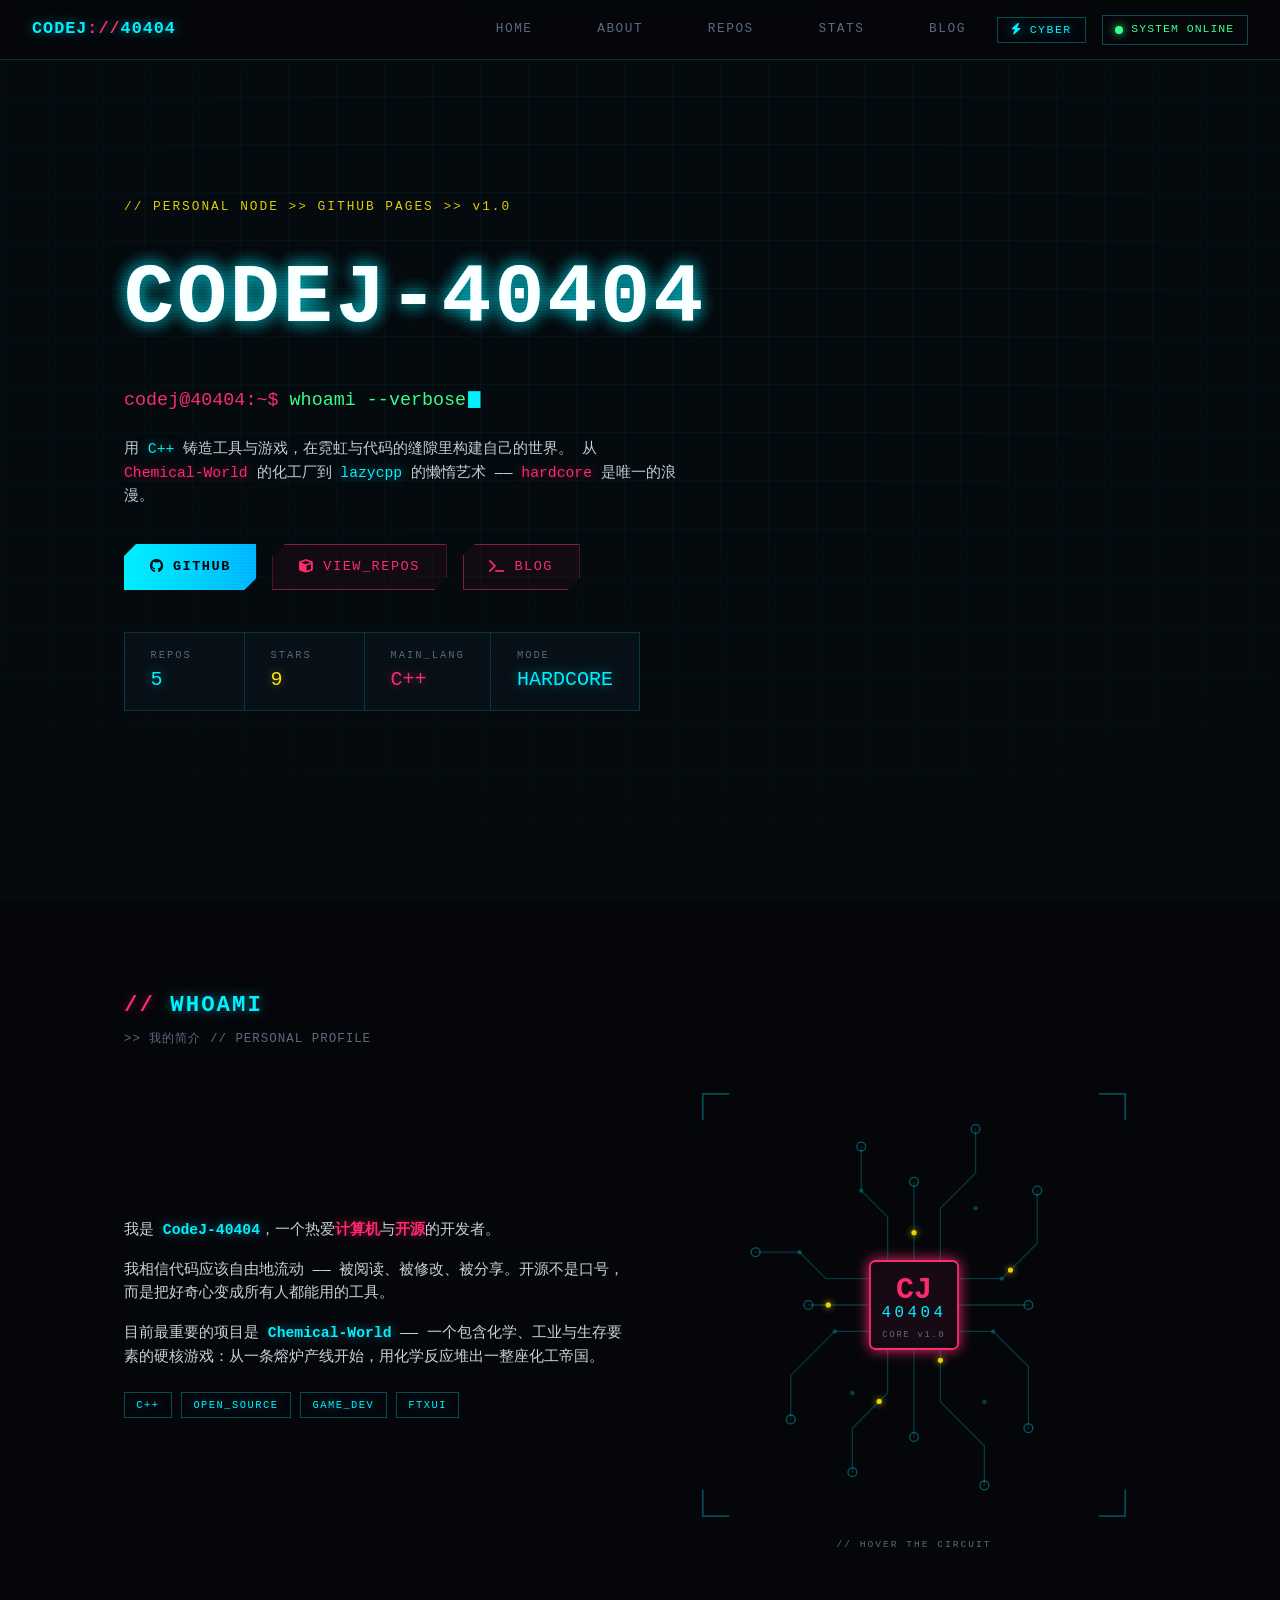
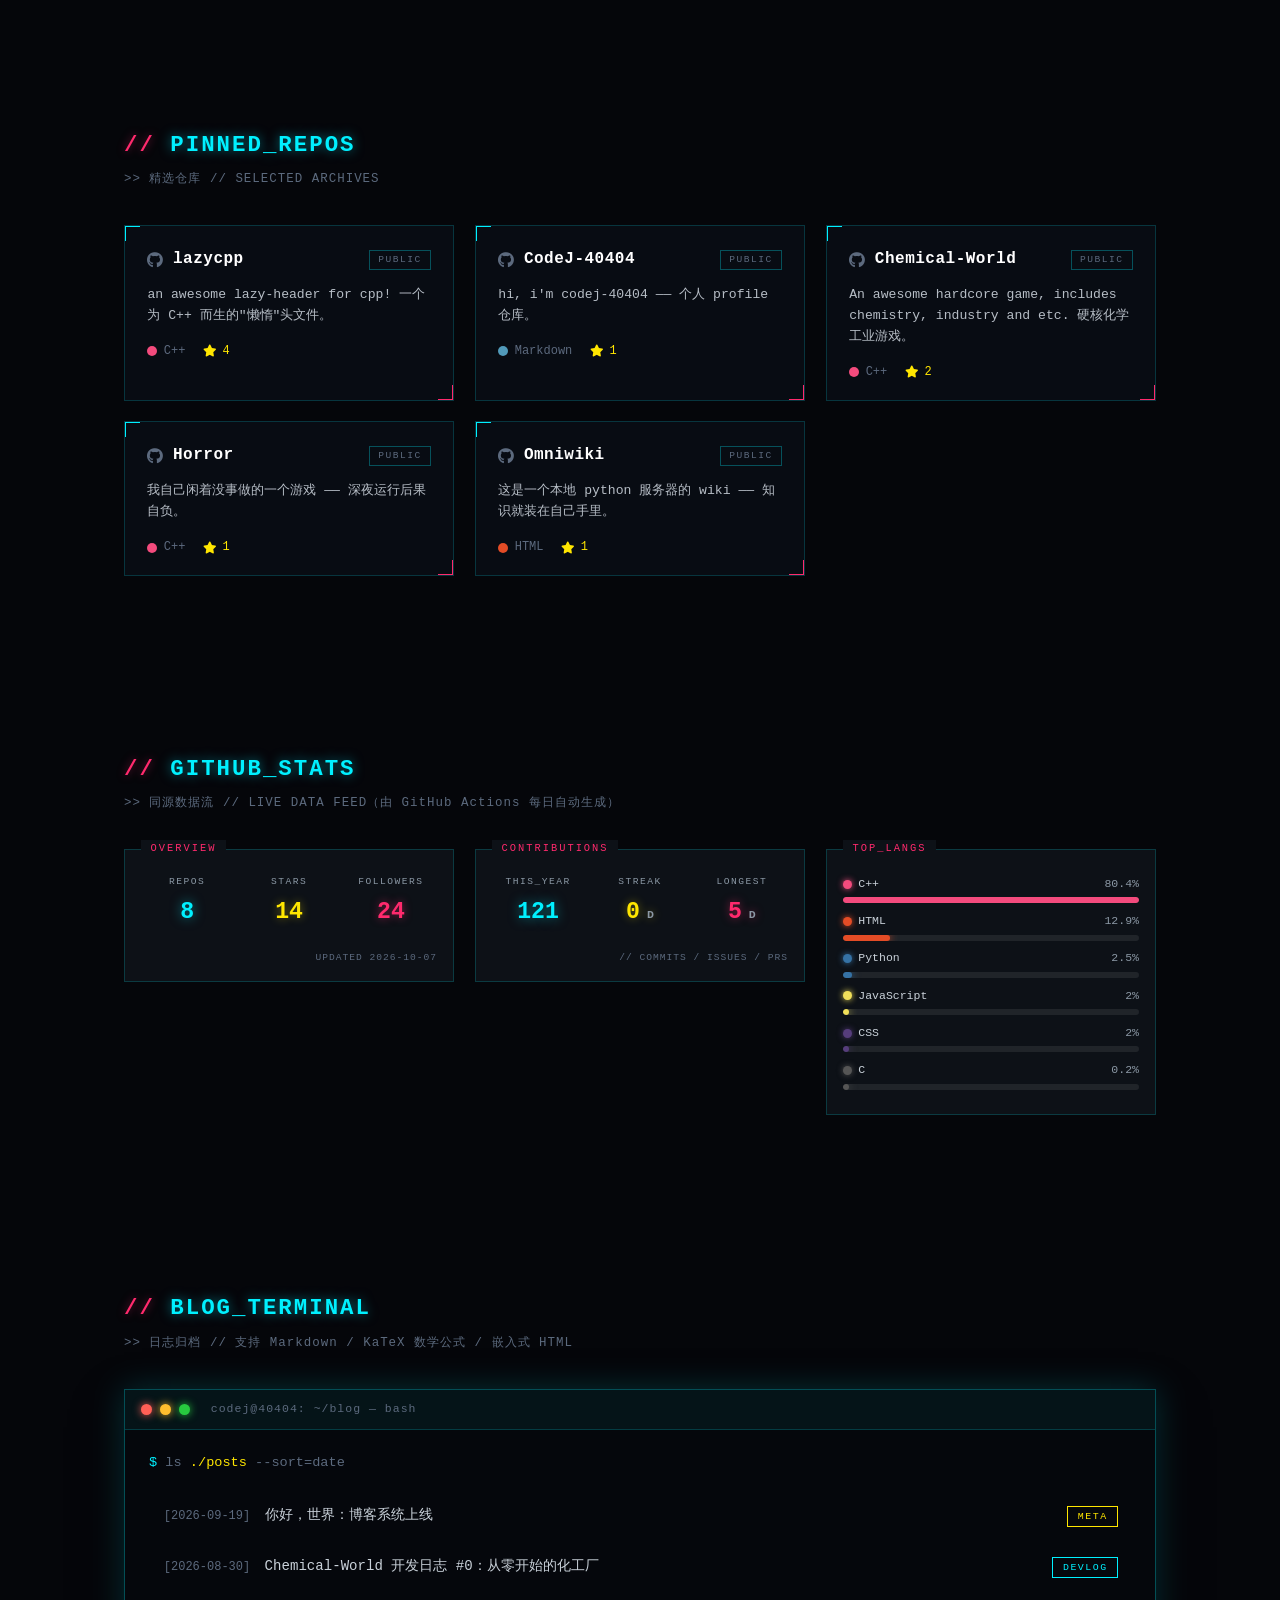
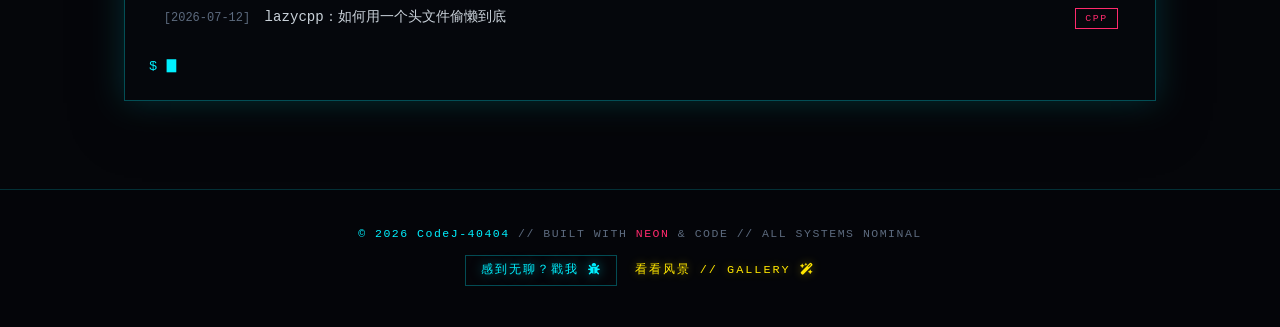
==== index.html @ 14e5829f "Integrate centipede.html: add bored-link entry in footer and home button on centipede page" ====
<!DOCTYPE html>
<html lang="zh-CN">
<head>
  <meta charset="UTF-8">
  <meta name="viewport" content="width=device-width, initial-scale=1.0">
  <meta name="description" content="CodeJ-40404 的个人主页 — C++ / 游戏开发 / 工具 / 博客">
  <title>CodeJ-40404 // HOME</title>
  <script>
    // 尽早应用已保存的主题，避免闪烁
    try { document.documentElement.dataset.theme = localStorage.getItem('codej-theme') || 'cyber'; } catch (e) {}
  </script>
  <!-- Font Awesome 6 -->
  <link rel="stylesheet" href="https://cdnjs.cloudflare.com/ajax/libs/font-awesome/6.5.2/css/all.min.css">
  <link rel="stylesheet" href="style.css">
  <script src="app.js" defer></script>
  <script src="gallery.js" defer></script>
</head>
<body>
  <canvas id="matrix"></canvas>
  <canvas id="stars"></canvas>
  <canvas id="trail"></canvas>
  <div class="grid-bg"></div>
  <div class="scanlines"></div>
  <div class="flicker"></div>

  <!-- 导航 -->
  <header class="nav">
    <a class="logo" href="#home">CODEJ<span class="slash">://</span>40404</a>
    <nav class="nav-links">
      <a href="#home">HOME</a>
      <a href="#about">ABOUT</a>
      <a href="#repos">REPOS</a>
      <a href="#stats">STATS</a>
      <a href="#blog">BLOG</a>
    </nav>
    <button id="theme-toggle" class="theme-btn" type="button" aria-label="切换主题"></button>
    <div class="sys-status"><span class="dot"></span>SYSTEM ONLINE</div>
  </header>

  <main>
    <!-- HERO -->
    <section id="home" class="hero">
      <div class="hero-tag">// PERSONAL NODE &gt;&gt; GITHUB PAGES &gt;&gt; v1.0</div>
      <h1 class="glitch" data-text="CODEJ-40404">CODEJ-40404</h1>
      <div class="type-line"><span class="prompt">codej@40404:~$</span> <span id="typing"></span><span class="cursor">▊</span></div>
      <p class="hero-desc">
        用 <em>C++</em> 铸造工具与游戏，在霓虹与代码的缝隙里构建自己的世界。
        从 <em class="pk">Chemical-World</em> 的化工厂到 <em>lazycpp</em> 的懒惰艺术 —— <em class="pk">hardcore</em> 是唯一的浪漫。
      </p>
      <div class="hero-btns">
        <a href="https://github.com/CodeJ-40404" class="btn btn-primary" target="_blank" rel="noopener noreferrer">
          <i class="fab fa-github"></i> GITHUB
        </a>
        <a href="#repos" class="btn btn-ghost"><i class="fas fa-cube"></i> VIEW_REPOS</a>
        <a href="#blog" class="btn btn-ghost"><i class="fas fa-terminal"></i> BLOG</a>
      </div>
      <div class="hud">
        <div class="hud-item"><span class="k">REPOS</span><span class="v">5</span></div>
        <div class="hud-item"><span class="k">STARS</span><span class="v yl">9</span></div>
        <div class="hud-item"><span class="k">MAIN_LANG</span><span class="v pk">C++</span></div>
        <div class="hud-item"><span class="k">MODE</span><span class="v">HARDCORE</span></div>
      </div>
    </section>

    <!-- ABOUT -->
    <section id="about">
      <h2 class="sec-title"><span class="mark">//</span> WHOAMI</h2>
      <p class="sec-sub">&gt;&gt; 我的简介 // PERSONAL PROFILE</p>
      <div class="about-grid">
        <div class="about-text">
          <p>我是 <em>CodeJ-40404</em>，一个热爱<em class="pk">计算机</em>与<em class="pk">开源</em>的开发者。</p>
          <p>我相信代码应该自由地流动 —— 被阅读、被修改、被分享。开源不是口号，而是把好奇心变成所有人都能用的工具。</p>
          <p>目前最重要的项目是 <a href="https://github.com/CodeJ-40404/Chemical-World" target="_blank" rel="noopener noreferrer"><em>Chemical-World</em></a>
            —— 一个包含化学、工业与生存要素的硬核游戏：从一条熔炉产线开始，用化学反应堆出一整座化工帝国。</p>
          <div class="about-chips">
            <span class="chip">C++</span>
            <span class="chip">OPEN_SOURCE</span>
            <span class="chip">GAME_DEV</span>
            <span class="chip">FTXUI</span>
          </div>
        </div>
        <div class="circuit-wrap">
          <svg id="circuit" viewBox="0 0 500 500" xmlns="http://www.w3.org/2000/svg" role="img" aria-label="interactive circuit board">
            <!-- 四角装饰 -->
            <path class="circuit-corner" d="M10,40 V10 H40"/>
            <path class="circuit-corner" d="M460,10 H490 V40"/>
            <path class="circuit-corner" d="M490,460 V490 H460"/>
            <path class="circuit-corner" d="M40,490 H10 V460"/>

            <!-- 走线 -->
            <path class="circuit-trace" style="--delay:0s" d="M200,220 H150 L120,190 H70"/>
            <path class="circuit-trace" style="--delay:.15s" d="M200,250 H130"/>
            <path class="circuit-trace" style="--delay:.3s" d="M200,280 H160 L110,330 V380"/>
            <path class="circuit-trace" style="--delay:.45s" d="M300,220 H350 L390,180 V120"/>
            <path class="circuit-trace" style="--delay:.6s" d="M300,250 H380"/>
            <path class="circuit-trace" style="--delay:.75s" d="M300,280 H340 L380,320 V390"/>
            <path class="circuit-trace" style="--delay:.9s" d="M220,200 V150 L190,120 V70"/>
            <path class="circuit-trace" style="--delay:1.05s" d="M250,200 V110"/>
            <path class="circuit-trace" style="--delay:1.2s" d="M280,200 V140 L320,100 V50"/>
            <path class="circuit-trace" style="--delay:1.35s" d="M220,300 V350 L180,390 V440"/>
            <path class="circuit-trace" style="--delay:1.5s" d="M250,300 V400"/>
            <path class="circuit-trace" style="--delay:1.65s" d="M280,300 V360 L330,410 V455"/>

            <!-- 焊盘 -->
            <circle class="circuit-pad" cx="70" cy="190" r="5"/>
            <circle class="circuit-pad" cx="130" cy="250" r="5"/>
            <circle class="circuit-pad" cx="110" cy="380" r="5"/>
            <circle class="circuit-pad" cx="390" cy="120" r="5"/>
            <circle class="circuit-pad" cx="380" cy="250" r="5"/>
            <circle class="circuit-pad" cx="380" cy="390" r="5"/>
            <circle class="circuit-pad" cx="190" cy="70" r="5"/>
            <circle class="circuit-pad" cx="250" cy="110" r="5"/>
            <circle class="circuit-pad" cx="320" cy="50" r="5"/>
            <circle class="circuit-pad" cx="180" cy="440" r="5"/>
            <circle class="circuit-pad" cx="250" cy="400" r="5"/>
            <circle class="circuit-pad" cx="330" cy="455" r="5"/>

            <!-- 过孔 -->
            <circle class="circuit-via" cx="120" cy="190" r="2.5"/>
            <circle class="circuit-via" cx="160" cy="280" r="2.5"/>
            <circle class="circuit-via" cx="350" cy="220" r="2.5"/>
            <circle class="circuit-via" cx="340" cy="280" r="2.5"/>
            <circle class="circuit-via" cx="190" cy="120" r="2.5"/>
            <circle class="circuit-via" cx="320" cy="140" r="2.5"/>
            <circle class="circuit-via" cx="180" cy="350" r="2.5"/>
            <circle class="circuit-via" cx="330" cy="360" r="2.5"/>

            <!-- 主芯片 -->
            <g class="circuit-chip">
              <rect x="200" y="200" width="100" height="100" rx="6"/>
              <text x="250" y="242" class="chip-big">CJ</text>
              <text x="250" y="264" class="chip-small">40404</text>
              <text x="250" y="286" class="chip-tiny">CORE v1.0</text>
            </g>

            <!-- 信号脉冲 -->
            <circle class="circuit-pulse" r="3">
              <animateMotion dur="3.2s" repeatCount="indefinite" path="M200,250 H130"/>
            </circle>
            <circle class="circuit-pulse" r="3">
              <animateMotion dur="4.1s" begin="0.6s" repeatCount="indefinite" path="M300,220 H350 L390,180 V120"/>
            </circle>
            <circle class="circuit-pulse" r="3">
              <animateMotion dur="2.7s" begin="1.2s" repeatCount="indefinite" path="M250,200 V110"/>
            </circle>
            <circle class="circuit-pulse" r="3">
              <animateMotion dur="4.6s" begin="0.3s" repeatCount="indefinite" path="M220,300 V350 L180,390 V440"/>
            </circle>
            <circle class="circuit-pulse" r="3">
              <animateMotion dur="5s" begin="1.8s" repeatCount="indefinite" path="M280,300 V360 L330,410 V455"/>
            </circle>
          </svg>
          <div class="circuit-hint">// HOVER THE CIRCUIT</div>
        </div>
      </div>
    </section>

    <!-- REPOS -->
    <section id="repos">
      <h2 class="sec-title"><span class="mark">//</span> PINNED_REPOS</h2>
      <p class="sec-sub">&gt;&gt; 精选仓库 // SELECTED ARCHIVES</p>
      <div class="repo-grid">

        <a class="repo-card" href="https://github.com/CodeJ-40404/lazycpp" target="_blank" rel="noopener noreferrer">
          <div class="repo-top"><i class="fab fa-github"></i><span class="repo-name">lazycpp</span><span class="pub">PUBLIC</span></div>
          <p class="repo-desc">an awesome lazy-header for cpp! 一个为 C++ 而生的"懒惰"头文件。</p>
          <div class="repo-meta">
            <span class="lang"><span class="lang-dot" style="background:#f34b7d"></span>C++</span>
            <span class="stars-count"><i class="fas fa-star"></i> 4</span>
          </div>
        </a>

        <a class="repo-card" href="https://github.com/CodeJ-40404/CodeJ-40404" target="_blank" rel="noopener noreferrer">
          <div class="repo-top"><i class="fab fa-github"></i><span class="repo-name">CodeJ-40404</span><span class="pub">PUBLIC</span></div>
          <p class="repo-desc">hi, i'm codej-40404 —— 个人 profile 仓库。</p>
          <div class="repo-meta">
            <span class="lang"><span class="lang-dot" style="background:#519aba"></span>Markdown</span>
            <span class="stars-count"><i class="fas fa-star"></i> 1</span>
          </div>
        </a>

        <a class="repo-card" href="https://github.com/CodeJ-40404/Chemical-World" target="_blank" rel="noopener noreferrer">
          <div class="repo-top"><i class="fab fa-github"></i><span class="repo-name">Chemical-World</span><span class="pub">PUBLIC</span></div>
          <p class="repo-desc">An awesome hardcore game, includes chemistry, industry and etc. 硬核化学工业游戏。</p>
          <div class="repo-meta">
            <span class="lang"><span class="lang-dot" style="background:#f34b7d"></span>C++</span>
            <span class="stars-count"><i class="fas fa-star"></i> 2</span>
          </div>
        </a>

        <a class="repo-card" href="https://github.com/CodeJ-40404/Horror" target="_blank" rel="noopener noreferrer">
          <div class="repo-top"><i class="fab fa-github"></i><span class="repo-name">Horror</span><span class="pub">PUBLIC</span></div>
          <p class="repo-desc">我自己闲着没事做的一个游戏 —— 深夜运行后果自负。</p>
          <div class="repo-meta">
            <span class="lang"><span class="lang-dot" style="background:#f34b7d"></span>C++</span>
            <span class="stars-count"><i class="fas fa-star"></i> 1</span>
          </div>
        </a>

        <a class="repo-card" href="https://github.com/CodeJ-40404/Omniwiki" target="_blank" rel="noopener noreferrer">
          <div class="repo-top"><i class="fab fa-github"></i><span class="repo-name">Omniwiki</span><span class="pub">PUBLIC</span></div>
          <p class="repo-desc">这是一个本地 python 服务器的 wiki —— 知识就装在自己手里。</p>
          <div class="repo-meta">
            <span class="lang"><span class="lang-dot" style="background:#e34c26"></span>HTML</span>
            <span class="stars-count"><i class="fas fa-star"></i> 1</span>
          </div>
        </a>

      </div>
    </section>

    <!-- STATS -->
    <section id="stats">
      <h2 class="sec-title"><span class="mark">//</span> GITHUB_STATS</h2>
      <p class="sec-sub">&gt;&gt; 同源数据流 // LIVE DATA FEED（由 GitHub Actions 每日自动生成）</p>
      <div class="stats-grid">
        <div class="stat-frame">
          <span class="frame-label">OVERVIEW</span>
          <div class="stat-body" id="stat-overview"><div class="stat-loading">LOADING...</div></div>
        </div>
        <div class="stat-frame">
          <span class="frame-label">CONTRIBUTIONS</span>
          <div class="stat-body" id="stat-contribs"><div class="stat-loading">LOADING...</div></div>
        </div>
        <div class="stat-frame">
          <span class="frame-label">TOP_LANGS</span>
          <div class="stat-body" id="stat-langs"><div class="stat-loading">LOADING...</div></div>
        </div>
      </div>
    </section>

    <!-- BLOG -->
    <section id="blog">
      <h2 class="sec-title"><span class="mark">//</span> BLOG_TERMINAL</h2>
      <p class="sec-sub">&gt;&gt; 日志归档 // 支持 Markdown / KaTeX 数学公式 / 嵌入式 HTML</p>
      <div class="term-window">
        <div class="term-bar">
          <span class="t-dot red"></span>
          <span class="t-dot yellow"></span>
          <span class="t-dot green"></span>
          <span class="term-title">codej@40404: ~/blog — bash</span>
        </div>
        <div class="term-body">
          <div class="term-line"><span class="cmd">$</span> ls <span class="path">./posts</span> --sort=date</div>
          <div id="post-list">
            <div class="term-line">loading posts.json ...</div>
          </div>
          <div class="term-line term-end"><span class="cmd">$</span> <span class="cursor">▊</span></div>
        </div>
      </div>
    </section>
  </main>

  <footer>
    <span class="hl">© 2026 CodeJ-40404</span> // BUILT WITH <span class="flicker-word">NEON</span> &amp; CODE // ALL SYSTEMS NOMINAL
    <span class="footer-fun">
      <a class="bored-link" href="centipede.html">感到无聊？戳我 <i class="fas fa-bug"></i></a>
      <button class="boring-btn" type="button">看看风景 // GALLERY <i class="fas fa-wand-magic-sparkles"></i></button>
    </span>
  </footer>
</body>
</html>
---- style.css ----
/* ============================================================
   CodeJ-40404.github.io — 共享样式
   三套主题：cyber(赛博朋克) / star(星空) / modern(简约现代)
   ============================================================ */

/* ---------- 主题变量 ---------- */
html[data-theme="cyber"] {
  --bg: #05060a;
  --bg-image: none;
  --nav-bg: rgba(5, 6, 10, 0.85);
  --panel: rgba(10, 14, 22, 0.82);
  --panel2: rgba(6, 8, 14, 0.92);
  --panel3: rgba(0, 240, 255, 0.05);
  --text: #c9d1d9;
  --dim: #5c6a7e;
  --a1: #00f0ff;
  --a2: #ff2a6d;
  --a3: #ffe600;
  --green: #39ff8e;
  --line: rgba(0, 240, 255, 0.18);
  --line2: rgba(0, 240, 255, 0.3);
  --title: #ffffff;
  --title-glow: 0 0 18px rgba(0, 240, 255, 0.45);
  --glow-a1: 0 0 12px rgba(0, 240, 255, 0.5);
  --glow-a2: 0 0 8px rgba(255, 42, 109, 0.5);
  --glow-a3: 0 0 10px rgba(255, 230, 0, 0.4);
  --font: 'Cascadia Code', 'JetBrains Mono', Consolas, 'Courier New', monospace;
  --radius: 0px;
  --btn-radius: 0px;
  --btn-clip: polygon(12px 0, 100% 0, 100% calc(100% - 12px), calc(100% - 12px) 100%, 0 100%, 0 12px);
  --btn1-bg: linear-gradient(90deg, #00f0ff, #00b8ff);
  --btn1-color: #000;
  --btn1-shadow: 0 0 20px rgba(0, 240, 255, 0.45);
  --btn1-shadow-h: 0 0 34px rgba(0, 240, 255, 0.85);
  --btn2-color: #ff2a6d;
  --btn2-bg: rgba(255, 42, 109, 0.06);
  --btn2-border: rgba(255, 42, 109, 0.5);
  --btn2-bg-h: rgba(255, 42, 109, 0.18);
  --btn2-shadow-h: 0 0 22px rgba(255, 42, 109, 0.4);
  --card-shadow: 0 8px 30px rgba(0, 0, 0, 0.6);
  --scroll-bg: #07090f;
  --scroll-thumb: linear-gradient(#00f0ff, #ff2a6d);
  --sel-bg: #ff2a6d;
  --sel-color: #000;
}

html[data-theme="star"] {
  --bg: #06040f;
  --bg-image:
    radial-gradient(ellipse 80% 50% at 70% -10%, rgba(124, 77, 255, 0.22), transparent 60%),
    radial-gradient(ellipse 60% 40% at 15% 110%, rgba(33, 150, 243, 0.16), transparent 60%);
  --nav-bg: rgba(8, 5, 20, 0.8);
  --panel: rgba(18, 13, 38, 0.72);
  --panel2: rgba(12, 8, 28, 0.9);
  --panel3: rgba(179, 136, 255, 0.07);
  --text: #d8d4ec;
  --dim: #8a83a8;
  --a1: #b388ff;
  --a2: #82b1ff;
  --a3: #ffd166;
  --green: #8ff0c4;
  --line: rgba(179, 136, 255, 0.22);
  --line2: rgba(179, 136, 255, 0.42);
  --title: #f3efff;
  --title-glow: 0 0 24px rgba(179, 136, 255, 0.5);
  --glow-a1: 0 0 12px rgba(179, 136, 255, 0.45);
  --glow-a2: 0 0 8px rgba(130, 177, 255, 0.45);
  --glow-a3: 0 0 10px rgba(255, 209, 102, 0.4);
  --font: 'Cascadia Code', 'JetBrains Mono', Consolas, 'Courier New', monospace;
  --radius: 8px;
  --btn-radius: 8px;
  --btn-clip: none;
  --btn1-bg: linear-gradient(90deg, #b388ff, #7c9eff);
  --btn1-color: #0b0616;
  --btn1-shadow: 0 0 20px rgba(179, 136, 255, 0.4);
  --btn1-shadow-h: 0 0 30px rgba(179, 136, 255, 0.7);
  --btn2-color: #d8c7ff;
  --btn2-bg: rgba(179, 136, 255, 0.08);
  --btn2-border: rgba(179, 136, 255, 0.45);
  --btn2-bg-h: rgba(179, 136, 255, 0.2);
  --btn2-shadow-h: 0 0 20px rgba(179, 136, 255, 0.4);
  --card-shadow: 0 8px 30px rgba(0, 0, 0, 0.5);
  --scroll-bg: #0a0616;
  --scroll-thumb: linear-gradient(#b388ff, #82b1ff);
  --sel-bg: #b388ff;
  --sel-color: #0b0616;
}

html[data-theme="modern"] {
  --bg: #f5f6f8;
  --bg-image: none;
  --nav-bg: rgba(255, 255, 255, 0.88);
  --panel: #ffffff;
  --panel2: #ffffff;
  --panel3: #f3f4f6;
  --text: #1f2430;
  --dim: #6b7280;
  --a1: #4f6ef7;
  --a2: #f43f5e;
  --a3: #f59e0b;
  --green: #0ea5e9;
  --line: rgba(15, 23, 42, 0.1);
  --line2: rgba(15, 23, 42, 0.2);
  --title: #111827;
  --title-glow: none;
  --glow-a1: none;
  --glow-a2: none;
  --glow-a3: none;
  --font: 'Segoe UI', system-ui, -apple-system, 'PingFang SC', 'Microsoft YaHei', sans-serif;
  --radius: 12px;
  --btn-radius: 10px;
  --btn-clip: none;
  --btn1-bg: linear-gradient(90deg, #4f6ef7, #6d8dff);
  --btn1-color: #fff;
  --btn1-shadow: 0 4px 14px rgba(79, 110, 247, 0.35);
  --btn1-shadow-h: 0 6px 20px rgba(79, 110, 247, 0.5);
  --btn2-color: #4f6ef7;
  --btn2-bg: #ffffff;
  --btn2-border: rgba(15, 23, 42, 0.15);
  --btn2-bg-h: #eef1ff;
  --btn2-shadow-h: 0 4px 14px rgba(79, 110, 247, 0.25);
  --card-shadow: 0 4px 16px rgba(15, 23, 42, 0.08);
  --scroll-bg: #eceef1;
  --scroll-thumb: #c3c9d4;
  --sel-bg: #4f6ef7;
  --sel-color: #fff;
}

/* ---------- 基础 ---------- */
* { margin: 0; padding: 0; box-sizing: border-box; }

html { scroll-behavior: smooth; }

body {
  background-color: var(--bg);
  background-image: var(--bg-image);
  background-attachment: fixed;
  color: var(--text);
  font-family: var(--font);
  overflow-x: hidden;
  line-height: 1.6;
  transition: background-color 0.4s ease, color 0.4s ease;
}

::selection { background: var(--sel-bg); color: var(--sel-color); }

::-webkit-scrollbar { width: 8px; background: var(--scroll-bg); }
::-webkit-scrollbar-thumb { background: var(--scroll-thumb); border-radius: 4px; }

a { color: var(--a1); }

/* ---------- 背景特效层（按主题显隐） ---------- */
#matrix, #stars, .grid-bg, .scanlines, .flicker { display: none; }

html[data-theme="cyber"] #matrix { display: block; }
html[data-theme="cyber"] .grid-bg { display: block; }
html[data-theme="cyber"] .scanlines,
html[data-theme="cyber"] .flicker { display: block; }
html[data-theme="star"] #stars { display: block; }

#matrix, #stars {
  position: fixed;
  inset: 0;
  z-index: 0;
  pointer-events: none;
}
#matrix { opacity: 0.14; }

.grid-bg {
  position: fixed;
  inset: 0;
  z-index: 0;
  pointer-events: none;
  background-image:
    linear-gradient(rgba(0, 240, 255, 0.045) 1px, transparent 1px),
    linear-gradient(90deg, rgba(0, 240, 255, 0.045) 1px, transparent 1px);
  background-size: 48px 48px;
  -webkit-mask-image: radial-gradient(ellipse 90% 70% at 50% 30%, #000 30%, transparent 100%);
  mask-image: radial-gradient(ellipse 90% 70% at 50% 30%, #000 30%, transparent 100%);
}

.scanlines {
  position: fixed;
  inset: 0;
  z-index: 50;
  pointer-events: none;
  background: repeating-linear-gradient(0deg,
    rgba(0, 0, 0, 0.12) 0px, rgba(0, 0, 0, 0.12) 1px,
    transparent 1px, transparent 3px);
  mix-blend-mode: overlay;
}

.flicker {
  position: fixed;
  inset: 0;
  z-index: 51;
  pointer-events: none;
  background: rgba(0, 240, 255, 0.02);
  animation: crt-flicker 4s infinite;
}

@keyframes crt-flicker {
  0%, 100% { opacity: 0.3; }
  92% { opacity: 0.3; }
  93% { opacity: 0.8; }
  94% { opacity: 0.2; }
  96% { opacity: 0.7; }
  97% { opacity: 0.3; }
}

#trail {
  position: fixed;
  inset: 0;
  z-index: 120;
  pointer-events: none;
}

/* ---------- 导航 ---------- */
.nav {
  position: fixed;
  top: 0; left: 0; right: 0;
  z-index: 100;
  display: flex;
  align-items: center;
  gap: 1rem;
  padding: 0.8rem 2rem;
  background: var(--nav-bg);
  backdrop-filter: blur(10px);
  -webkit-backdrop-filter: blur(10px);
  border-bottom: 1px solid var(--line);
  transition: background 0.4s ease;
}

.logo {
  font-weight: 700;
  font-size: 1.05rem;
  letter-spacing: 1px;
  color: var(--a1);
  text-decoration: none;
  text-shadow: var(--glow-a1);
  white-space: nowrap;
}

.logo .slash { color: var(--a2); }

.nav-links { display: flex; gap: 0.4rem; flex-wrap: wrap; margin-left: auto; }

.nav-links a {
  color: var(--dim);
  text-decoration: none;
  font-size: 0.8rem;
  letter-spacing: 1.5px;
  padding: 0.35rem 0.9rem;
  border: 1px solid transparent;
  border-radius: var(--btn-radius);
  transition: all 0.2s;
}

.nav-links a::before { content: './ '; color: var(--a2); opacity: 0; transition: opacity 0.2s; }

.nav-links a:hover {
  color: var(--a1);
  border-color: var(--line);
  text-shadow: var(--glow-a1);
}

.nav-links a:hover::before { opacity: 1; }

.theme-btn {
  font-family: var(--font);
  display: inline-flex;
  align-items: center;
  gap: 0.45rem;
  background: transparent;
  color: var(--a1);
  border: 1px solid var(--line2);
  border-radius: var(--btn-radius);
  padding: 0.35rem 0.8rem;
  font-size: 0.72rem;
  letter-spacing: 1.5px;
  cursor: pointer;
  text-shadow: var(--glow-a1);
  transition: all 0.2s;
  white-space: nowrap;
}

.theme-btn:hover { border-color: var(--a1); box-shadow: 0 0 14px var(--line2); }

.sys-status {
  display: flex;
  align-items: center;
  gap: 0.5rem;
  font-size: 0.72rem;
  letter-spacing: 1px;
  color: var(--green);
  border: 1px solid var(--line2);
  border-radius: var(--btn-radius);
  padding: 0.3rem 0.8rem;
  white-space: nowrap;
}

.sys-status .dot {
  width: 8px; height: 8px;
  border-radius: 50%;
  background: var(--green);
  box-shadow: 0 0 10px var(--green);
  animation: pulse 2s infinite;
}

@keyframes pulse {
  0%, 100% { opacity: 1; transform: scale(1); }
  50% { opacity: 0.4; transform: scale(0.8); }
}

/* ---------- 布局 ---------- */
main { position: relative; z-index: 1; }

section {
  max-width: 1080px;
  margin: 0 auto;
  padding: 5.5rem 1.5rem;
}

.sec-title {
  font-size: 1.4rem;
  letter-spacing: 2px;
  color: var(--a1);
  text-shadow: var(--glow-a1);
  margin-bottom: 0.4rem;
}

.sec-title .mark { color: var(--a2); text-shadow: var(--glow-a2); }

.sec-sub { color: var(--dim); font-size: 0.78rem; letter-spacing: 1px; margin-bottom: 2.2rem; }

/* ---------- HERO ---------- */
.hero {
  min-height: 100vh;
  display: flex;
  flex-direction: column;
  justify-content: center;
  padding-top: 6rem;
}

.hero-tag {
  color: var(--a3);
  font-size: 0.8rem;
  letter-spacing: 2px;
  margin-bottom: 1rem;
  opacity: 0.9;
}

.hero h1.glitch {
  position: relative;
  font-size: clamp(2.4rem, 8vw, 5.2rem);
  font-weight: 800;
  letter-spacing: 3px;
  color: var(--title);
  text-shadow: var(--title-glow);
  width: fit-content;
  margin-bottom: 1.2rem;
}

/* glitch 伪元素仅在 cyber 主题显示 */
.glitch::before, .glitch::after { display: none; content: attr(data-text); }

html[data-theme="cyber"] .glitch::before,
html[data-theme="cyber"] .glitch::after {
  display: block;
  position: absolute;
  inset: 0;
  opacity: 0.85;
  pointer-events: none;
}

html[data-theme="cyber"] .glitch::before {
  color: var(--a1);
  z-index: -1;
  animation: glitch-a 3.2s infinite linear alternate-reverse;
}

html[data-theme="cyber"] .glitch::after {
  color: var(--a2);
  z-index: -2;
  animation: glitch-b 2.7s infinite linear alternate-reverse;
}

@keyframes glitch-a {
  0%   { clip-path: inset(0 0 85% 0); transform: translate(-3px, -2px); }
  20%  { clip-path: inset(30% 0 50% 0); transform: translate(3px, 1px); }
  40%  { clip-path: inset(60% 0 20% 0); transform: translate(-2px, 2px); }
  60%  { clip-path: inset(10% 0 70% 0); transform: translate(2px, -1px); }
  80%  { clip-path: inset(75% 0 5% 0); transform: translate(-3px, 1px); }
  100% { clip-path: inset(45% 0 40% 0); transform: translate(3px, 2px); }
}

@keyframes glitch-b {
  0%   { clip-path: inset(70% 0 10% 0); transform: translate(3px, 2px); }
  25%  { clip-path: inset(15% 0 65% 0); transform: translate(-3px, -1px); }
  50%  { clip-path: inset(50% 0 35% 0); transform: translate(2px, 1px); }
  75%  { clip-path: inset(5% 0 85% 0); transform: translate(-2px, -2px); }
  100% { clip-path: inset(40% 0 45% 0); transform: translate(3px, -1px); }
}

.type-line {
  font-size: clamp(0.95rem, 2.5vw, 1.15rem);
  color: var(--green);
  margin-bottom: 1.2rem;
  min-height: 1.8em;
}

.type-line .prompt { color: var(--a2); }

.cursor {
  display: inline-block;
  animation: blink 1s step-end infinite;
  color: var(--a1);
}

@keyframes blink { 0%, 100% { opacity: 1; } 50% { opacity: 0; } }

.hero-desc { max-width: 560px; font-size: 0.92rem; margin-bottom: 2.2rem; }

.hero-desc em { font-style: normal; color: var(--a1); text-shadow: var(--glow-a1); }
.hero-desc em.pk { color: var(--a2); text-shadow: var(--glow-a2); }

.hero-btns { display: flex; gap: 1rem; flex-wrap: wrap; margin-bottom: 2.6rem; }

.btn {
  display: inline-flex;
  align-items: center;
  gap: 0.55rem;
  padding: 0.7rem 1.6rem;
  font-family: var(--font);
  font-size: 0.85rem;
  letter-spacing: 1.5px;
  text-decoration: none;
  transition: all 0.2s;
  clip-path: var(--btn-clip);
  border-radius: var(--btn-radius);
}

.btn-primary {
  color: var(--btn1-color);
  background: var(--btn1-bg);
  box-shadow: var(--btn1-shadow);
  font-weight: 700;
}

.btn-primary:hover { box-shadow: var(--btn1-shadow-h); transform: translateY(-2px); }

.btn-ghost {
  color: var(--btn2-color);
  background: var(--btn2-bg);
  border: 1px solid var(--btn2-border);
}

.btn-ghost:hover {
  background: var(--btn2-bg-h);
  box-shadow: var(--btn2-shadow-h);
  transform: translateY(-2px);
}

/* HUD 数据条 */
.hud {
  display: flex;
  flex-wrap: wrap;
  border: 1px solid var(--line);
  border-radius: var(--radius);
  background: var(--panel);
  width: fit-content;
  transition: background 0.4s ease;
}

.hud-item { padding: 0.9rem 1.6rem; border-right: 1px solid var(--line); min-width: 120px; }
.hud-item:last-child { border-right: none; }
.hud-item .k { font-size: 0.65rem; color: var(--dim); letter-spacing: 2px; display: block; }
.hud-item .v { font-size: 1.25rem; color: var(--a1); text-shadow: var(--glow-a1); }
.hud-item .v.pk { color: var(--a2); text-shadow: var(--glow-a2); }
.hud-item .v.yl { color: var(--a3); text-shadow: var(--glow-a3); }

/* ---------- 仓库卡片 ---------- */
.repo-grid {
  display: grid;
  grid-template-columns: repeat(auto-fill, minmax(300px, 1fr));
  gap: 1.3rem;
}

.repo-card {
  position: relative;
  display: block;
  text-decoration: none;
  background: var(--panel);
  border: 1px solid var(--line);
  border-radius: var(--radius);
  padding: 1.3rem 1.4rem 1.1rem;
  transition: all 0.25s;
  overflow: hidden;
}

.repo-card::before, .repo-card::after {
  content: '';
  position: absolute;
  width: 14px;
  height: 14px;
  transition: all 0.25s;
}

.repo-card::before {
  top: -1px; left: -1px;
  border-top: 2px solid var(--a1);
  border-left: 2px solid var(--a1);
}

.repo-card::after {
  bottom: -1px; right: -1px;
  border-bottom: 2px solid var(--a2);
  border-right: 2px solid var(--a2);
}

html[data-theme="modern"] .repo-card::before,
html[data-theme="modern"] .repo-card::after { display: none; }

.repo-card:hover {
  transform: translateY(-5px);
  border-color: var(--line2);
  box-shadow: var(--card-shadow), 0 0 24px var(--line);
}

.repo-card:hover::before, .repo-card:hover::after { width: 100%; height: 100%; }

.repo-top { display: flex; align-items: center; gap: 0.6rem; margin-bottom: 0.7rem; }
.repo-top i.fa-github { color: var(--dim); font-size: 1rem; }

.repo-name { color: var(--title); font-weight: 700; font-size: 1rem; letter-spacing: 0.5px; }
.repo-card:hover .repo-name { color: var(--a1); text-shadow: var(--glow-a1); }

.pub {
  margin-left: auto;
  font-size: 0.6rem;
  letter-spacing: 1.5px;
  color: var(--dim);
  border: 1px solid var(--line2);
  border-radius: var(--btn-radius);
  padding: 0.1rem 0.5rem;
}

.repo-desc { font-size: 0.82rem; color: var(--text); min-height: 2.6em; margin-bottom: 1rem; opacity: 0.9; }

.repo-meta { display: flex; align-items: center; gap: 1.1rem; font-size: 0.75rem; color: var(--dim); }

.lang { display: inline-flex; align-items: center; gap: 0.4rem; }

.lang-dot { width: 10px; height: 10px; border-radius: 50%; }

.stars-count { display: inline-flex; align-items: center; gap: 0.35rem; color: var(--a3); }

/* ---------- STATS（外链统计图，固定深底保证可读） ---------- */
.stats-grid {
  display: grid;
  grid-template-columns: repeat(auto-fit, minmax(320px, 1fr));
  gap: 1.3rem;
  align-items: start;
}

.stat-frame {
  position: relative;
  background: #0d1117;
  border: 1px solid var(--line);
  border-radius: var(--radius);
  padding: 1rem;
  display: flex;
  justify-content: center;
  transition: all 0.25s;
}

.stat-frame:hover { border-color: var(--line2); box-shadow: 0 0 24px var(--line); }

.stat-frame .frame-label {
  position: absolute;
  top: -0.65rem;
  left: 1rem;
  background: #0d1117;
  padding: 0 0.6rem;
  font-size: 0.65rem;
  letter-spacing: 2px;
  color: var(--a2);
}

.stat-frame img { max-width: 100%; height: auto; }

/* ---- 自建统计卡片（stats.json 渲染） ---- */
.stat-frame { min-height: 130px; }

.stat-body { width: 100%; }

.stat-loading {
  color: #5c6a7e;
  font-size: 0.72rem;
  letter-spacing: 2px;
  text-align: center;
  padding: 2.2rem 0;
  animation: blink 1.2s step-end infinite;
}

.stat-nums {
  display: grid;
  grid-template-columns: repeat(3, 1fr);
  gap: 0.6rem;
  text-align: center;
  padding: 0.5rem 0;
}

.stat-nums .k { font-size: 0.6rem; color: #8b98a5; letter-spacing: 1.5px; display: block; margin-bottom: 0.25rem; }

.stat-nums .n {
  font-size: 1.45rem;
  font-weight: 700;
  color: var(--a1);
  text-shadow: var(--glow-a1);
  font-family: 'Cascadia Code', Consolas, monospace;
}

.stat-nums .n.warm { color: var(--a3); text-shadow: var(--glow-a3); }
.stat-nums .n.hot { color: var(--a2); text-shadow: var(--glow-a2); }

.stat-rows { padding: 0.4rem 0; }

.stat-rows .row {
  display: flex;
  justify-content: space-between;
  align-items: baseline;
  padding: 0.42rem 0.2rem;
  border-bottom: 1px dashed rgba(139, 152, 165, 0.15);
  font-size: 0.78rem;
}

.stat-rows .row:last-child { border-bottom: none; }

.stat-rows .k { color: #8b98a5; font-size: 0.65rem; letter-spacing: 1.5px; }

.stat-rows .n {
  color: var(--a1);
  text-shadow: var(--glow-a1);
  font-weight: 700;
  font-family: 'Cascadia Code', Consolas, monospace;
}

.stat-rows .n small { color: #8b98a5; font-weight: 400; font-size: 0.68em; text-shadow: none; }

.lang-row { margin: 0.55rem 0; }

.lang-row .top {
  display: flex;
  justify-content: space-between;
  font-size: 0.72rem;
  margin-bottom: 0.25rem;
}

.lang-row .name { color: #c9d1d9; display: inline-flex; align-items: center; gap: 0.4rem; }
.lang-row .name::before {
  content: '';
  width: 9px; height: 9px;
  border-radius: 50%;
  background: var(--dot, #8b98a5);
  box-shadow: 0 0 6px var(--dot, #8b98a5);
}

.lang-row .pct { color: #8b98a5; font-family: 'Cascadia Code', Consolas, monospace; }

.lang-bar {
  height: 6px;
  background: rgba(255, 255, 255, 0.08);
  border-radius: 3px;
  overflow: hidden;
}

.lang-bar i {
  display: block;
  height: 100%;
  border-radius: 3px;
  background: var(--dot, #8b98a5);
  box-shadow: 0 0 8px var(--dot, #8b98a5);
  transition: width 0.8s ease;
}

.stat-updated {
  font-size: 0.6rem;
  color: #5c6a7e;
  margin-top: 0.7rem;
  text-align: right;
  letter-spacing: 1px;
}

.stat-error {
  color: #ff6b6b;
  font-size: 0.72rem;
  line-height: 1.7;
  text-align: center;
  padding: 1.6rem 0.5rem;
}

/* ---------- 博客终端窗口 ---------- */
.term-window {
  background: var(--panel2);
  border: 1px solid var(--line2);
  border-radius: var(--radius);
  box-shadow: 0 0 30px var(--line), 0 20px 50px rgba(0, 0, 0, 0.35);
  transition: background 0.4s ease;
}

.term-bar {
  display: flex;
  align-items: center;
  gap: 0.5rem;
  padding: 0.65rem 1rem;
  background: var(--panel3);
  border-bottom: 1px solid var(--line);
  border-radius: var(--radius) var(--radius) 0 0;
}

.t-dot { width: 11px; height: 11px; border-radius: 50%; }
.t-dot.red { background: #ff5f56; box-shadow: 0 0 8px #ff5f56; }
.t-dot.yellow { background: #ffbd2e; box-shadow: 0 0 8px #ffbd2e; }
.t-dot.green { background: #27c93f; box-shadow: 0 0 8px #27c93f; }

.term-title { margin-left: 0.8rem; font-size: 0.72rem; color: var(--dim); letter-spacing: 1px; }

.term-body { padding: 1.4rem 1.5rem; font-size: 0.85rem; }

.term-line { color: var(--dim); margin-bottom: 1.1rem; }
.term-line .cmd { color: var(--a1); }
.term-line .path { color: var(--a3); }
.term-line a { color: var(--a1); }

.post {
  display: flex;
  align-items: baseline;
  gap: 0.9rem;
  padding: 0.75rem 0.8rem;
  border-left: 2px solid transparent;
  border-radius: 0 var(--btn-radius) var(--btn-radius) 0;
  margin-bottom: 0.2rem;
  transition: all 0.2s;
  flex-wrap: wrap;
}

a.post { text-decoration: none; }

.post:hover {
  border-left-color: var(--a2);
  background: var(--panel3);
  transform: translateX(4px);
}

.post-date { color: var(--dim); font-size: 0.75rem; flex-shrink: 0; }

.post-title { color: var(--text); font-size: 0.88rem; }

.post:hover .post-title { color: var(--a1); text-shadow: var(--glow-a1); }

.post-tag {
  font-size: 0.62rem;
  letter-spacing: 1.5px;
  padding: 0.12rem 0.6rem;
  border: 1px solid currentColor;
  border-radius: var(--btn-radius);
  flex-shrink: 0;
  margin-left: auto;
}

.tag-cpp { color: var(--a2); }
.tag-devlog { color: var(--a1); }
.tag-python { color: var(--green); }
.tag-meta { color: var(--a3); }
.post-tag.tag-cpp, .post-tag.tag-devlog, .post-tag.tag-python, .post-tag.tag-meta { margin-left: auto; }
.post-tag:not(.tag-cpp):not(.tag-devlog):not(.tag-python):not(.tag-meta) { color: var(--a1); }

.soon {
  font-size: 0.6rem;
  color: #000;
  background: var(--a3);
  padding: 0.12rem 0.5rem;
  letter-spacing: 1px;
  border-radius: var(--btn-radius);
  flex-shrink: 0;
}

.term-end { margin-top: 0.9rem; margin-bottom: 0; }

/* ---------- FOOTER ---------- */
footer {
  position: relative;
  z-index: 1;
  text-align: center;
  padding: 2.2rem 1rem 2.6rem;
  border-top: 1px solid var(--line);
  font-size: 0.72rem;
  color: var(--dim);
  letter-spacing: 1.5px;
  background: var(--nav-bg);
  transition: background 0.4s ease;
}

footer .hl { color: var(--a1); }
footer .flicker-word { color: var(--a2); animation: word-flicker 5s infinite; }

@keyframes word-flicker {
  0%, 100% { opacity: 1; }
  91% { opacity: 1; }
  92% { opacity: 0.2; }
  93% { opacity: 1; }
  95% { opacity: 0.4; }
  96% { opacity: 1; }
}

/* ---------- 文章页 ---------- */
.article-wrap {
  max-width: 780px;
  margin: 0 auto;
  padding: 6.5rem 1.2rem 4rem;
  position: relative;
  z-index: 1;
}

.article-meta {
  display: flex;
  align-items: center;
  gap: 0.9rem;
  flex-wrap: wrap;
  color: var(--dim);
  font-size: 0.78rem;
  letter-spacing: 1px;
  margin-bottom: 0.6rem;
}

.article-title {
  font-size: clamp(1.5rem, 4.5vw, 2.2rem);
  color: var(--title);
  text-shadow: var(--title-glow);
  line-height: 1.3;
  margin-bottom: 2rem;
  padding-bottom: 1.2rem;
  border-bottom: 1px solid var(--line);
}

.article-back {
  display: inline-block;
  margin-top: 2.5rem;
  color: var(--a1);
  text-decoration: none;
  font-size: 0.8rem;
  letter-spacing: 1.5px;
}

.article-back:hover { text-shadow: var(--glow-a1); }

.prose { font-size: 0.95rem; line-height: 1.85; }

.prose > :first-child { margin-top: 0; }

.prose h1, .prose h2, .prose h3, .prose h4 {
  color: var(--title);
  line-height: 1.35;
  margin: 1.8em 0 0.6em;
}

.prose h1 { font-size: 1.5rem; }
.prose h2 { font-size: 1.25rem; border-left: 3px solid var(--a1); padding-left: 0.6em; }
.prose h3 { font-size: 1.05rem; color: var(--a1); }
.prose h4 { font-size: 0.95rem; }

.prose p { margin: 0.9em 0; }

.prose a { color: var(--a1); text-decoration: underline; text-underline-offset: 3px; }
.prose a:hover { text-shadow: var(--glow-a1); }

.prose code {
  font-family: 'Cascadia Code', Consolas, 'Courier New', monospace;
  font-size: 0.88em;
  background: var(--panel3);
  border: 1px solid var(--line);
  border-radius: 4px;
  padding: 0.12em 0.45em;
}

.prose pre {
  background: #0d1117;
  border: 1px solid var(--line);
  border-radius: var(--radius);
  padding: 1rem 1.2rem;
  overflow-x: auto;
  margin: 1.2em 0;
  font-size: 0.85rem;
  line-height: 1.6;
}

.prose pre code {
  background: none;
  border: none;
  padding: 0;
  font-size: inherit;
  color: #c9d1d9;
}

.prose blockquote {
  border-left: 3px solid var(--a2);
  background: var(--panel3);
  padding: 0.6em 1.2em;
  margin: 1.2em 0;
  color: var(--dim);
  border-radius: 0 var(--btn-radius) var(--btn-radius) 0;
}

.prose blockquote p { margin: 0.3em 0; }

.prose img { max-width: 100%; border-radius: var(--radius); }

.prose hr { border: none; border-top: 1px solid var(--line); margin: 2em 0; }

.prose ul, .prose ol { padding-left: 1.6em; margin: 0.8em 0; }
.prose li { margin: 0.3em 0; }

.prose table { border-collapse: collapse; width: 100%; margin: 1.2em 0; font-size: 0.88rem; }
.prose th, .prose td { border: 1px solid var(--line); padding: 0.5em 0.9em; text-align: left; }
.prose th { background: var(--panel3); color: var(--title); }

.prose .katex-display { overflow-x: auto; overflow-y: hidden; padding: 0.3em 0; }

/* ---------- ABOUT / 互动电路 ---------- */
.about-grid {
  display: grid;
  grid-template-columns: 1.05fr 1fr;
  gap: 2.5rem;
  align-items: center;
}

.about-text p { margin-bottom: 1.1em; font-size: 0.92rem; }

.about-text em {
  font-style: normal;
  color: var(--a1);
  text-shadow: var(--glow-a1);
  font-weight: 700;
}

.about-text em.pk { color: var(--a2); text-shadow: var(--glow-a2); }

.about-text a { text-decoration: none; }
.about-text a:hover em { text-shadow: 0 0 14px var(--a1); }

.about-chips { display: flex; gap: 0.6rem; flex-wrap: wrap; margin-top: 1.4rem; }

.chip {
  font-size: 0.65rem;
  letter-spacing: 1.5px;
  color: var(--a1);
  border: 1px solid var(--line2);
  border-radius: var(--btn-radius);
  padding: 0.25rem 0.7rem;
  text-shadow: var(--glow-a1);
}

.circuit-wrap {
  display: flex;
  flex-direction: column;
  align-items: center;
  gap: 0.7rem;
}

#circuit {
  width: 100%;
  max-width: 440px;
  aspect-ratio: 1;
  display: block;
}

.circuit-corner { fill: none; stroke: var(--line2); stroke-width: 2; }

.circuit-trace {
  fill: none;
  stroke: var(--a1);
  stroke-width: 1.5;
  stroke-linecap: round;
  opacity: 0.22;
  stroke-dasharray: var(--len, none);
  transition:
    opacity 0.3s ease,
    stroke-width 0.3s ease,
    stroke-dashoffset 1.1s ease var(--delay, 0s);
}

#circuit:not(.powered) .circuit-trace { stroke-dashoffset: var(--len, 0); }
#circuit.powered .circuit-trace { stroke-dashoffset: 0; }

.circuit-pad {
  fill: var(--panel2);
  stroke: var(--a1);
  stroke-width: 1.5;
  opacity: 0.35;
  transition: opacity 0.3s ease;
}

.circuit-via {
  fill: var(--a1);
  opacity: 0.25;
  transition: opacity 0.3s ease;
}

.circuit-pulse {
  fill: var(--a3);
  opacity: 0;
  filter: drop-shadow(0 0 4px var(--a3));
  transition: opacity 0.9s ease 1.2s;
}

#circuit.powered .circuit-pulse { opacity: 0.9; }

.circuit-chip rect {
  fill: var(--panel2);
  stroke: var(--a2);
  stroke-width: 2;
  filter: drop-shadow(0 0 8px var(--a2));
}

.chip-big {
  font-family: 'Cascadia Code', Consolas, monospace;
  font-size: 34px;
  font-weight: 700;
  fill: var(--a2);
  text-anchor: middle;
}

.chip-small {
  font-family: 'Cascadia Code', Consolas, monospace;
  font-size: 18px;
  letter-spacing: 4px;
  fill: var(--a1);
  text-anchor: middle;
}

.chip-tiny {
  font-family: 'Cascadia Code', Consolas, monospace;
  font-size: 10px;
  letter-spacing: 2px;
  fill: var(--dim);
  text-anchor: middle;
}

.circuit-hint { font-size: 0.6rem; color: var(--dim); letter-spacing: 2px; }

/* ---------- 无聊彩蛋画廊 ---------- */
.footer-fun {
  display: flex;
  justify-content: center;
  align-items: center;
  flex-wrap: wrap;
  gap: 0.4rem 1.1rem;
  margin-top: 0.7rem;
}

.bored-link {
  font-family: var(--font);
  font-size: 0.74rem;
  letter-spacing: 2px;
  color: var(--a1);
  text-shadow: var(--glow-a1);
  text-decoration: none;
  border: 1px solid var(--line2);
  border-radius: var(--btn-radius);
  padding: 0.32rem 0.9rem;
  animation: blink 2.6s ease-in-out infinite;
  transition: color 0.2s, text-shadow 0.2s, box-shadow 0.2s, transform 0.2s;
}

.bored-link:hover {
  color: var(--a2);
  text-shadow: var(--glow-a2);
  box-shadow: 0 0 14px var(--line);
  transform: translateY(-2px);
  animation: none;
}

.boring-btn {
  display: block;
  background: none;
  border: none;
  cursor: pointer;
  font-family: var(--font);
  font-size: 0.74rem;
  letter-spacing: 2px;
  color: var(--a3);
  text-shadow: var(--glow-a3);
  transition: color 0.2s, text-shadow 0.2s, transform 0.2s;
}

.boring-btn:hover {
  color: var(--a1);
  text-shadow: var(--glow-a1);
  transform: translateY(-2px);
}

#gallery-modal {
  position: fixed;
  inset: 0;
  z-index: 220;
  display: flex;
  align-items: center;
  justify-content: center;
  padding: 2vh 2vw;
  background: rgba(2, 3, 8, 0.85);
  backdrop-filter: blur(8px);
  -webkit-backdrop-filter: blur(8px);
}

#gallery-modal.hidden { display: none; }

.gallery-panel {
  width: min(1100px, 96vw);
  display: flex;
  flex-direction: column;
  overflow: hidden;
  border: 1px solid var(--line2);
  border-radius: var(--radius);
  background: var(--panel2);
  box-shadow: 0 0 40px var(--line), 0 30px 80px rgba(0, 0, 0, 0.6);
  animation: galleryIn 0.35s ease;
}

@keyframes galleryIn {
  from { opacity: 0; transform: translateY(24px) scale(0.97); }
  to { opacity: 1; transform: none; }
}

.gallery-bar {
  display: flex;
  align-items: center;
  gap: 0.35rem;
  padding: 0.55rem 0.9rem;
  background: var(--panel3);
  border-bottom: 1px solid var(--line);
}

.gallery-tabs {
  display: flex;
  gap: 0.3rem;
  flex-wrap: wrap;
  margin-left: 0.8rem;
  flex: 1;
}

.gallery-tab {
  font-family: var(--font);
  font-size: 0.7rem;
  letter-spacing: 1.5px;
  color: var(--dim);
  background: none;
  border: 1px solid transparent;
  border-radius: var(--btn-radius);
  padding: 0.25rem 0.7rem;
  cursor: pointer;
  transition: color 0.2s, border-color 0.2s;
}

.gallery-tab:hover { color: var(--a1); }

.gallery-tab.active {
  color: var(--a1);
  border-color: var(--line2);
  text-shadow: var(--glow-a1);
}

.gallery-close {
  background: none;
  border: 1px solid transparent;
  border-radius: var(--btn-radius);
  color: var(--dim);
  font-size: 0.85rem;
  padding: 0.25rem 0.55rem;
  cursor: pointer;
  transition: color 0.2s, border-color 0.2s;
}

.gallery-close:hover {
  color: var(--a3);
  border-color: var(--line2);
  text-shadow: var(--glow-a3);
}

#gallery-canvas {
  display: block;
  width: 100%;
  height: min(62vh, 620px);
}

.gallery-caption {
  display: flex;
  justify-content: space-between;
  gap: 1rem;
  padding: 0.55rem 0.9rem;
  border-top: 1px solid var(--line);
  font-size: 0.68rem;
  letter-spacing: 1.5px;
  color: var(--dim);
}

/* ---------- 响应式 ---------- */
@media (max-width: 900px) {
  .about-grid { grid-template-columns: 1fr; gap: 2rem; }
  #circuit { max-width: 360px; }
}

@media (max-width: 640px) {
  .nav { padding: 0.6rem 1rem; }
  .sys-status { display: none; }
  .logo { font-size: 0.9rem; }
  .theme-btn { padding: 0.3rem 0.6rem; }
  section { padding: 4rem 1rem; }
  .hud { width: 100%; }
  .hud-item { flex: 1; padding: 0.7rem 0.9rem; min-width: 0; }
  .post-tag { margin-left: 0; }
}

@media (prefers-reduced-motion: reduce) {
  .flicker, .cursor, .sys-status .dot, footer .flicker-word { animation: none !important; }
  html[data-theme="cyber"] .glitch::before,
  html[data-theme="cyber"] .glitch::after { animation: none; }
  html { scroll-behavior: auto; }
}
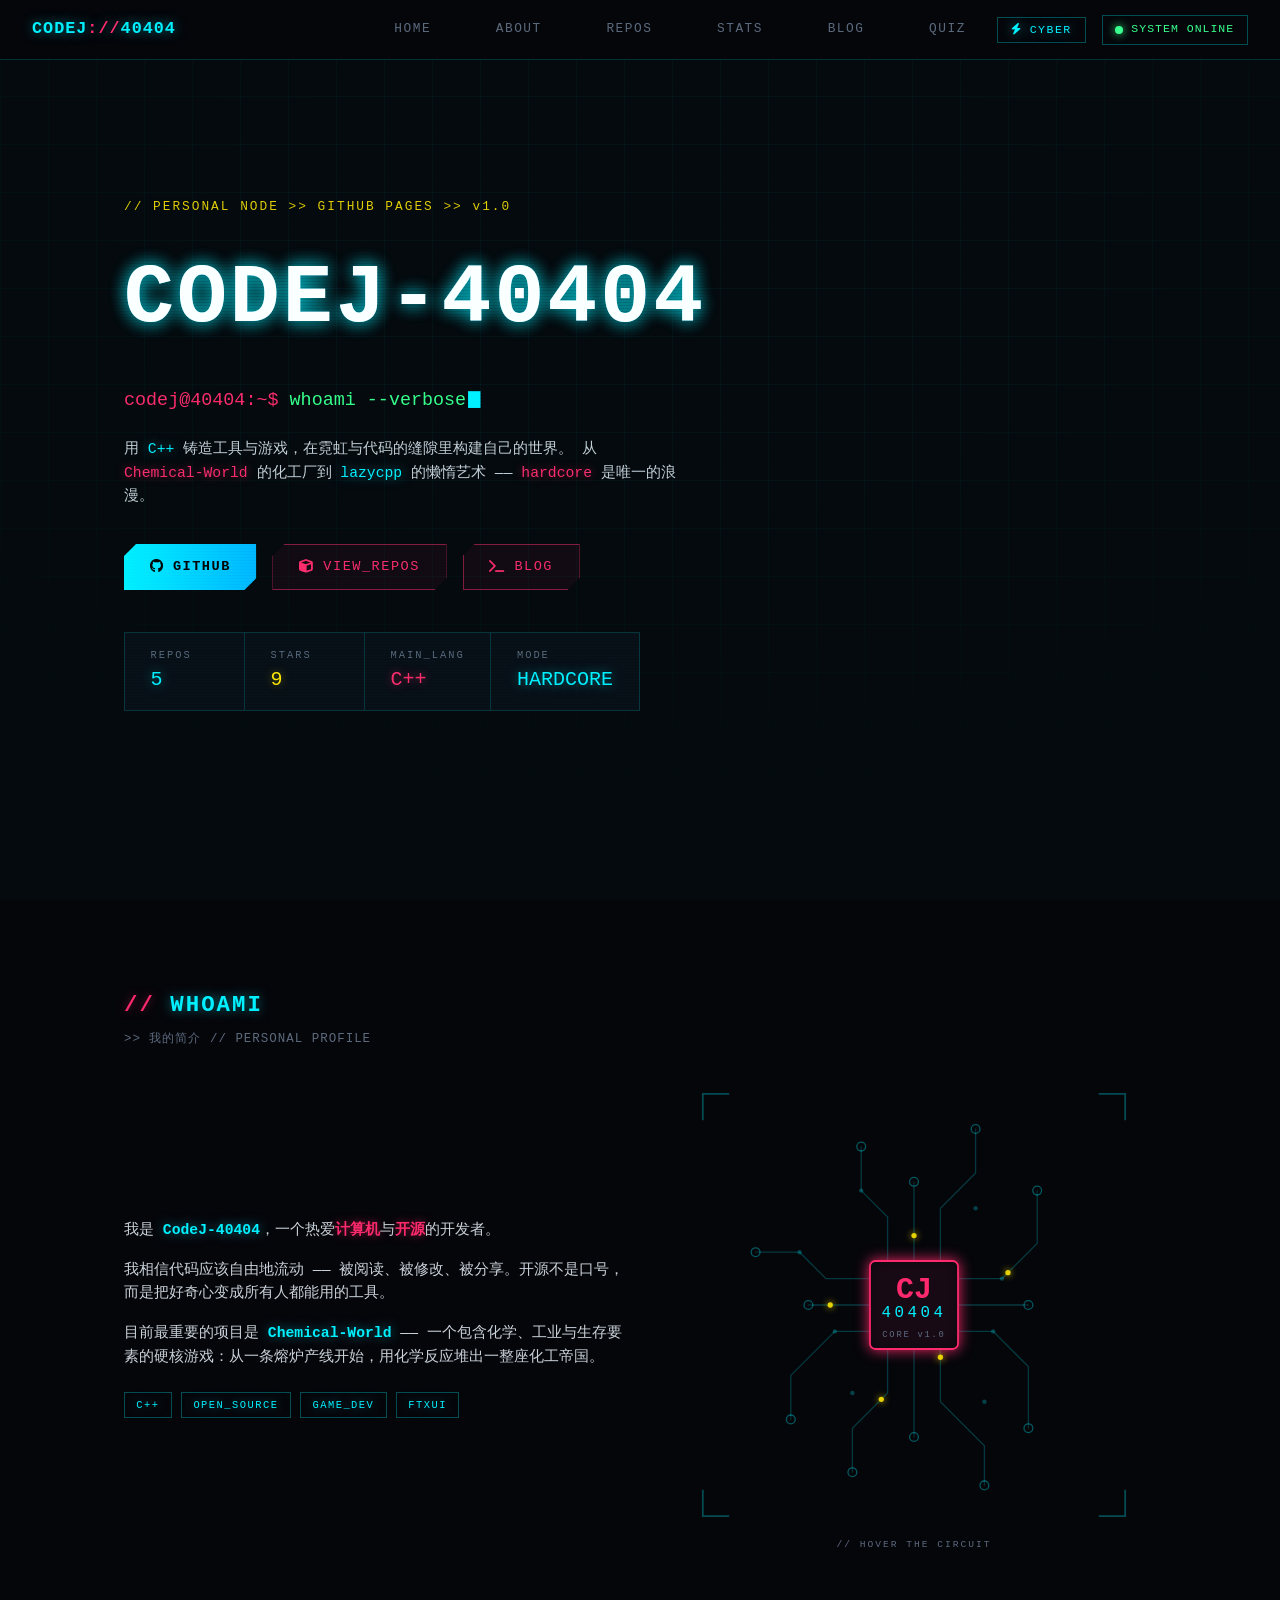
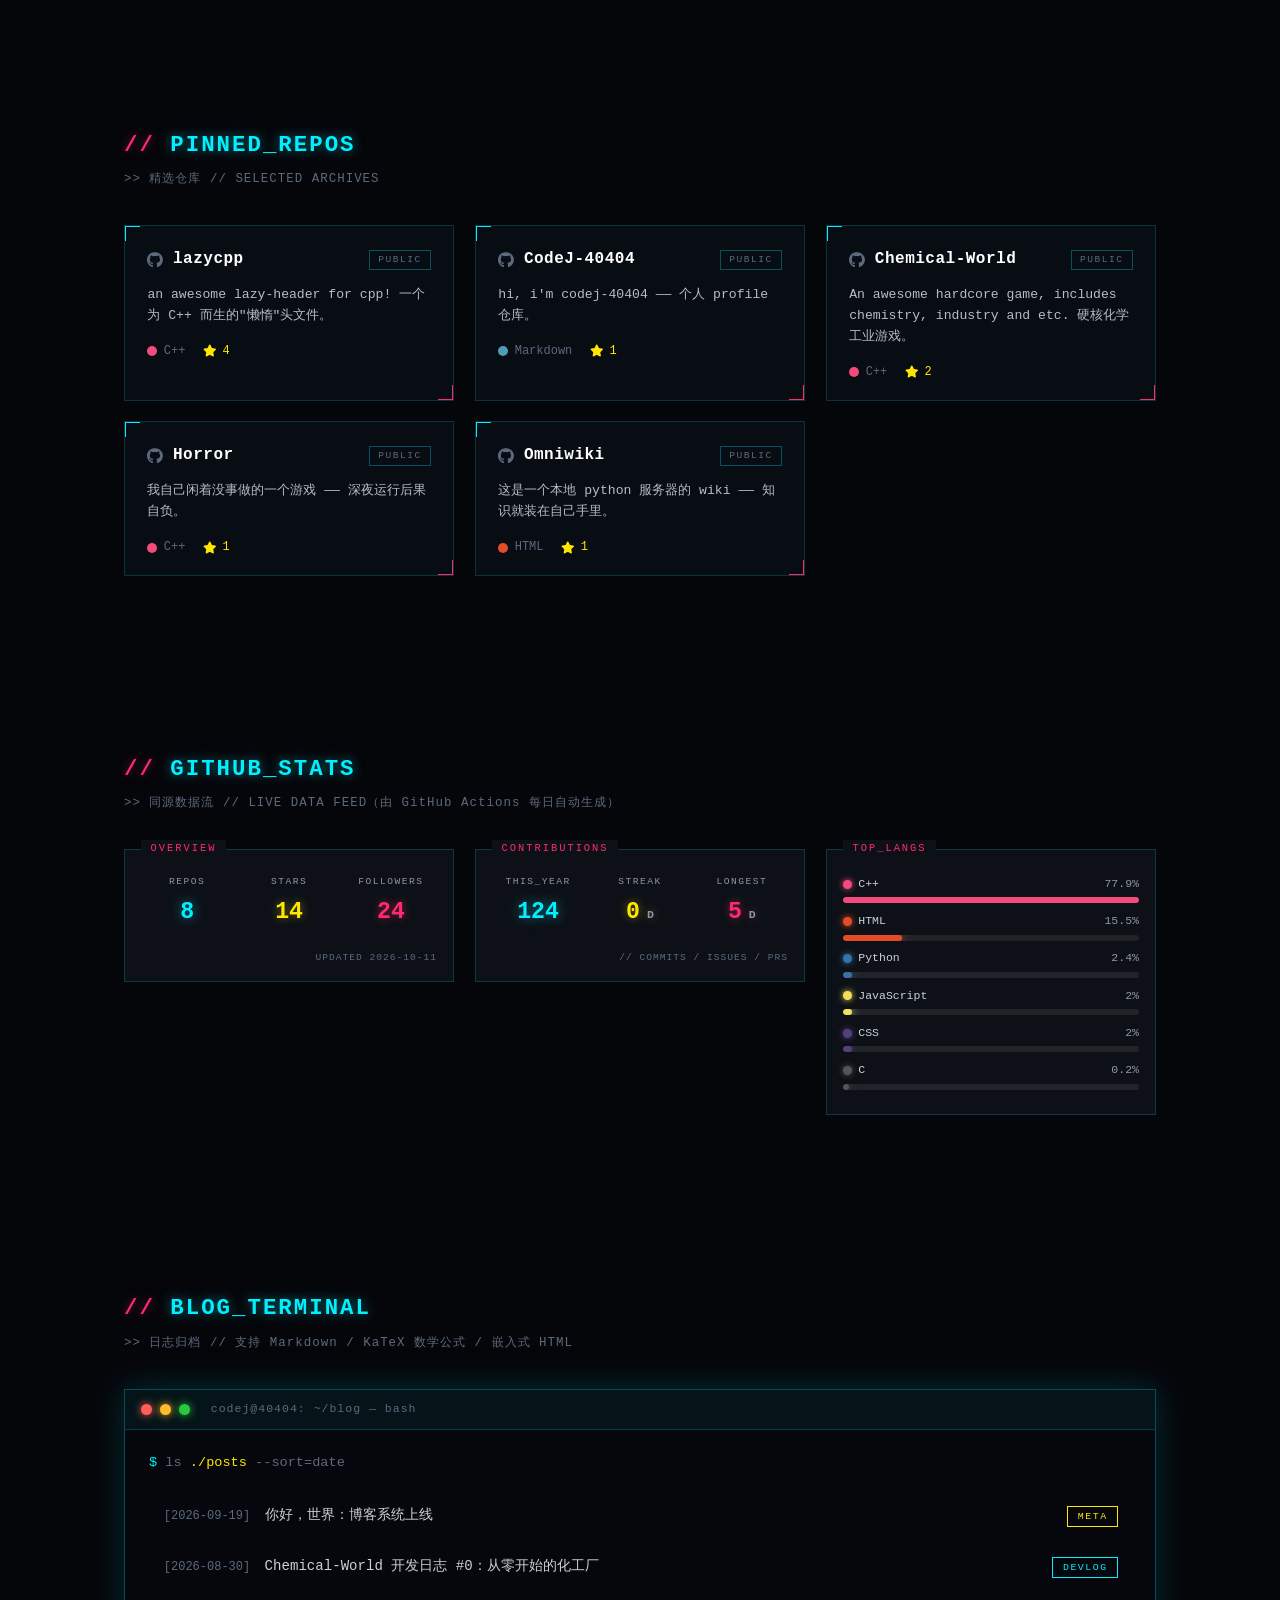
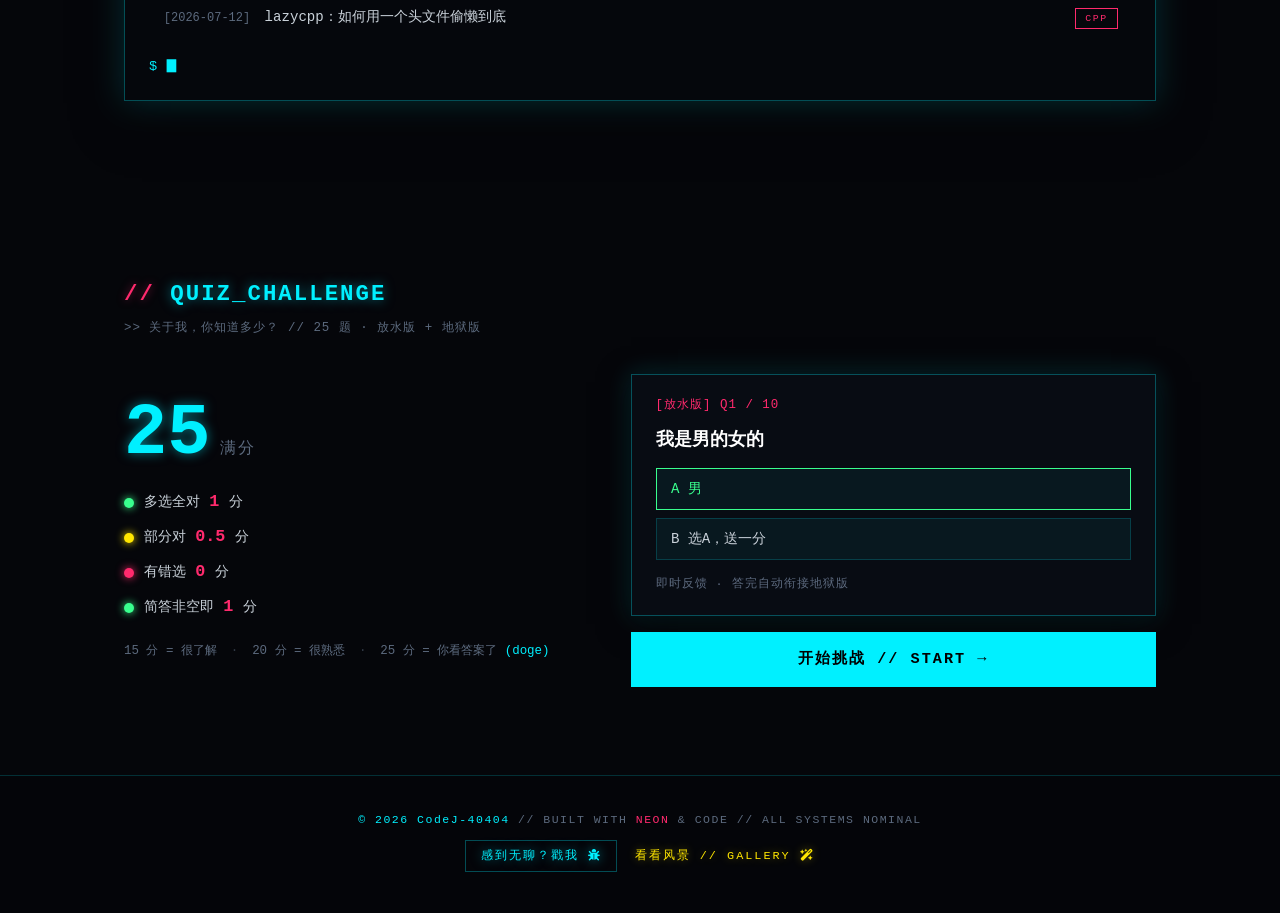
==== commit aa8a3c43: "Add quiz page with #quiz anchor section and 3-theme support" ====
--- a/index.html
+++ b/index.html
@@ -32,6 +32,7 @@
       <a href="#repos">REPOS</a>
       <a href="#stats">STATS</a>
       <a href="#blog">BLOG</a>
+      <a href="#quiz">QUIZ</a>
     </nav>
     <button id="theme-toggle" class="theme-btn" type="button" aria-label="切换主题"></button>
     <div class="sys-status"><span class="dot"></span>SYSTEM ONLINE</div>
@@ -249,6 +250,44 @@
         </div>
       </div>
     </section>
+
+    <section id="quiz">
+      <h2 class="sec-title"><span class="mark">//</span> QUIZ_CHALLENGE</h2>
+      <p class="sec-sub">&gt;&gt; 关于我，你知道多少？ // 25 题 · 放水版 + 地狱版</p>
+      <div class="quiz-preview">
+        <div class="qp-left">
+          <div class="qp-score">
+            <div class="qp-big">25</div>
+            <div class="qp-unit">满分</div>
+          </div>
+          <div class="qp-rules">
+            <div class="qp-rule"><span class="qp-dot ok"></span> 多选全对 <b>1</b> 分</div>
+            <div class="qp-rule"><span class="qp-dot half"></span> 部分对 <b>0.5</b> 分</div>
+            <div class="qp-rule"><span class="qp-dot ng"></span> 有错选 <b>0</b> 分</div>
+            <div class="qp-rule"><span class="qp-dot ok"></span> 简答非空即 <b>1</b> 分</div>
+          </div>
+          <div class="qp-thresholds">
+            <span>15 分 = 很了解</span>
+            <span class="qp-sep">·</span>
+            <span>20 分 = 很熟悉</span>
+            <span class="qp-sep">·</span>
+            <span>25 分 = 你看答案了 <i>(doge)</i></span>
+          </div>
+        </div>
+        <div class="qp-right">
+          <div class="qp-card">
+            <div class="qp-card-title">[放水版] Q1 / 10</div>
+            <div class="qp-card-q">我是男的女的</div>
+            <div class="qp-card-opts">
+              <span class="qp-opt">A 男</span>
+              <span class="qp-opt">B 选A，送一分</span>
+            </div>
+            <div class="qp-card-hint">即时反馈 · 答完自动衔接地狱版</div>
+          </div>
+          <a class="qp-start" href="quiz.html">开始挑战 // START →</a>
+        </div>
+      </div>
+    </section>
   </main>
 
   <footer>
--- a/style.css
+++ b/style.css
@@ -1100,6 +1100,63 @@
   transform: translateY(-2px);
 }
 
+/* ---------- QUIZ 预览板块 ---------- */
+.quiz-preview {
+  display: grid;
+  grid-template-columns: 1fr 1.1fr;
+  gap: 1.8rem;
+  align-items: center;
+  margin-top: 1.4rem;
+}
+.qp-left { display: flex; flex-direction: column; gap: 1.2rem; }
+.qp-score { display: flex; align-items: baseline; gap: 0.6rem; }
+.qp-big {
+  font-size: 4.5rem; font-weight: 900; line-height: 1;
+  color: var(--a1); text-shadow: var(--glow-a1);
+}
+.qp-unit { color: var(--dim); font-size: 1rem; letter-spacing: 2px; }
+.qp-rules { display: flex; flex-direction: column; gap: 0.5rem; font-size: 0.9rem; color: var(--text); }
+.qp-rule { display: flex; align-items: center; gap: 0.6rem; }
+.qp-rule b { color: var(--a2); font-size: 1.05rem; }
+.qp-dot { width: 10px; height: 10px; border-radius: 50%; flex-shrink: 0; }
+.qp-dot.ok { background: var(--green); box-shadow: 0 0 8px var(--green); }
+.qp-dot.half { background: var(--a3); box-shadow: 0 0 8px var(--a3); }
+.qp-dot.ng { background: var(--a2); box-shadow: 0 0 8px var(--a2); }
+.qp-thresholds { font-size: 0.78rem; color: var(--dim); line-height: 1.8; }
+.qp-thresholds i { color: var(--a1); font-style: normal; }
+.qp-sep { margin: 0 0.4rem; opacity: 0.5; }
+
+.qp-right { display: flex; flex-direction: column; gap: 1rem; align-items: stretch; }
+.qp-card {
+  border: 1px solid var(--line2); border-radius: var(--radius);
+  background: var(--panel); padding: 1.3rem 1.5rem;
+  box-shadow: var(--card-shadow), 0 0 24px var(--line);
+  transition: border-color 0.2s, box-shadow 0.2s;
+}
+.qp-card:hover { border-color: var(--a1); box-shadow: var(--card-shadow), 0 0 30px var(--line2); }
+.qp-card-title { font-size: 0.78rem; color: var(--a2); letter-spacing: 1px; margin-bottom: 0.6rem; }
+.qp-card-q { font-size: 1.1rem; font-weight: 700; color: var(--title); margin-bottom: 0.9rem; }
+.qp-card-opts { display: flex; flex-direction: column; gap: 0.5rem; }
+.qp-opt {
+  padding: 0.55rem 0.9rem; border: 1px solid var(--line); border-radius: var(--btn-radius);
+  font-size: 0.88rem; color: var(--text); background: var(--panel3);
+}
+.qp-opt:first-child { border-color: var(--green); color: var(--green); }
+.qp-card-hint { margin-top: 0.9rem; font-size: 0.74rem; color: var(--dim); letter-spacing: 1px; }
+.qp-start {
+  display: inline-flex; align-items: center; justify-content: center;
+  padding: 0.9rem 1.5rem; border: 1px solid var(--a1); border-radius: var(--btn-radius);
+  background: var(--a1); color: #000; font-weight: 700; letter-spacing: 2px;
+  text-decoration: none; font-size: 0.95rem; text-align: center;
+  transition: transform 0.2s, box-shadow 0.2s;
+}
+.qp-start:hover { transform: translateY(-2px); box-shadow: 0 0 22px var(--glow-a1); }
+
+@media (max-width: 760px) {
+  .quiz-preview { grid-template-columns: 1fr; }
+  .qp-big { font-size: 3.5rem; }
+}
+
 #gallery-modal {
   position: fixed;
   inset: 0;
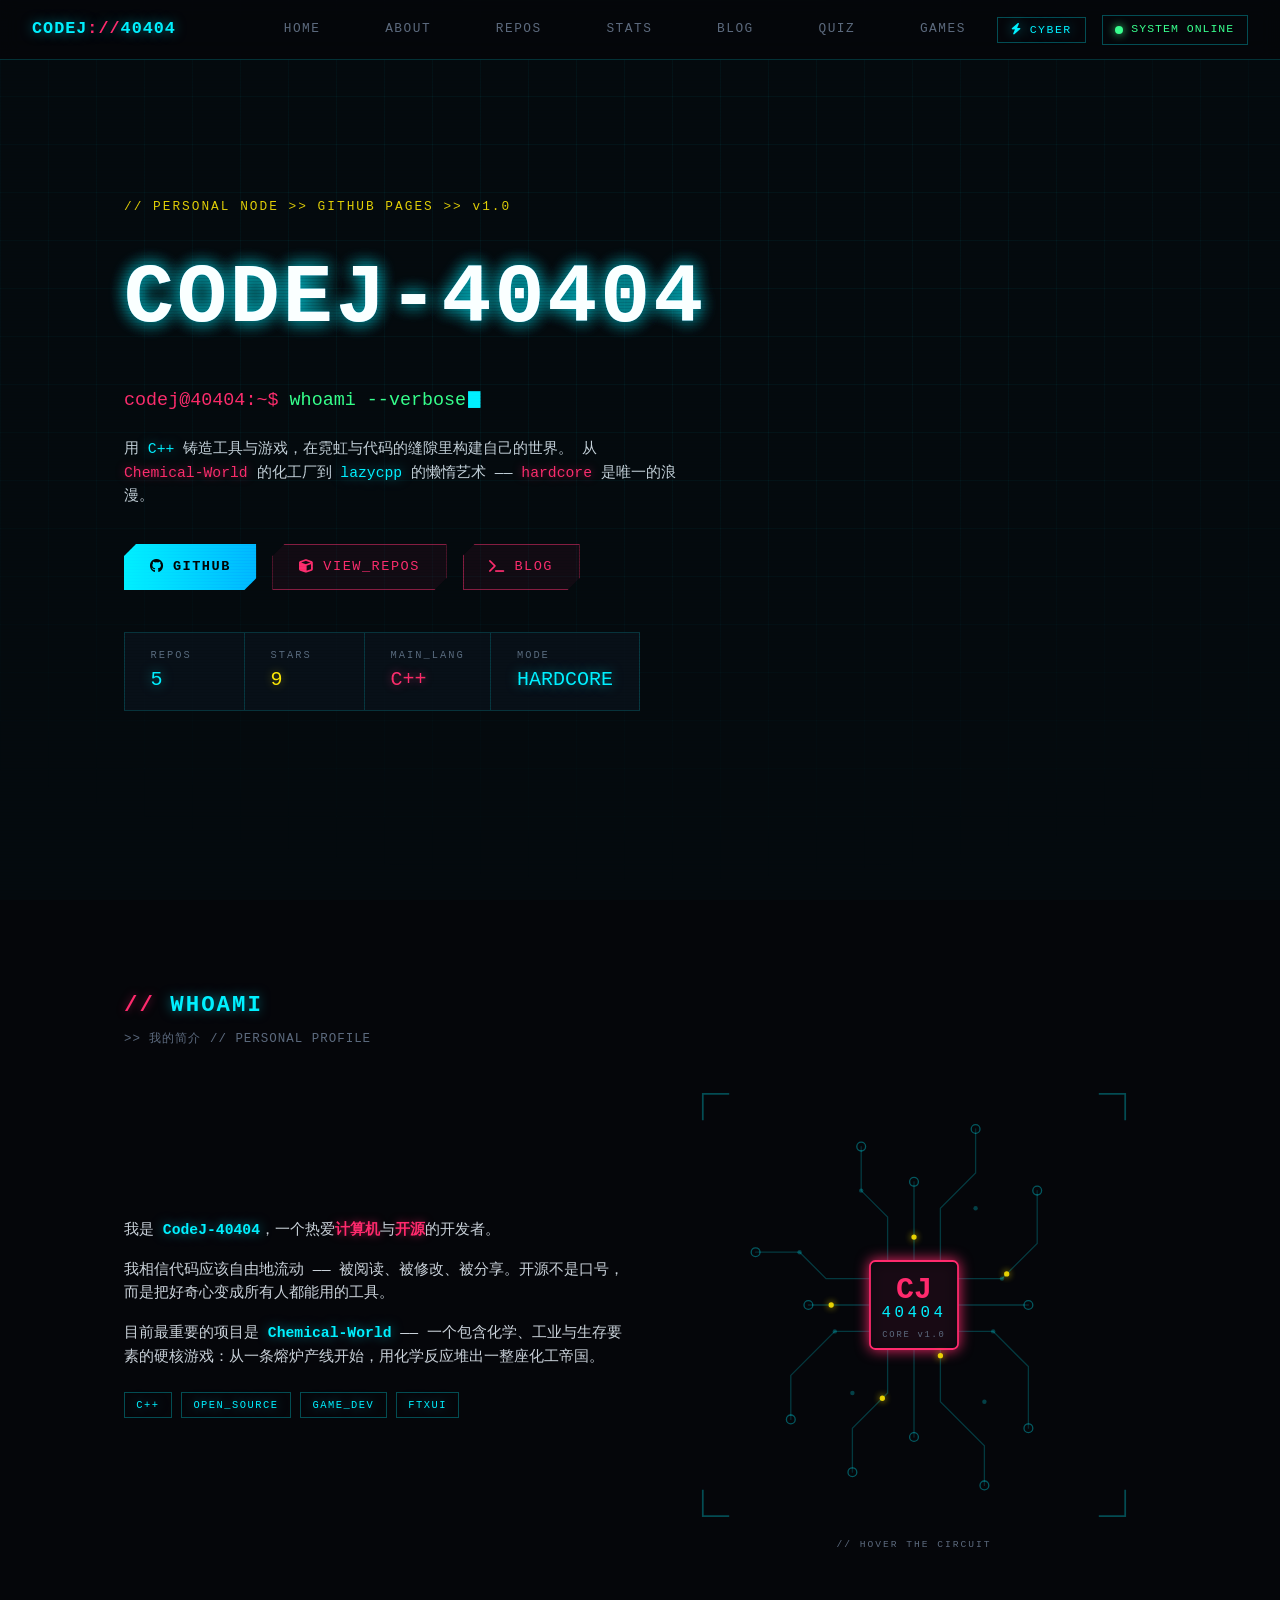
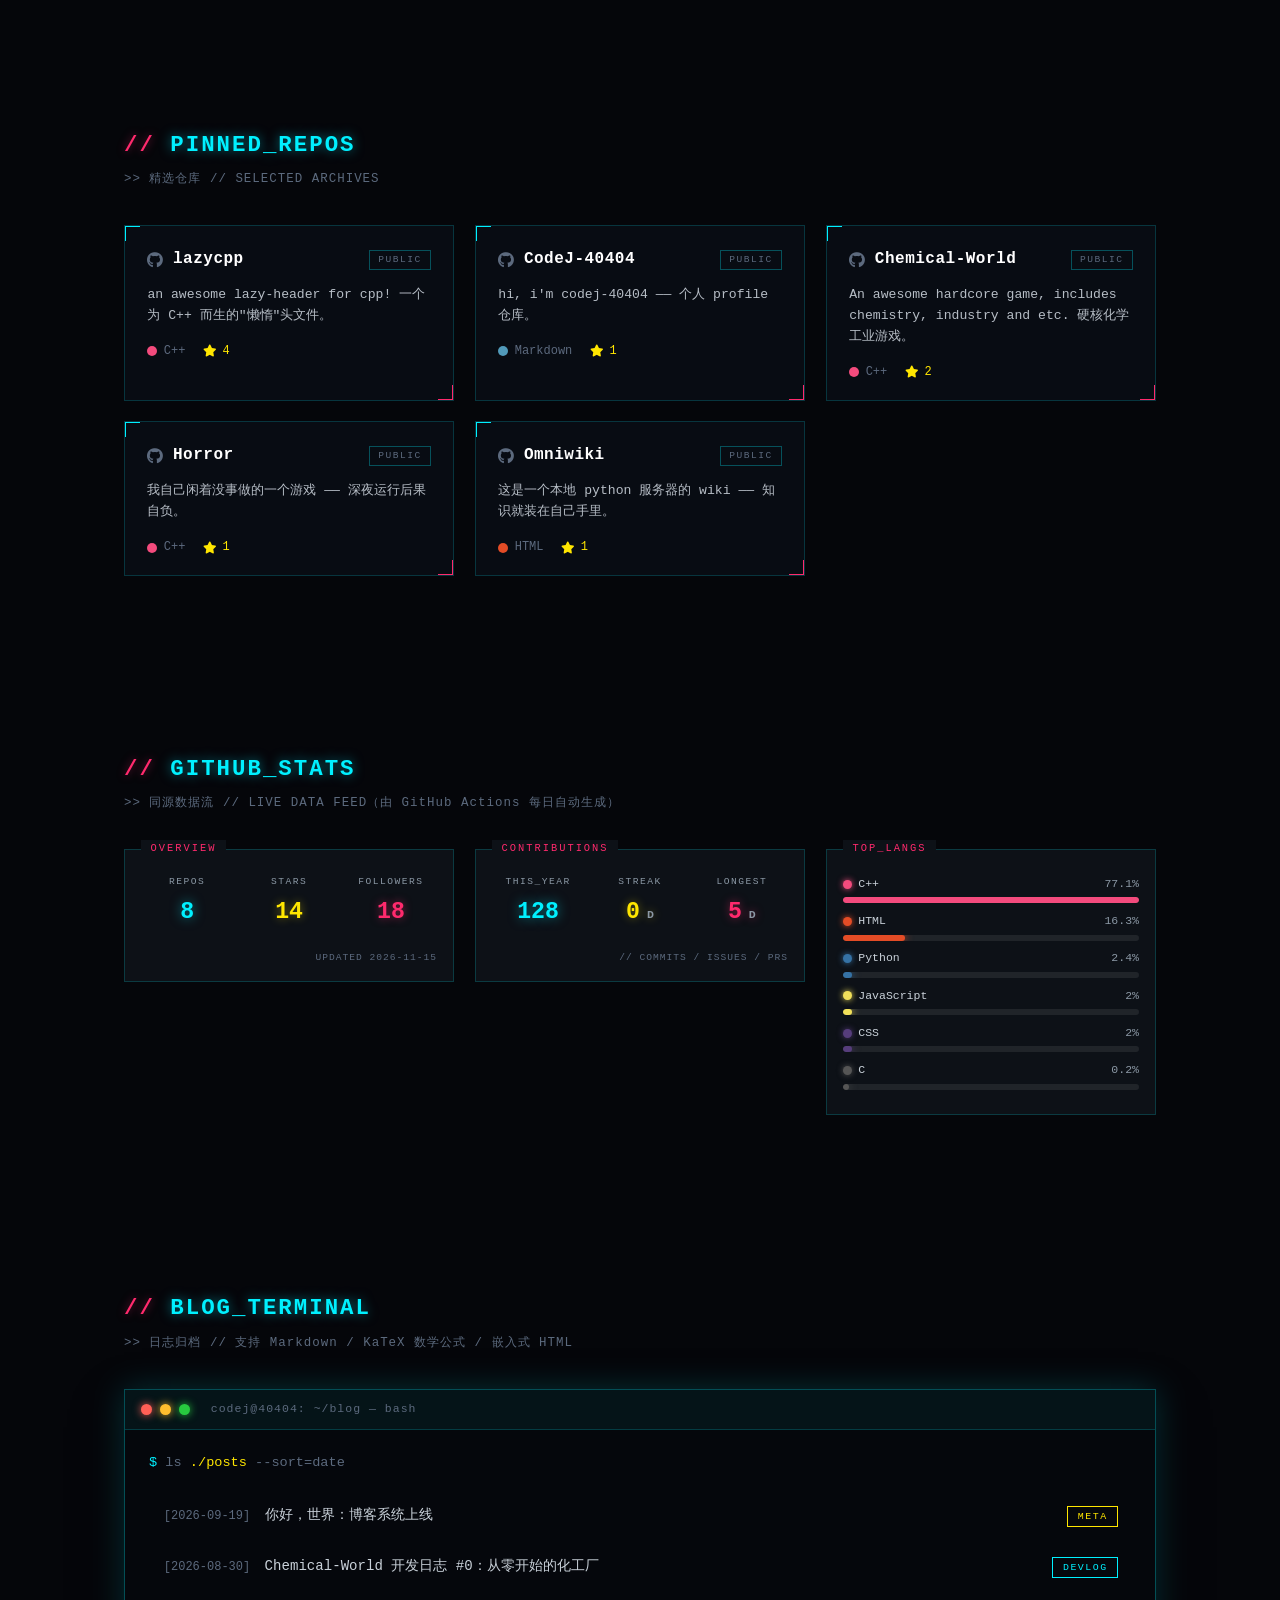
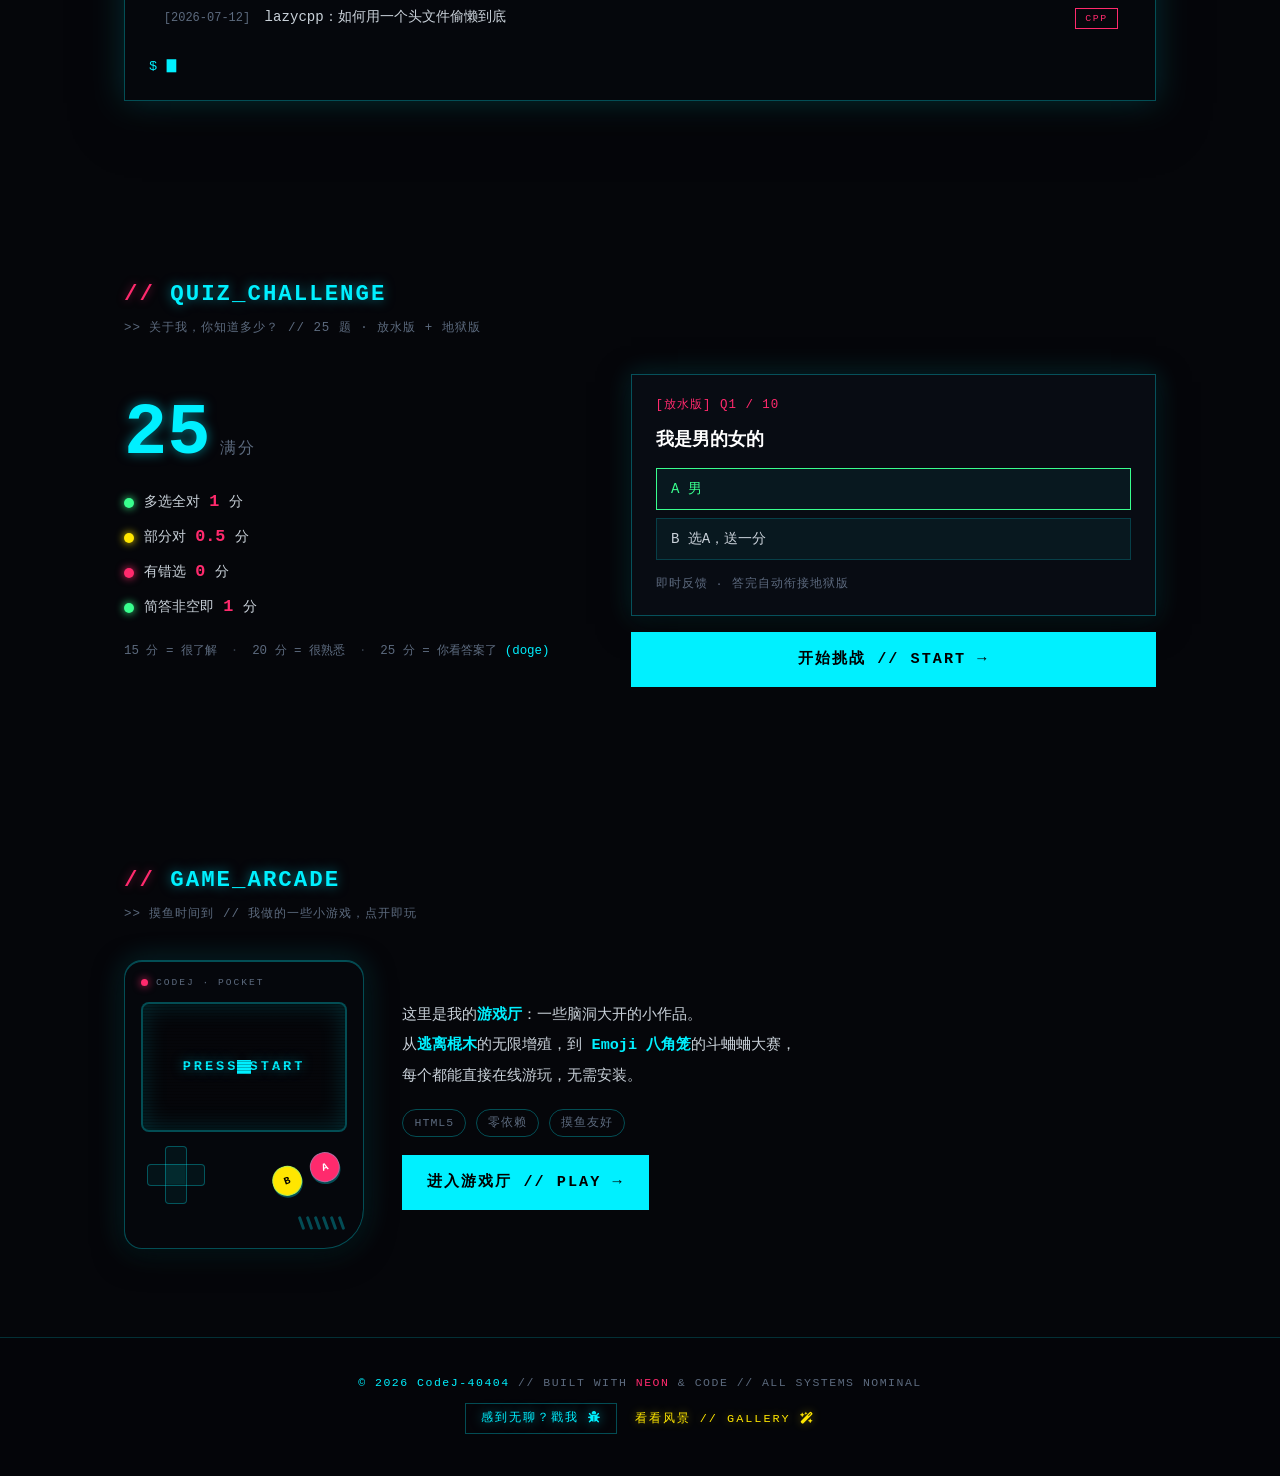
==== commit 1f783bad: "Add game arcade: #games console section, games.html gallery, gunmu & emojis games" ====
--- a/index.html
+++ b/index.html
@@ -33,6 +33,7 @@
       <a href="#stats">STATS</a>
       <a href="#blog">BLOG</a>
       <a href="#quiz">QUIZ</a>
+      <a href="#games">GAMES</a>
     </nav>
     <button id="theme-toggle" class="theme-btn" type="button" aria-label="切换主题"></button>
     <div class="sys-status"><span class="dot"></span>SYSTEM ONLINE</div>
@@ -288,6 +289,45 @@
         </div>
       </div>
     </section>
+
+    <section id="games">
+      <h2 class="sec-title"><span class="mark">//</span> GAME_ARCADE</h2>
+      <p class="sec-sub">&gt;&gt; 摸鱼时间到 // 我做的一些小游戏，点开即玩</p>
+      <div class="games-preview">
+        <div class="console">
+          <div class="console-top">
+            <span class="console-led"></span>
+            <span class="console-brand">CODEJ · POCKET</span>
+          </div>
+          <div class="console-screen">
+            <div class="cs-scan"></div>
+            <div class="cs-pixel"></div>
+            <div class="cs-text">PRESS START</div>
+          </div>
+          <div class="console-controls">
+            <div class="dpad"><span></span></div>
+            <div class="ab-buttons">
+              <span class="ab ab-b">B</span>
+              <span class="ab ab-a">A</span>
+            </div>
+          </div>
+          <div class="console-speaker"><i></i><i></i><i></i><i></i><i></i><i></i></div>
+        </div>
+        <div class="games-intro">
+          <p class="gi-desc">
+            这里是我的<b>游戏厅</b>：一些脑洞大开的小作品。<br>
+            从<b>逃离棍木</b>的无限增殖，到 <b>Emoji 八角笼</b>的斗蛐蛐大赛，<br>
+            每个都能直接在线游玩，无需安装。
+          </p>
+          <div class="gi-tags">
+            <span class="gi-tag">HTML5</span>
+            <span class="gi-tag">零依赖</span>
+            <span class="gi-tag">摸鱼友好</span>
+          </div>
+          <a class="qp-start gi-start" href="games.html">进入游戏厅 // PLAY →</a>
+        </div>
+      </div>
+    </section>
   </main>
 
   <footer>
--- a/style.css
+++ b/style.css
@@ -1157,6 +1157,113 @@
   .qp-big { font-size: 3.5rem; }
 }
 
+/* ---------- GAMES 掌机板块 ---------- */
+.games-preview {
+  display: grid;
+  grid-template-columns: auto 1fr;
+  gap: 2.4rem;
+  align-items: center;
+  margin-top: 1.6rem;
+}
+.console {
+  width: 240px;
+  padding: 14px 16px 18px;
+  border: 1px solid var(--line2);
+  border-radius: 18px 18px 40px 18px;
+  background: var(--panel2);
+  box-shadow: var(--card-shadow), 0 0 30px var(--line), inset 0 1px 0 var(--line2);
+  display: flex; flex-direction: column; gap: 12px;
+  transition: transform 0.3s, box-shadow 0.3s;
+}
+.console:hover {
+  transform: translateY(-4px) rotate(-1deg);
+  box-shadow: var(--card-shadow), 0 0 40px var(--line2), inset 0 1px 0 var(--line2);
+}
+.console-top { display: flex; align-items: center; gap: 8px; }
+.console-led {
+  width: 7px; height: 7px; border-radius: 50%;
+  background: var(--a2); box-shadow: 0 0 8px var(--a2);
+  animation: ledBlink 2.4s infinite;
+}
+@keyframes ledBlink { 0%,100%{opacity:1} 50%{opacity:.35} }
+.console-brand { font-size: 0.6rem; letter-spacing: 2px; color: var(--dim); }
+.console-screen {
+  position: relative; height: 130px; overflow: hidden;
+  border: 2px solid var(--line2); border-radius: 8px;
+  background: var(--bg);
+  box-shadow: inset 0 0 24px var(--line), inset 0 0 4px #000;
+  display: flex; align-items: center; justify-content: center;
+}
+.cs-scan {
+  position: absolute; inset: 0; pointer-events: none;
+  background: repeating-linear-gradient(0deg, transparent 0 2px, rgba(0,0,0,0.25) 2px 3px);
+  z-index: 2;
+}
+.cs-pixel {
+  position: absolute; width: 14px; height: 14px;
+  background: var(--a1); box-shadow: 0 0 12px var(--glow-a1);
+  animation: pixelHop 2.8s infinite steps(1);
+}
+@keyframes pixelHop {
+  0%   { transform: translate(-70px, 30px); }
+  20%  { transform: translate(-35px, -20px); background: var(--a1); }
+  40%  { transform: translate(0, 30px); background: var(--a2); box-shadow: 0 0 12px var(--glow-a2); }
+  60%  { transform: translate(35px, -30px); background: var(--a3); }
+  80%  { transform: translate(70px, 10px); background: var(--a2); }
+  100% { transform: translate(-70px, 30px); }
+}
+.cs-text {
+  position: relative; z-index: 1;
+  font-size: 0.85rem; font-weight: 700; letter-spacing: 3px;
+  color: var(--a1); text-shadow: var(--glow-a1);
+  animation: csBlink 1.2s infinite steps(1);
+}
+@keyframes csBlink { 0%,60%{opacity:1} 61%,100%{opacity:0} }
+.console-controls { display: flex; justify-content: space-between; align-items: center; padding: 2px 6px; }
+.dpad {
+  position: relative; width: 56px; height: 56px;
+}
+.dpad::before, .dpad::after {
+  content: ''; position: absolute; background: var(--panel3);
+  border: 1px solid var(--line2); border-radius: 4px;
+}
+.dpad::before { left: 18px; top: 0; width: 20px; height: 56px; }
+.dpad::after { left: 0; top: 18px; width: 56px; height: 20px; }
+.dpad span {
+  position: absolute; left: 18px; top: 18px; width: 20px; height: 20px;
+  background: var(--panel3); z-index: 1;
+}
+.ab-buttons { display: flex; gap: 10px; transform: rotate(-20deg); }
+.ab {
+  width: 30px; height: 30px; border-radius: 50%;
+  display: flex; align-items: center; justify-content: center;
+  font-size: 0.65rem; font-weight: 700; color: #000;
+  border: 1px solid var(--line2);
+  box-shadow: 0 2px 0 var(--line2);
+}
+.ab-a { background: var(--a2); color: #fff; }
+.ab-b { background: var(--a3); }
+.console-speaker { display: flex; gap: 5px; justify-content: flex-end; padding-right: 4px; }
+.console-speaker i {
+  width: 3px; height: 14px; border-radius: 2px;
+  background: var(--line2); transform: rotate(-20deg);
+}
+.games-intro { display: flex; flex-direction: column; gap: 1.1rem; }
+.gi-desc { color: var(--text); line-height: 2; font-size: 0.95rem; margin: 0; }
+.gi-desc b { color: var(--a1); font-weight: 600; }
+.gi-tags { display: flex; gap: 0.6rem; flex-wrap: wrap; }
+.gi-tag {
+  font-size: 0.72rem; letter-spacing: 1px; padding: 0.25rem 0.7rem;
+  border: 1px solid var(--line2); border-radius: 20px; color: var(--dim);
+}
+.gi-start { align-self: flex-start; }
+
+@media (max-width: 760px) {
+  .games-preview { grid-template-columns: 1fr; justify-items: center; }
+  .games-intro { align-items: center; text-align: center; }
+  .gi-start { align-self: center; }
+}
+
 #gallery-modal {
   position: fixed;
   inset: 0;
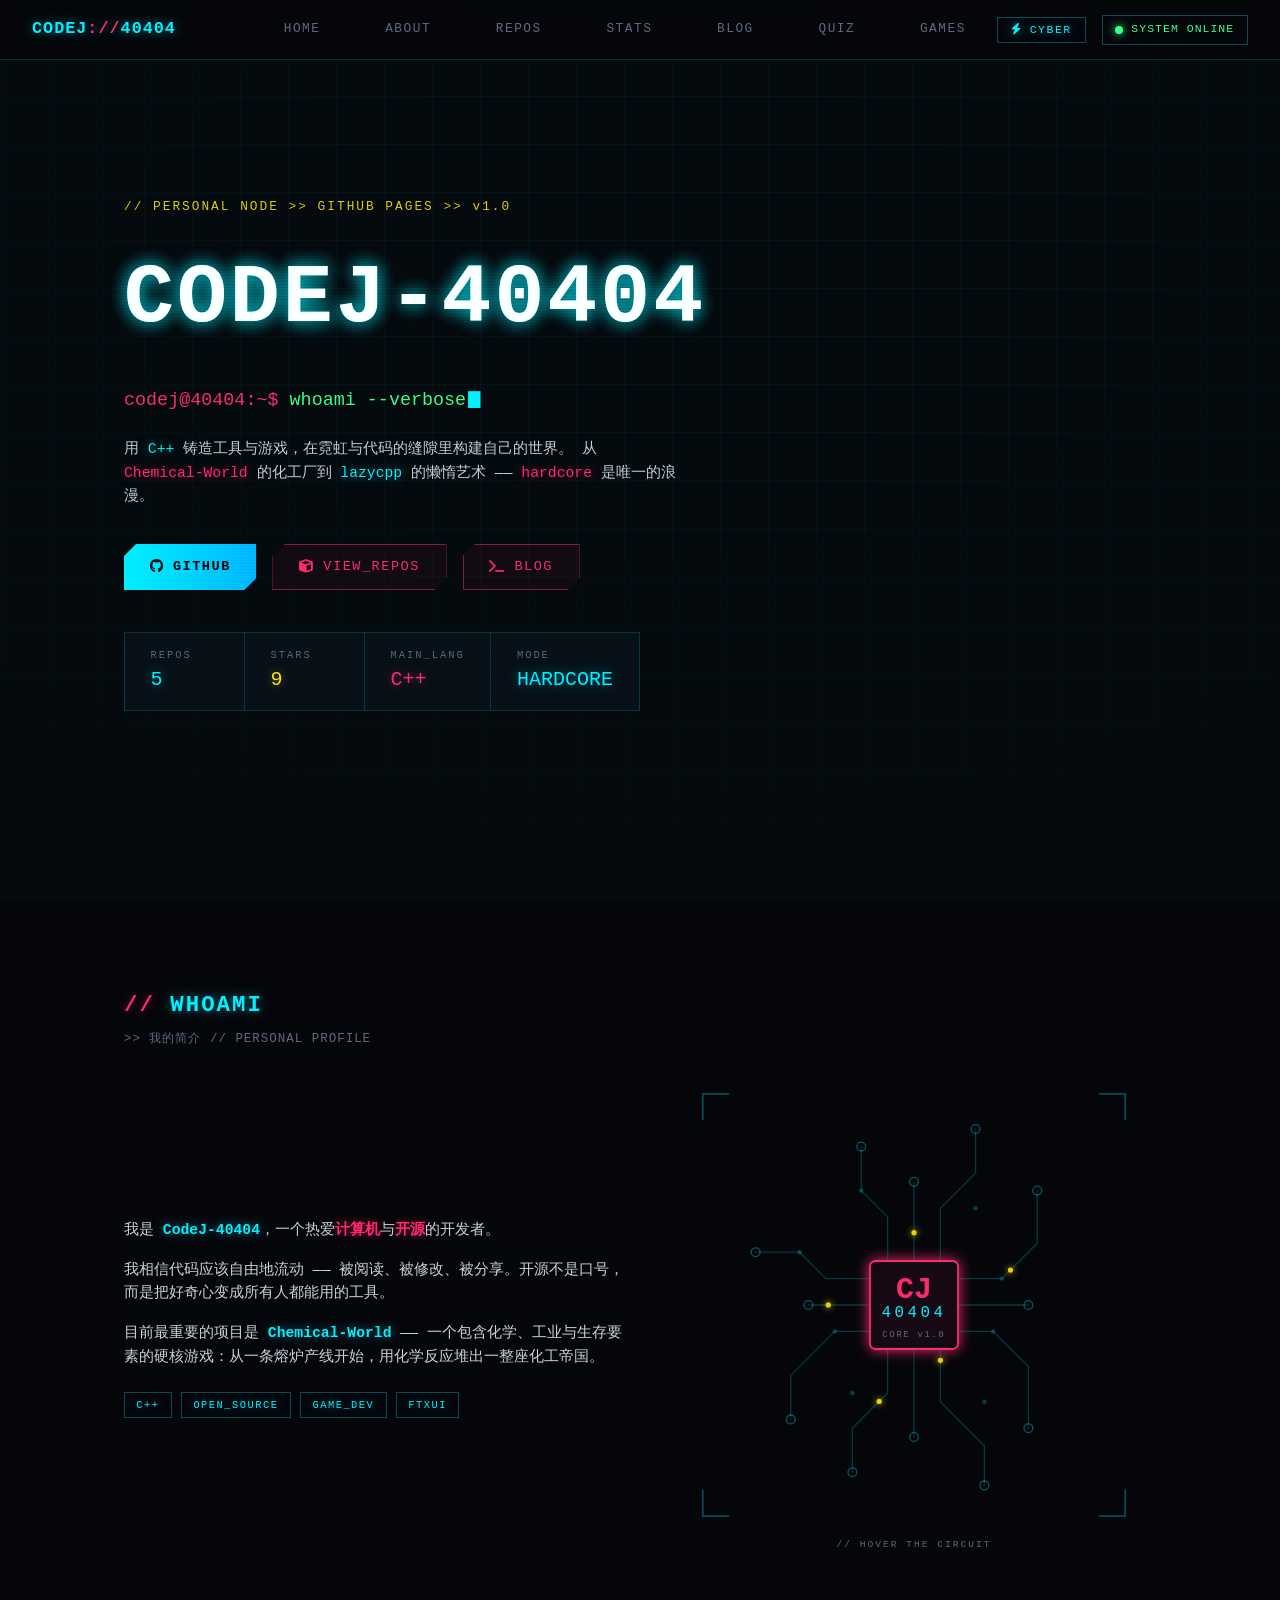
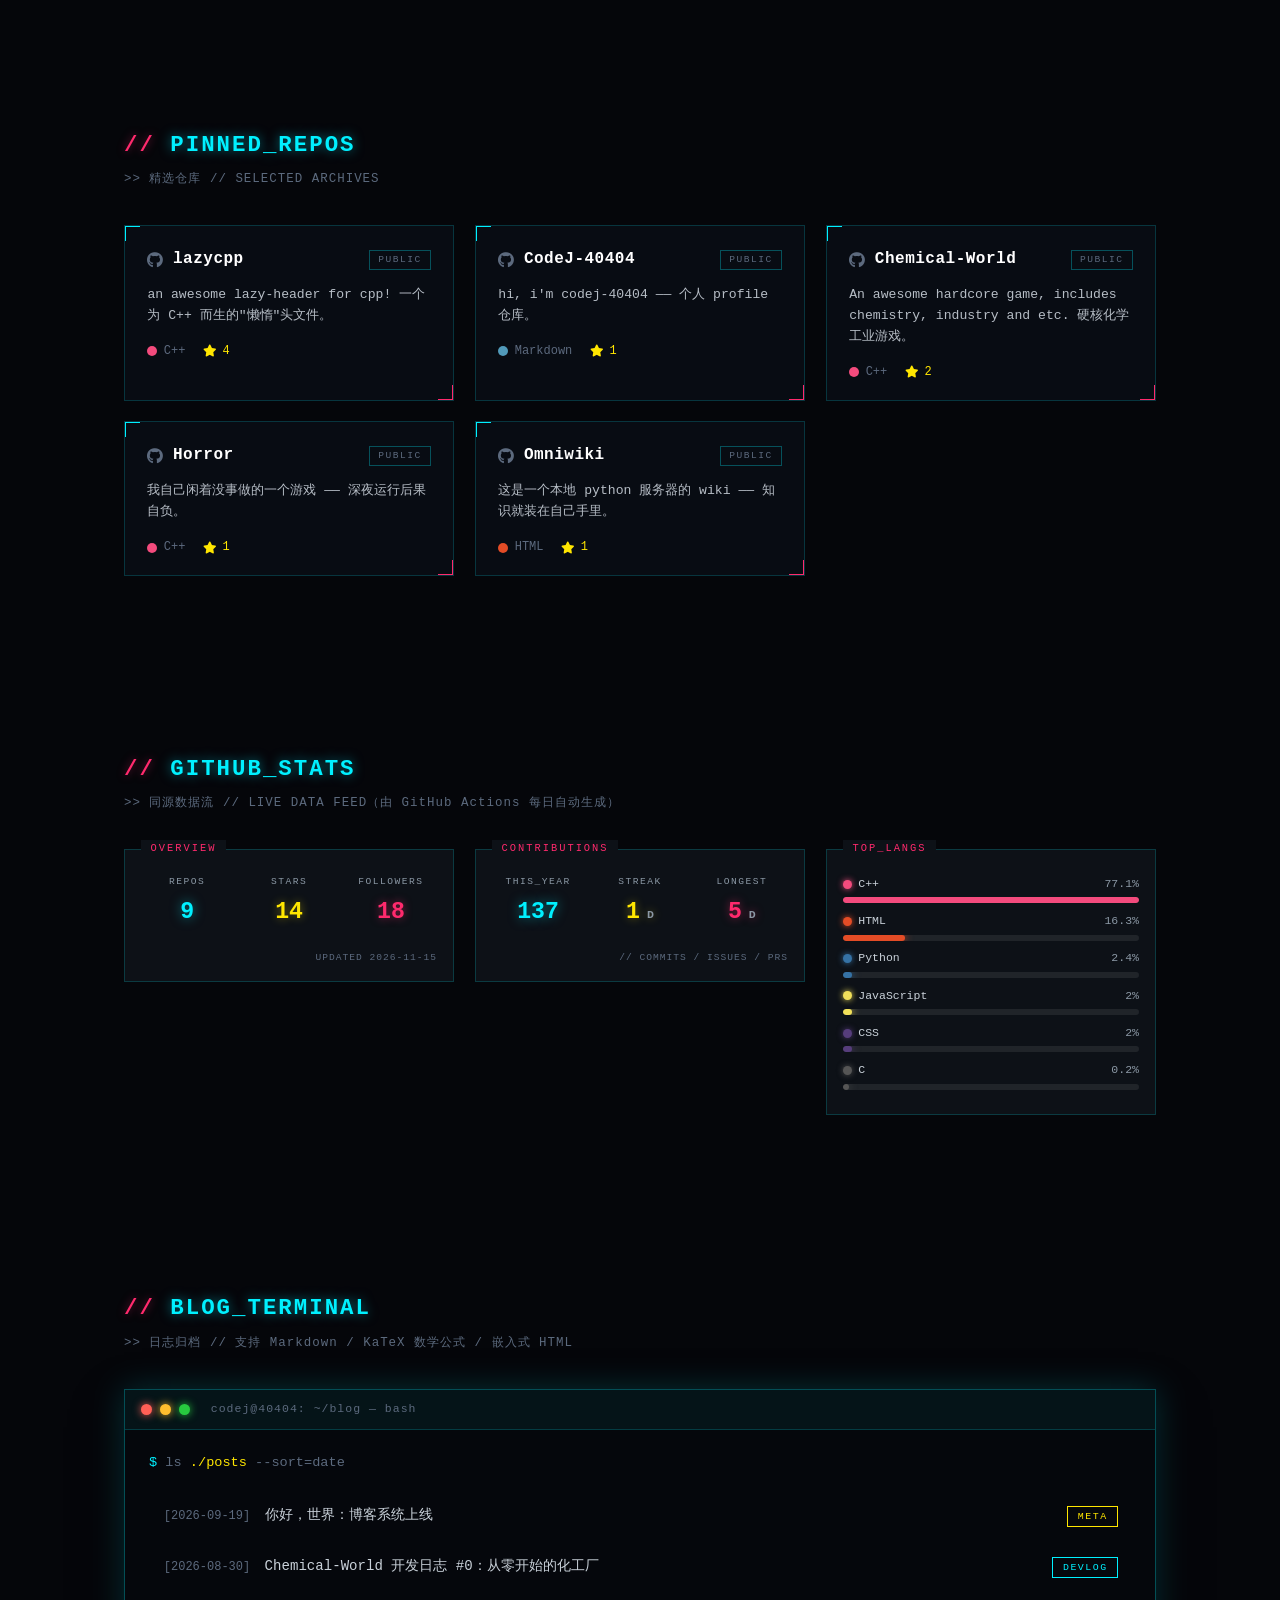
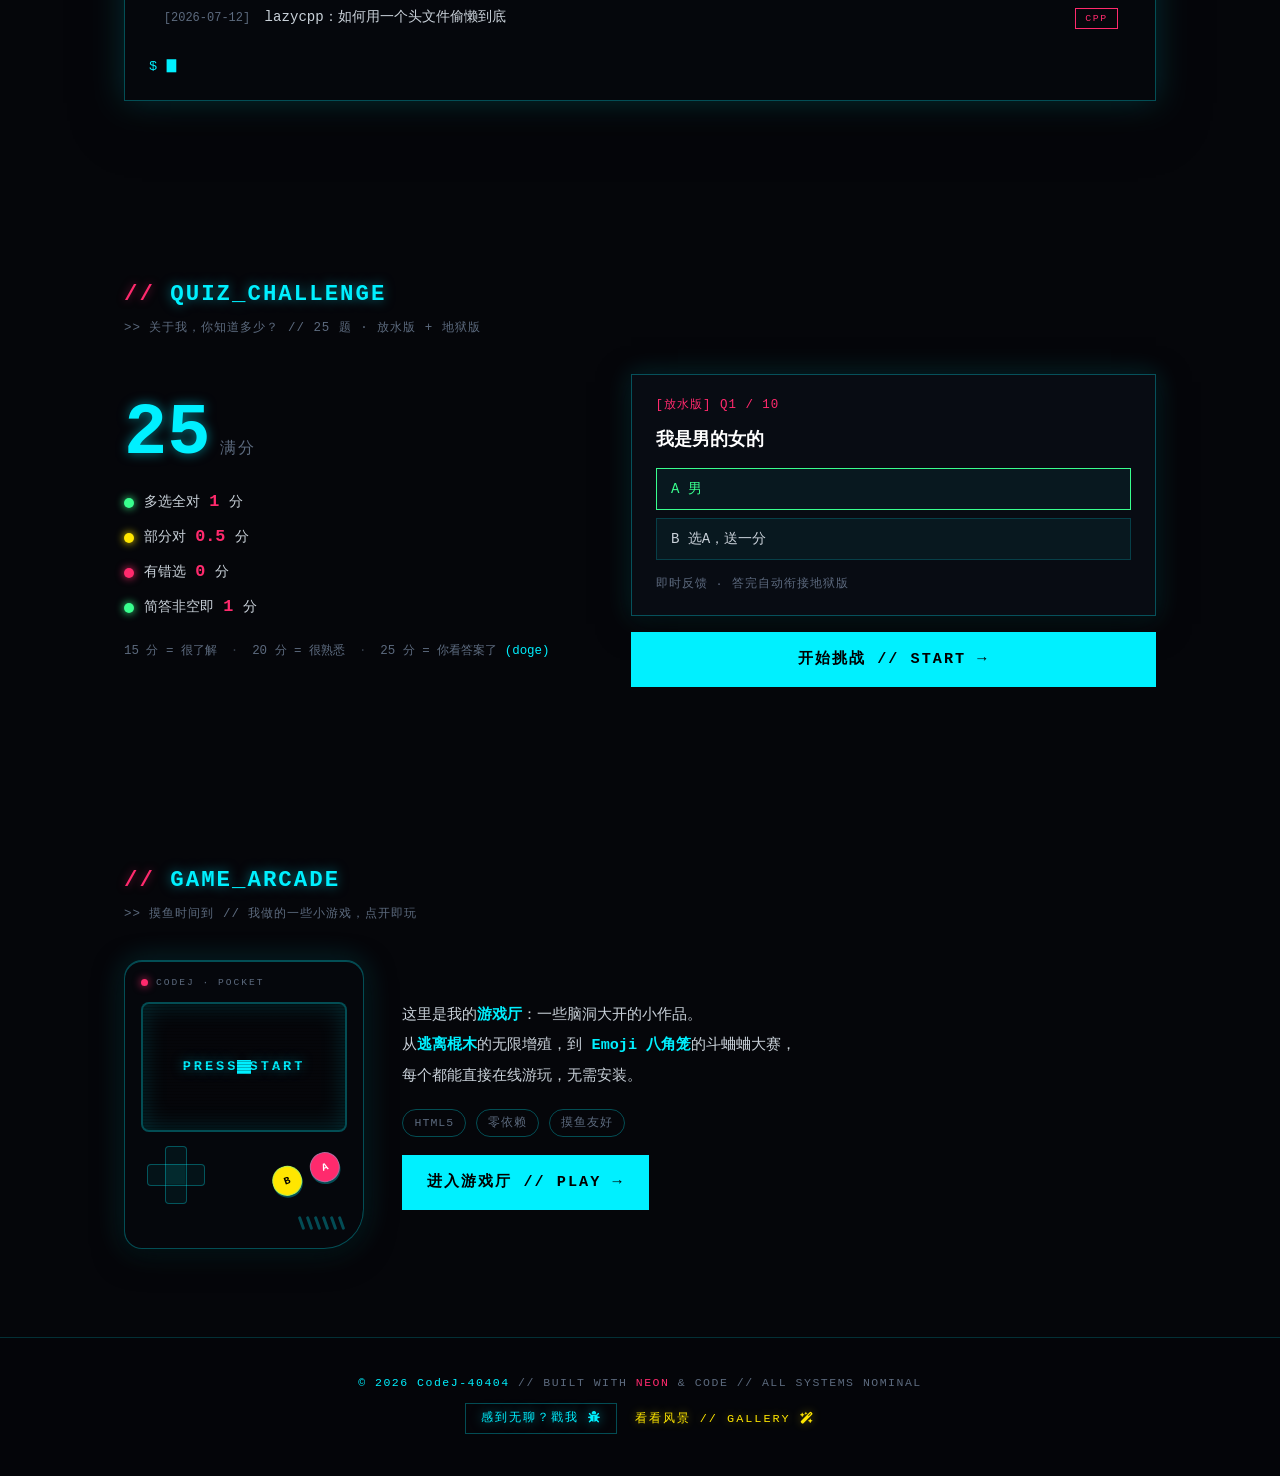
==== commit 9a270ff5: "Add collapsible mobile nav with hamburger toggle" ====
--- a/index.html
+++ b/index.html
@@ -12,7 +12,7 @@
   <!-- Font Awesome 6 -->
   <link rel="stylesheet" href="https://cdnjs.cloudflare.com/ajax/libs/font-awesome/6.5.2/css/all.min.css">
   <link rel="stylesheet" href="style.css">
-  <script src="app.js" defer></script>
+  <script src="app.js?v=2" defer></script>
   <script src="gallery.js" defer></script>
 </head>
 <body>
@@ -35,6 +35,7 @@
       <a href="#quiz">QUIZ</a>
       <a href="#games">GAMES</a>
     </nav>
+    <button id="nav-toggle" class="nav-toggle" type="button" aria-label="展开菜单" aria-expanded="false"><i class="fas fa-bars"></i></button>
     <button id="theme-toggle" class="theme-btn" type="button" aria-label="切换主题"></button>
     <div class="sys-status"><span class="dot"></span>SYSTEM ONLINE</div>
   </header>
--- a/style.css
+++ b/style.css
@@ -1374,6 +1374,46 @@
   #circuit { max-width: 360px; }
 }
 
+/* ---------- 移动端折叠导航 ---------- */
+.nav-toggle {
+  display: none;
+  background: var(--panel2);
+  border: 1px solid var(--line2);
+  color: var(--a1);
+  padding: 0.35rem 0.7rem;
+  border-radius: var(--btn-radius);
+  cursor: pointer;
+  font-size: 1rem;
+  line-height: 1;
+  transition: border-color 0.2s, box-shadow 0.2s;
+}
+.nav-toggle:hover { border-color: var(--a1); box-shadow: 0 0 12px var(--line2); }
+
+@media (max-width: 760px) {
+  .nav { flex-wrap: wrap; gap: 0.6rem; padding: 0.6rem 1rem; }
+  .nav-toggle { display: block; margin-left: auto; }
+  .nav-links {
+    display: none;
+    order: 5;
+    width: 100%;
+    margin-left: 0;
+    flex-direction: column;
+    gap: 0.2rem;
+    padding-top: 0.6rem;
+    border-top: 1px solid var(--line);
+  }
+  .nav.nav-open .nav-links { display: flex; }
+  .nav-links a {
+    display: block;
+    padding: 0.7rem 0.9rem;
+    font-size: 0.9rem;
+    border-color: var(--line);
+    border-radius: var(--btn-radius);
+    background: var(--panel);
+  }
+  .sys-status { display: none; }
+}
+
 @media (max-width: 640px) {
   .nav { padding: 0.6rem 1rem; }
   .sys-status { display: none; }
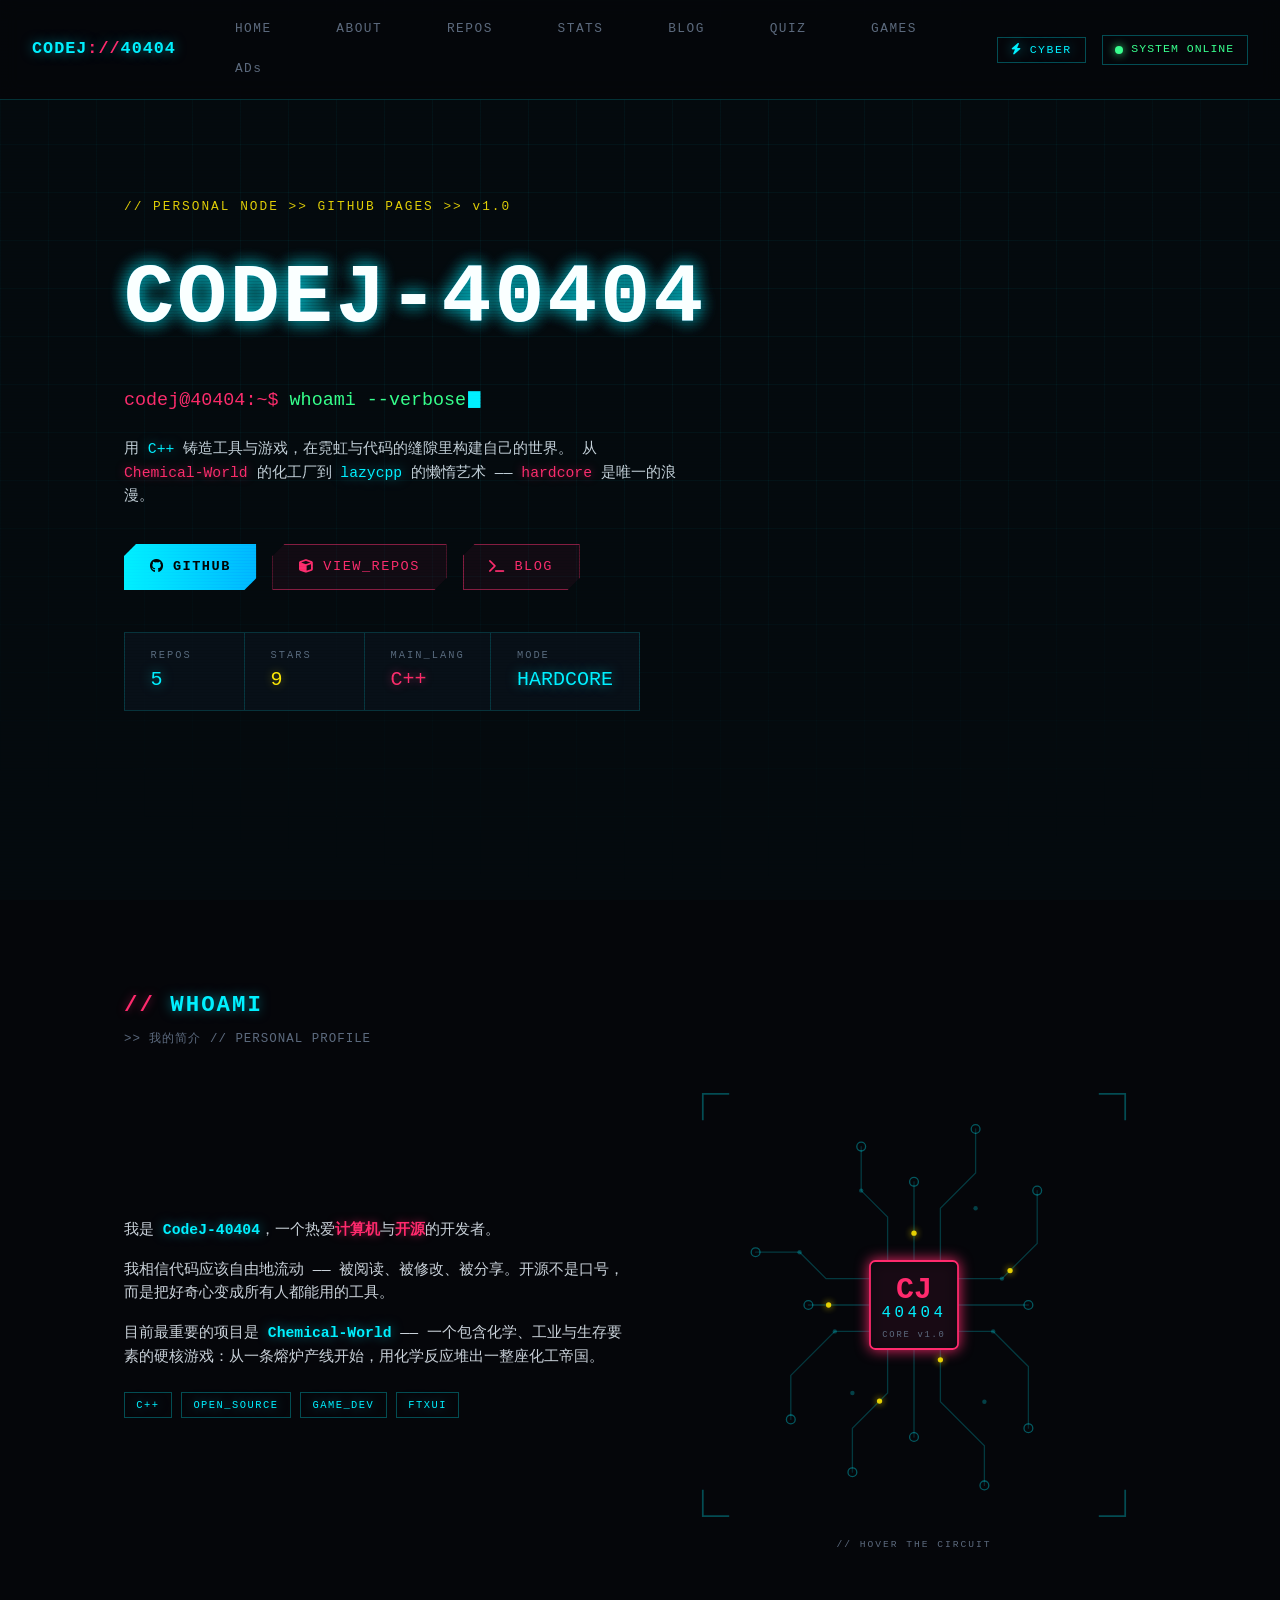
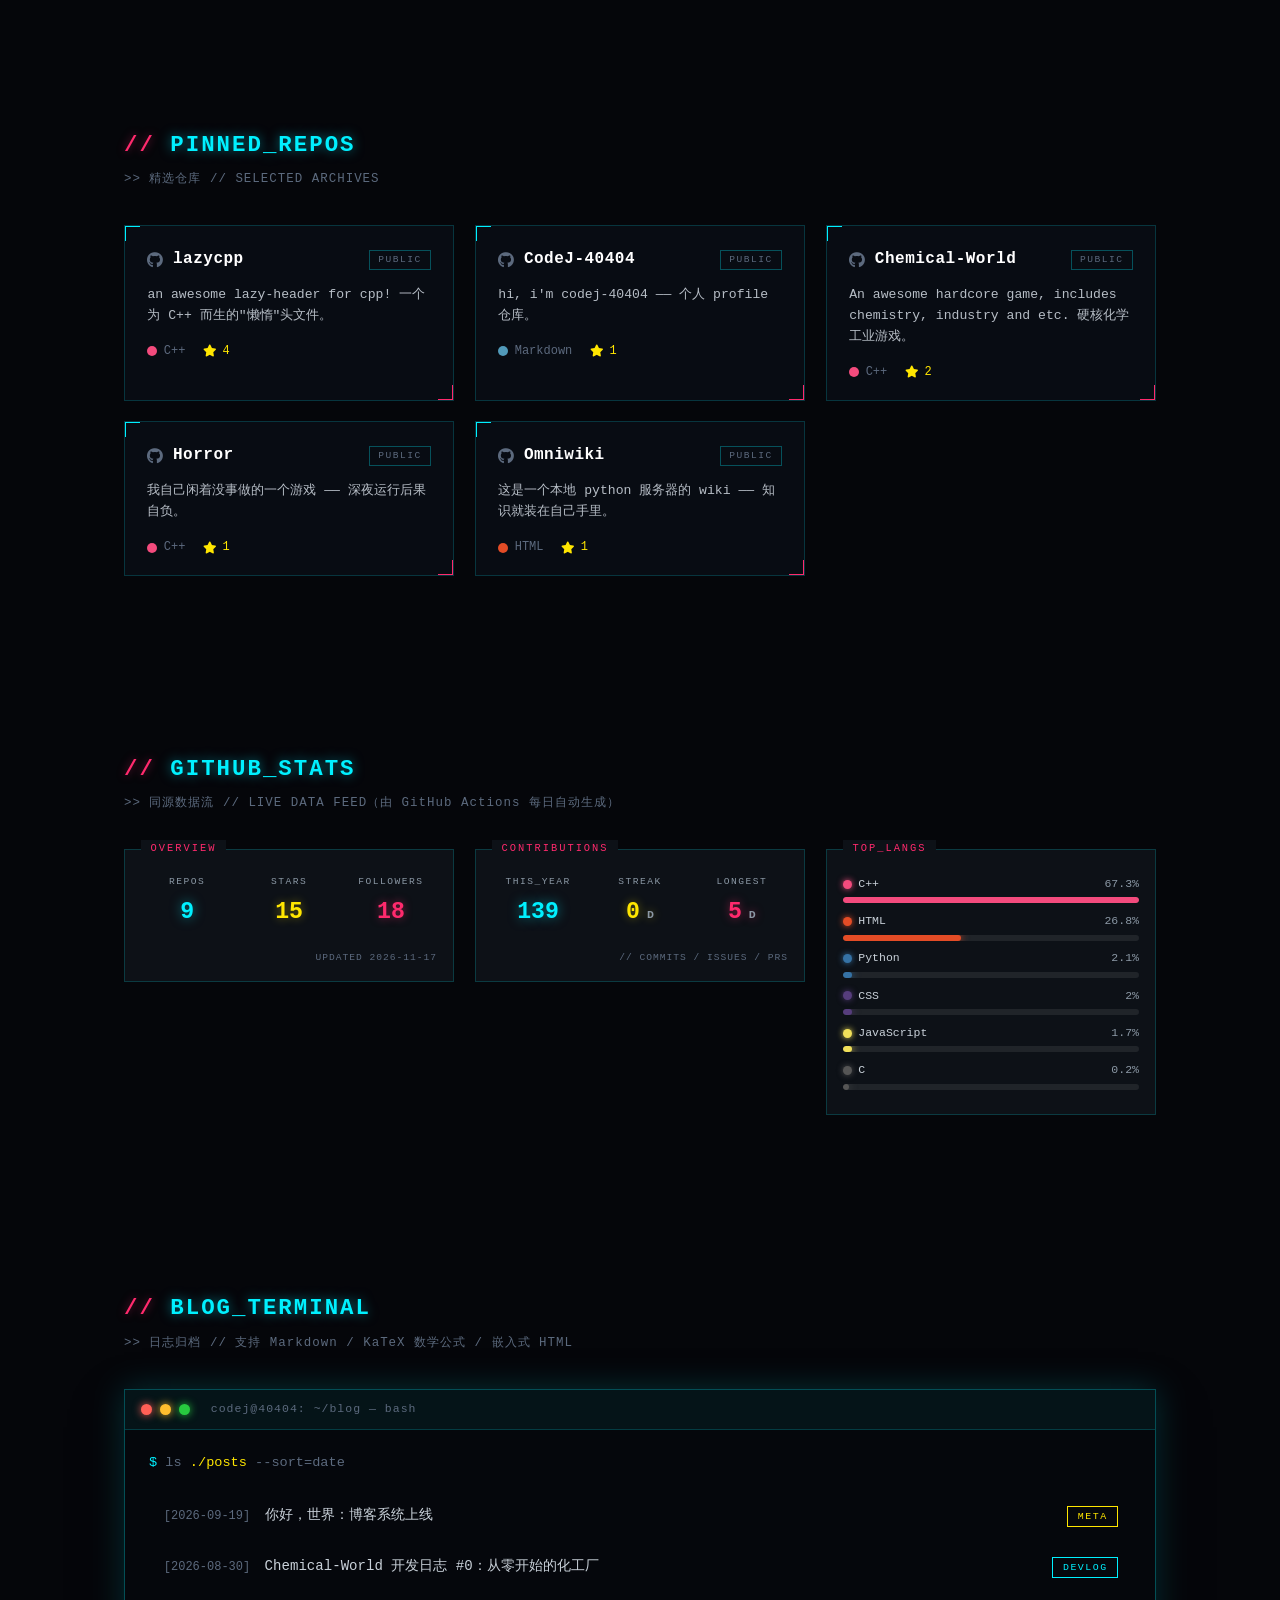
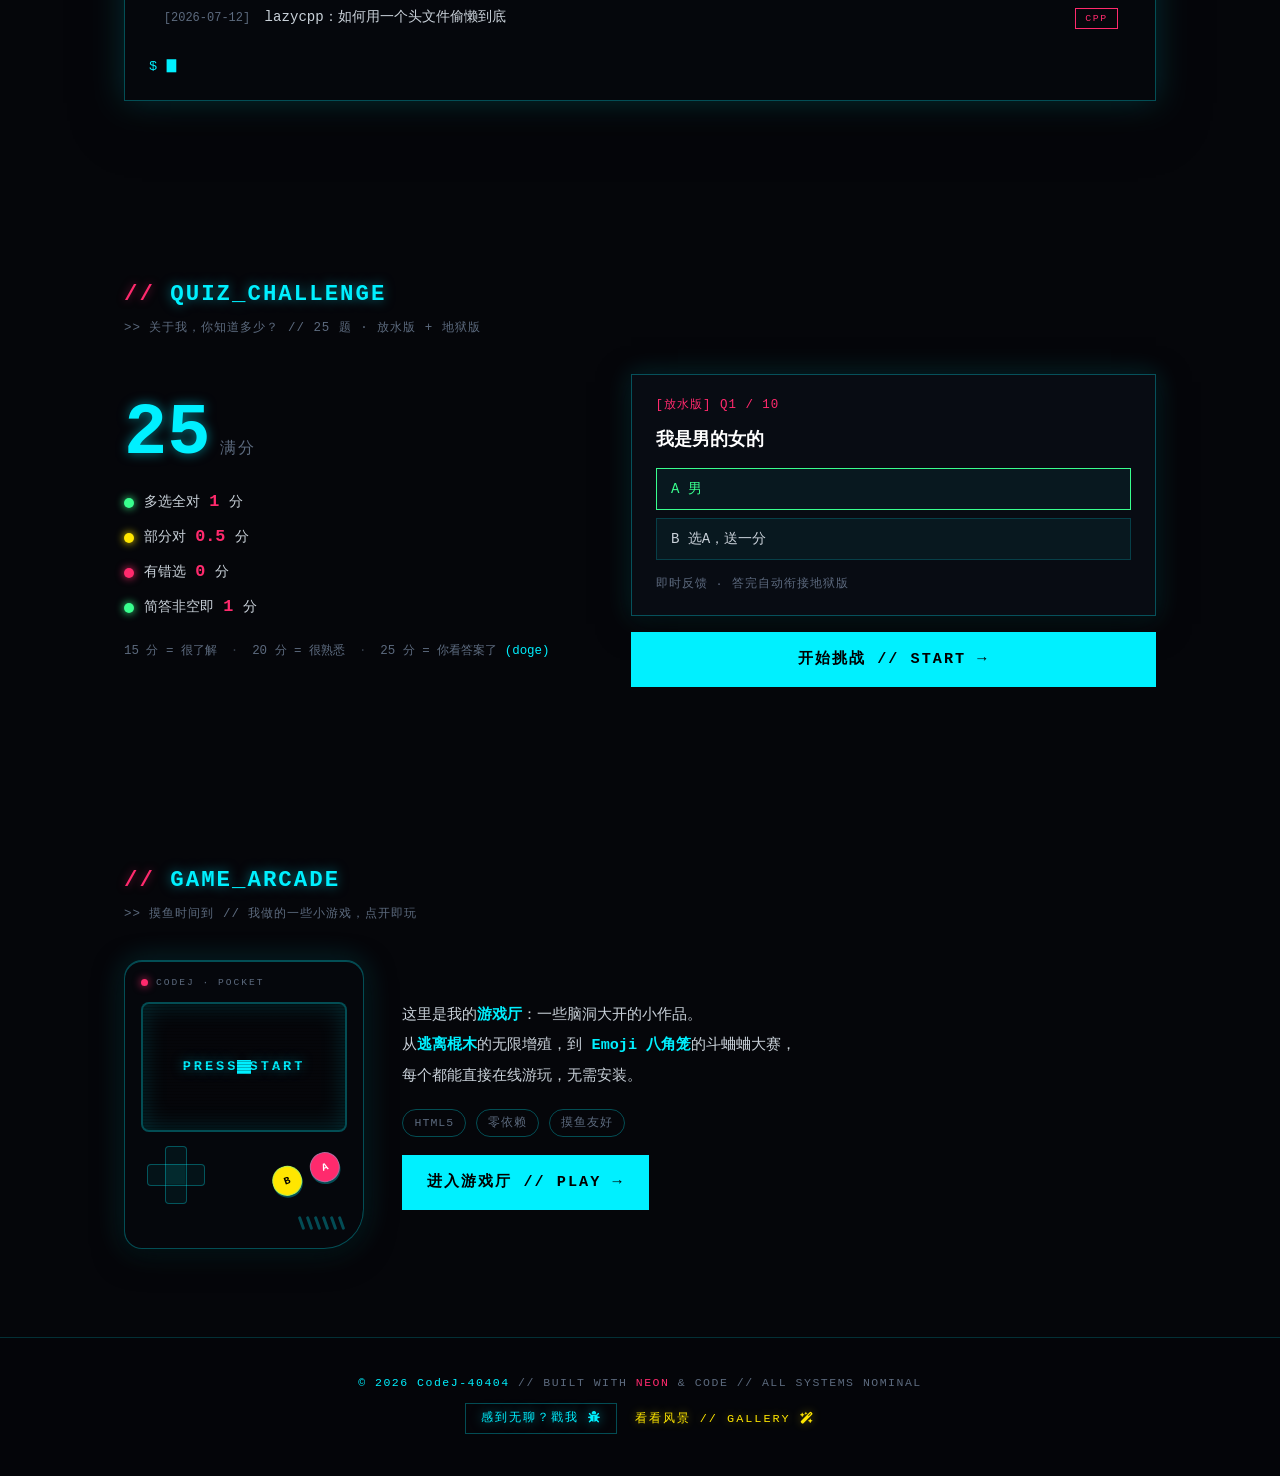
==== commit a6699bb8: "Add ADs section: recruitment, custom service and ideas hub" ====
--- a/index.html
+++ b/index.html
@@ -34,6 +34,7 @@
       <a href="#blog">BLOG</a>
       <a href="#quiz">QUIZ</a>
       <a href="#games">GAMES</a>
+      <a href="ads.html">ADs</a>
     </nav>
     <button id="nav-toggle" class="nav-toggle" type="button" aria-label="展开菜单" aria-expanded="false"><i class="fas fa-bars"></i></button>
     <button id="theme-toggle" class="theme-btn" type="button" aria-label="切换主题"></button>
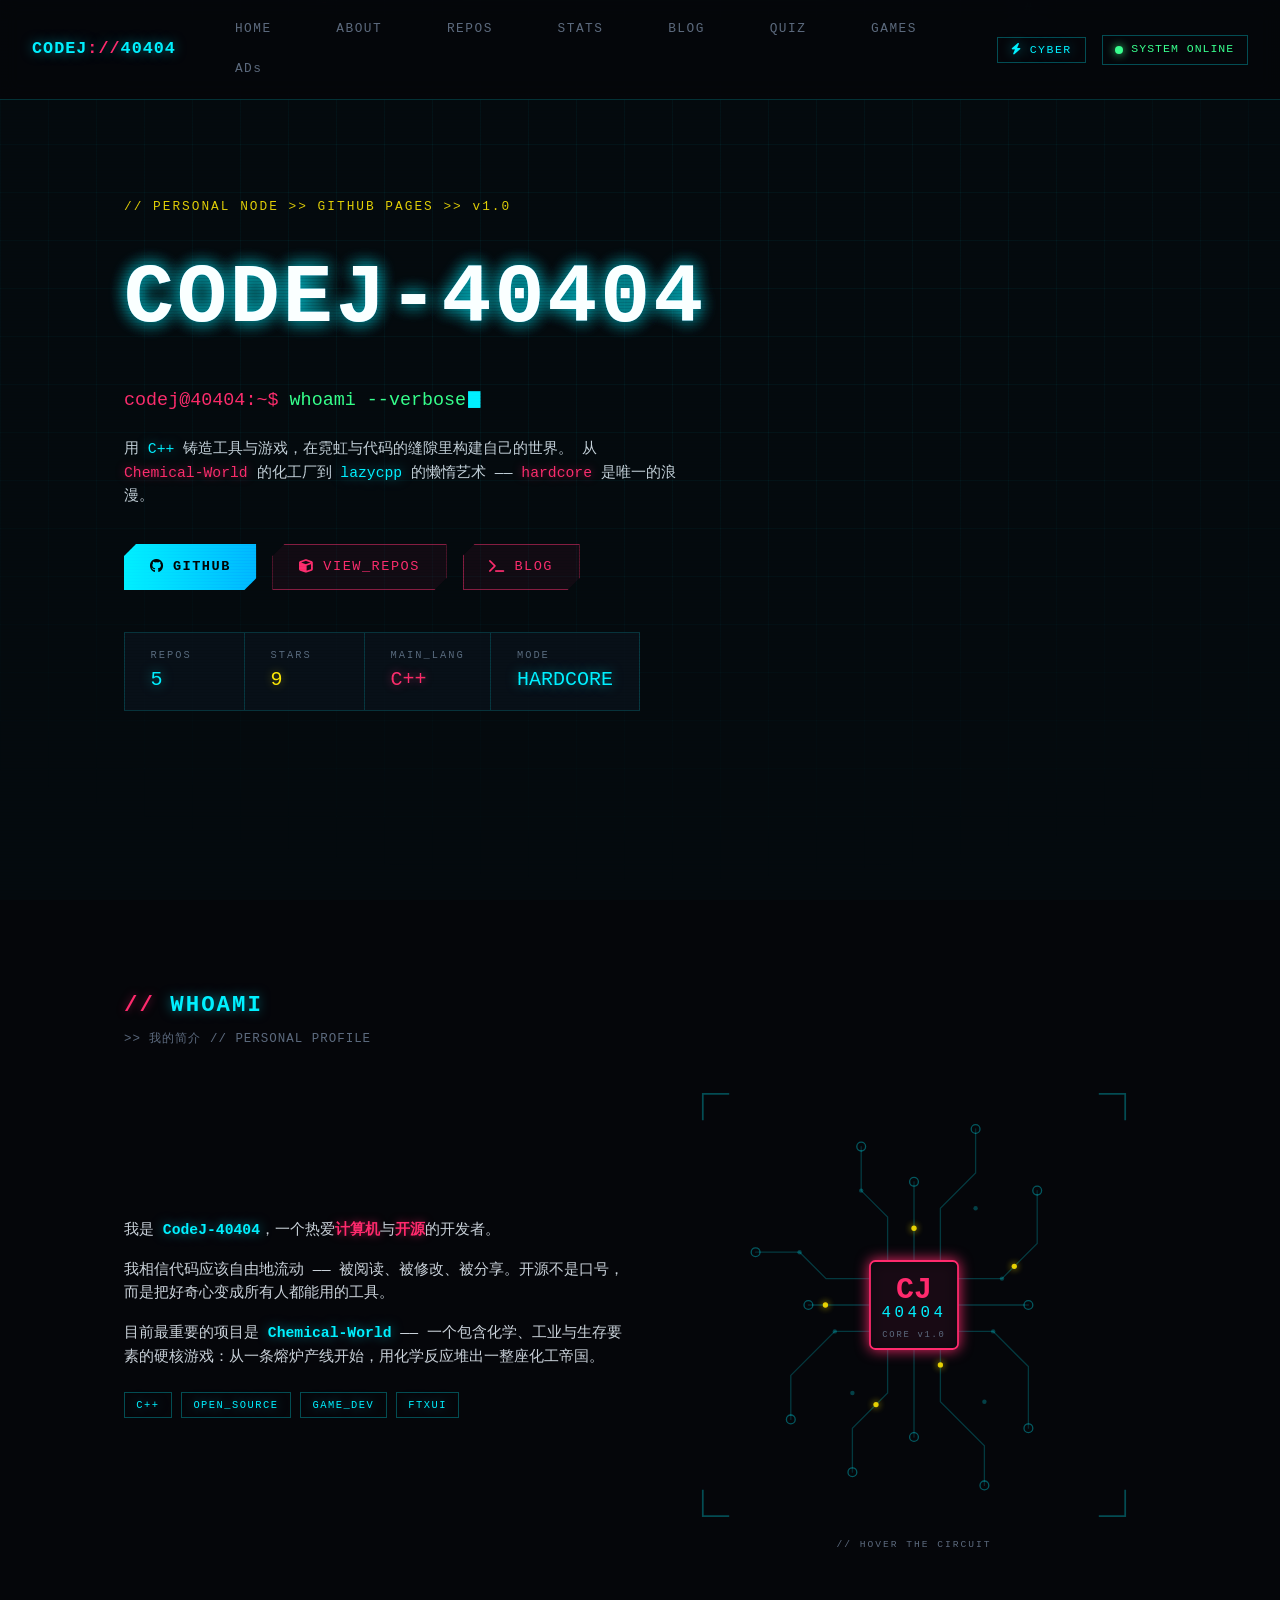
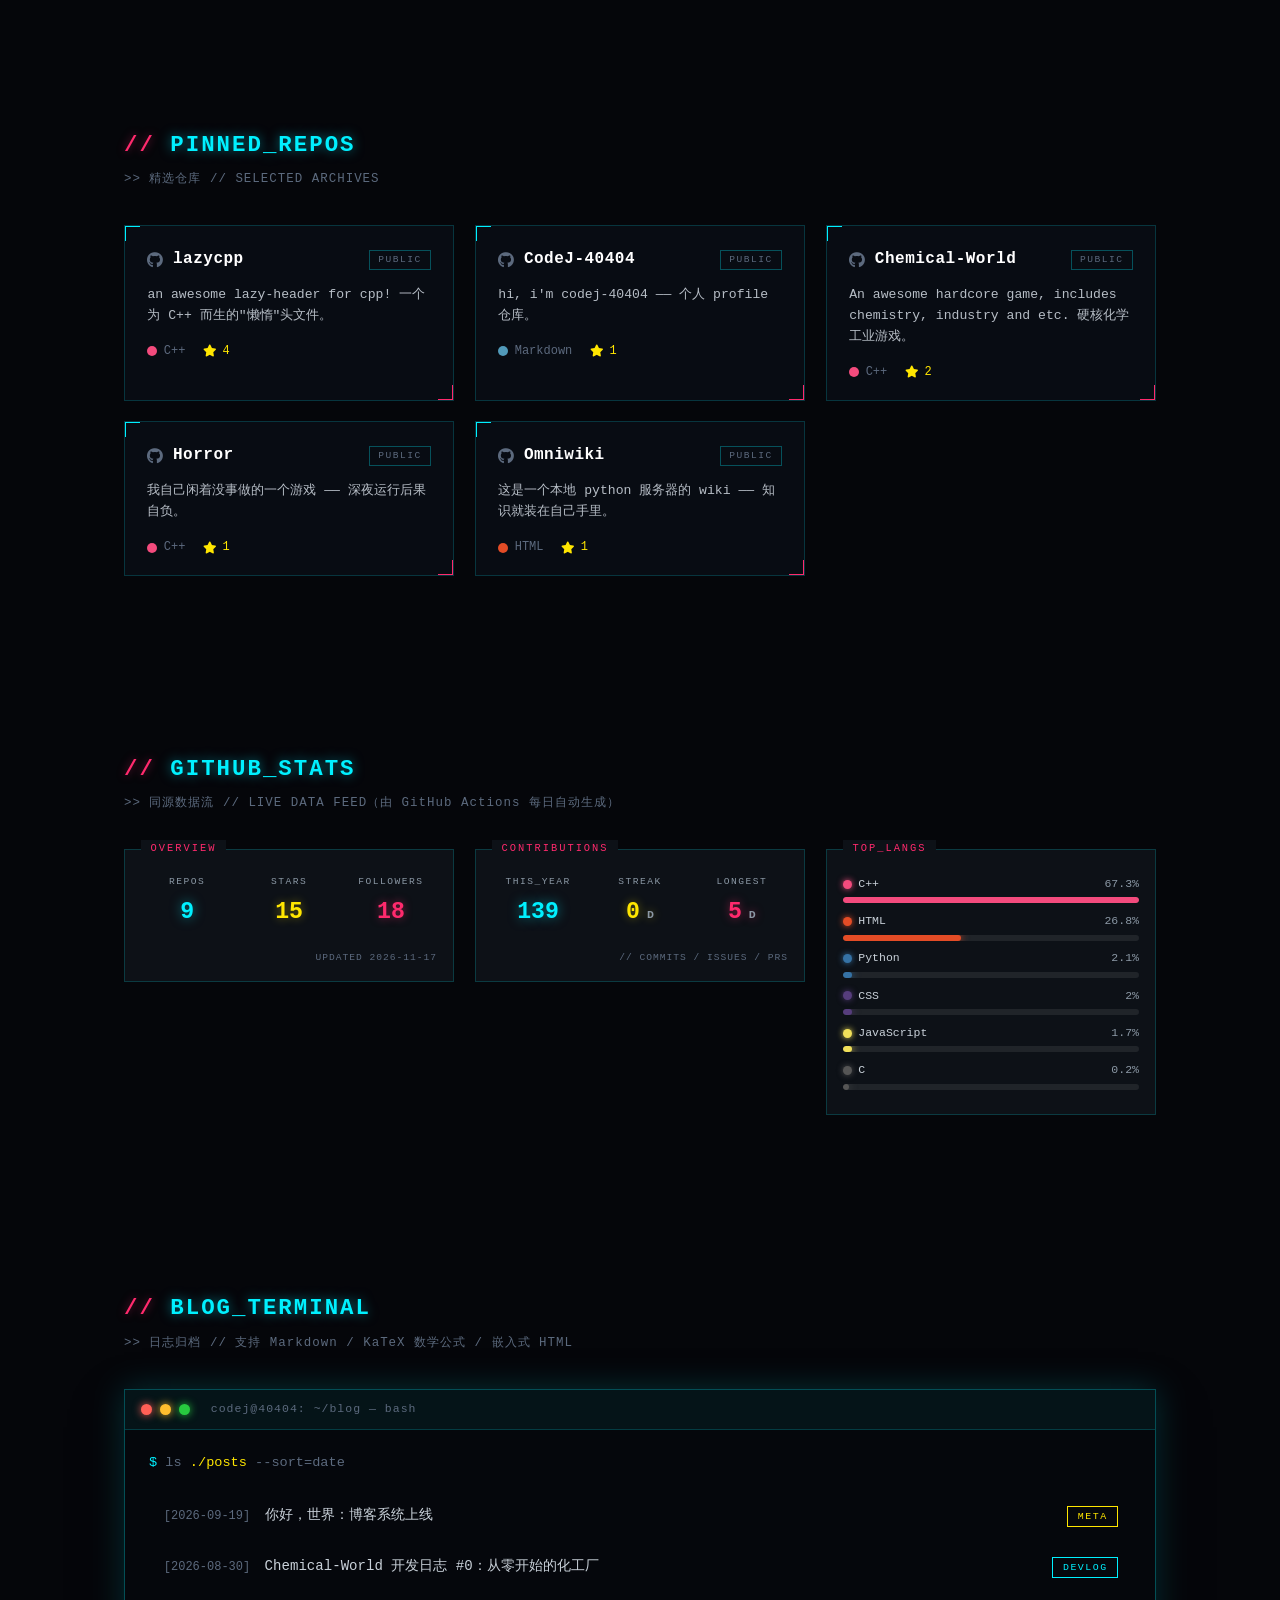
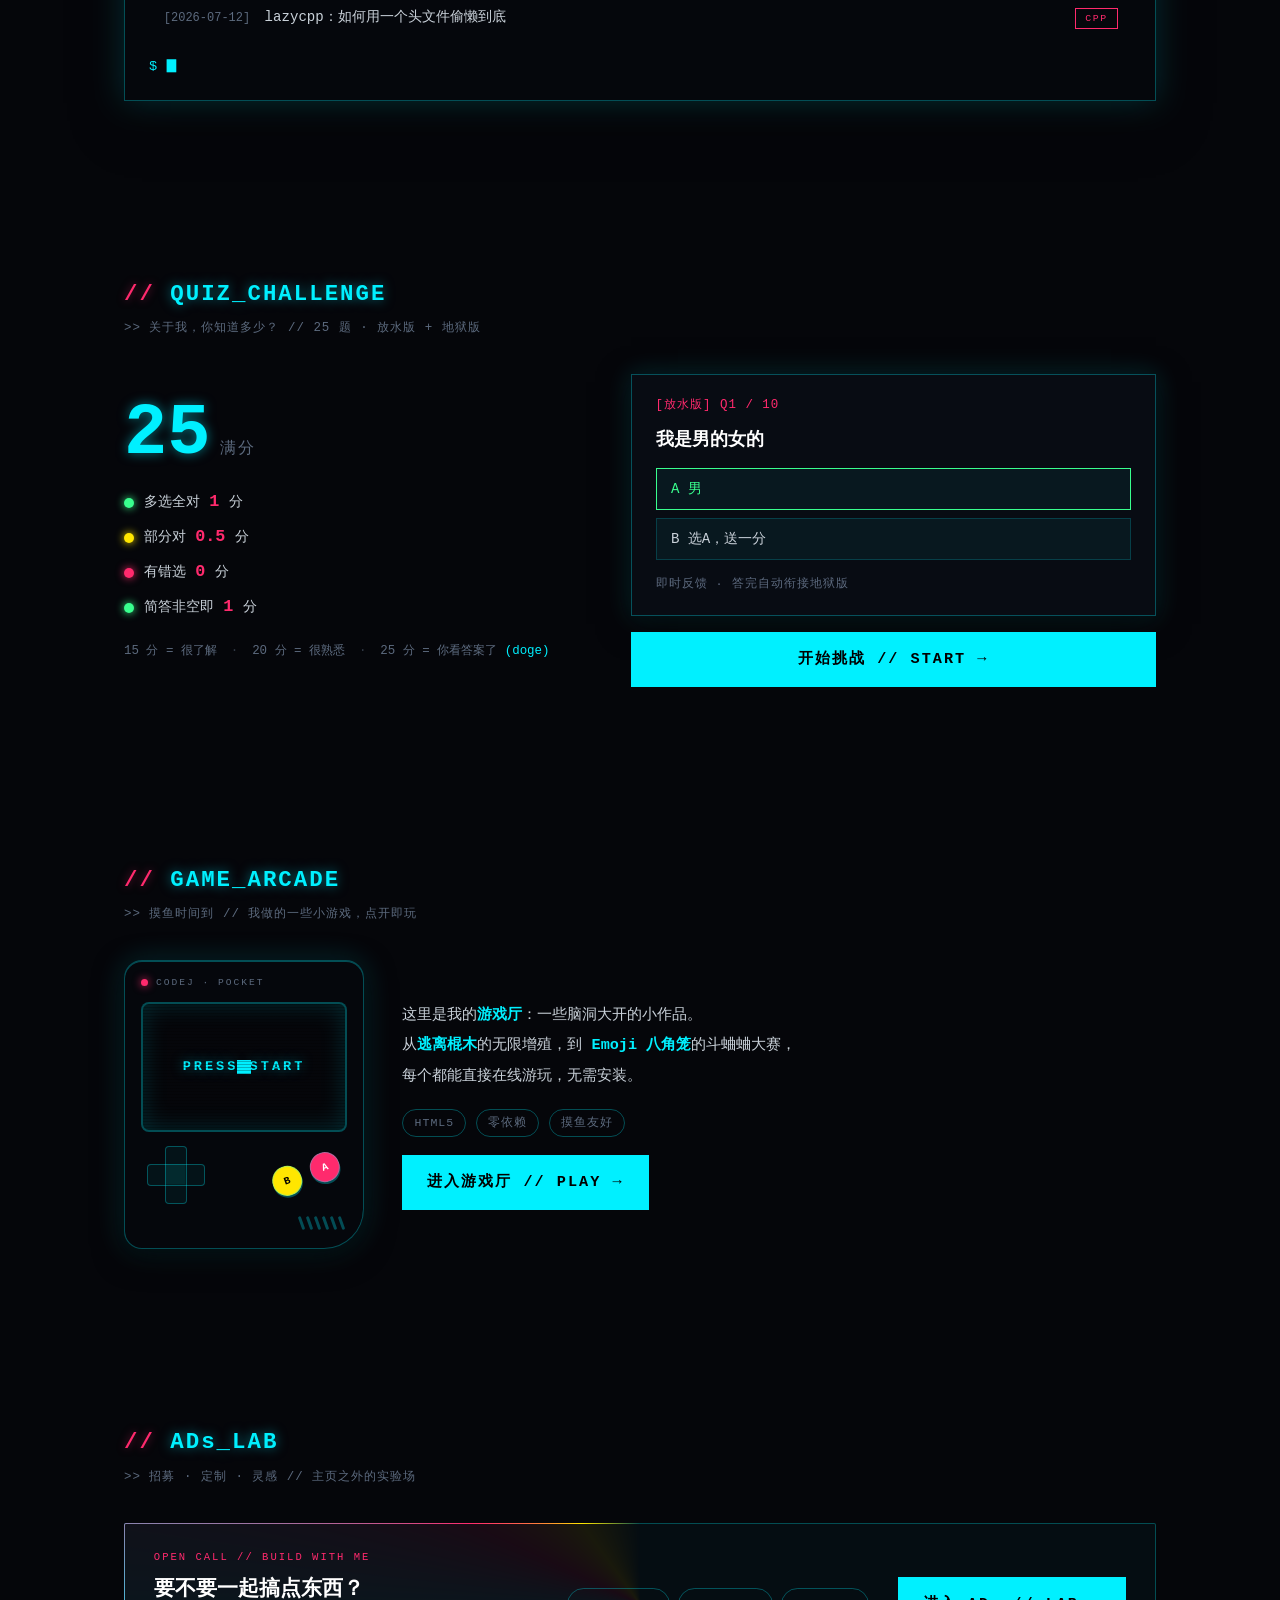
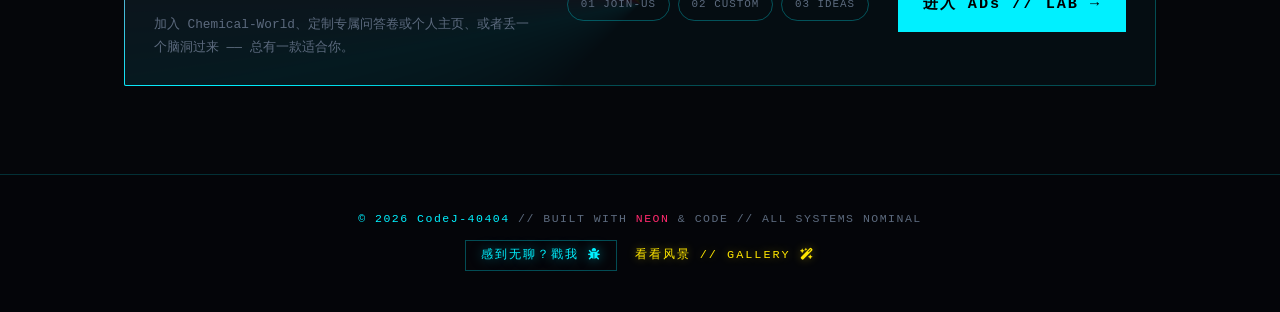
==== commit 0f854e77: "Add ADs entry section on homepage" ====
--- a/index.html
+++ b/index.html
@@ -34,7 +34,7 @@
       <a href="#blog">BLOG</a>
       <a href="#quiz">QUIZ</a>
       <a href="#games">GAMES</a>
-      <a href="ads.html">ADs</a>
+      <a href="#ads">ADs</a>
     </nav>
     <button id="nav-toggle" class="nav-toggle" type="button" aria-label="展开菜单" aria-expanded="false"><i class="fas fa-bars"></i></button>
     <button id="theme-toggle" class="theme-btn" type="button" aria-label="切换主题"></button>
@@ -330,6 +330,26 @@
         </div>
       </div>
     </section>
+
+    <section id="ads">
+      <h2 class="sec-title"><span class="mark">//</span> ADs_LAB</h2>
+      <p class="sec-sub">&gt;&gt; 招募 · 定制 · 灵感 // 主页之外的实验场</p>
+      <div class="ads-entry">
+        <div class="ads-entry-inner">
+          <div class="ads-entry-main">
+            <div class="ads-entry-kicker">OPEN CALL // BUILD WITH ME</div>
+            <h3 class="ads-entry-title">要不要一起搞点东西？</h3>
+            <p class="ads-entry-desc">加入 Chemical-World、定制专属问答卷或个人主页、或者丢一个脑洞过来 —— 总有一款适合你。</p>
+          </div>
+          <div class="ads-entry-list">
+            <span class="ads-entry-item">01 JOIN-US</span>
+            <span class="ads-entry-item">02 CUSTOM</span>
+            <span class="ads-entry-item">03 IDEAS</span>
+          </div>
+          <a class="qp-start ads-entry-btn" href="ads.html">进入 ADs // LAB →</a>
+        </div>
+      </div>
+    </section>
   </main>
 
   <footer>
--- a/style.css
+++ b/style.css
@@ -158,6 +158,7 @@
 html[data-theme="cyber"] .flicker { display: block; }
 html[data-theme="star"] #stars { display: block; }
 
+
 #matrix, #stars {
   position: fixed;
   inset: 0;
@@ -1155,6 +1156,76 @@
 @media (max-width: 760px) {
   .quiz-preview { grid-template-columns: 1fr; }
   .qp-big { font-size: 3.5rem; }
+}
+
+/* ---------- ADs 入口 ---------- */
+.ads-entry {
+  position: relative;
+  margin-top: 1.4rem;
+  padding: 1px;
+  border-radius: calc(var(--radius) + 2px);
+  overflow: hidden;
+  background: var(--line2);
+}
+.ads-entry::before {
+  content: '';
+  position: absolute;
+  left: 50%; top: 50%;
+  width: 200%; aspect-ratio: 1 / 1;
+  transform: translate(-50%, -50%);
+  background: conic-gradient(from 0deg,
+    transparent 0 62%,
+    var(--a1) 72%,
+    var(--a2) 82%,
+    var(--a3) 90%,
+    transparent 100%);
+  animation: adsSweep 6s linear infinite;
+}
+@keyframes adsSweep {
+  to { transform: translate(-50%, -50%) rotate(360deg); }
+}
+.ads-entry-inner {
+  position: relative; z-index: 1;
+  display: grid;
+  grid-template-columns: minmax(0, 1fr) auto auto;
+  align-items: center;
+  gap: 1.8rem;
+  padding: 1.6rem 1.8rem;
+  border-radius: calc(var(--radius) + 1px);
+  background: var(--panel2);
+}
+.ads-entry-kicker {
+  font-size: 0.66rem; letter-spacing: 2px;
+  color: var(--a2); margin-bottom: 0.45rem;
+}
+.ads-entry-title {
+  font-size: 1.3rem; color: var(--title);
+  margin: 0 0 0.4rem; font-weight: 700;
+}
+.ads-entry-desc {
+  font-size: 0.8rem; line-height: 1.8;
+  color: var(--dim); max-width: 460px;
+}
+.ads-entry-list { display: flex; gap: 0.5rem; flex-wrap: wrap; }
+.ads-entry-item {
+  font-size: 0.68rem; letter-spacing: 1px; white-space: nowrap;
+  padding: 0.42rem 0.8rem; border-radius: 99px;
+  border: 1px solid var(--line2); color: var(--dim);
+  transition: color 0.25s, border-color 0.25s, box-shadow 0.25s;
+}
+.ads-entry:hover .ads-entry-item {
+  color: var(--a1); border-color: var(--a1);
+  box-shadow: 0 0 14px var(--line2);
+}
+.ads-entry-btn { white-space: nowrap; }
+
+@media (max-width: 760px) {
+  .ads-entry-inner {
+    grid-template-columns: 1fr;
+    gap: 1.1rem;
+    padding: 1.3rem 1.2rem;
+  }
+  .ads-entry-btn { justify-self: start; }
 }
 
 /* ---------- GAMES 掌机板块 ---------- */
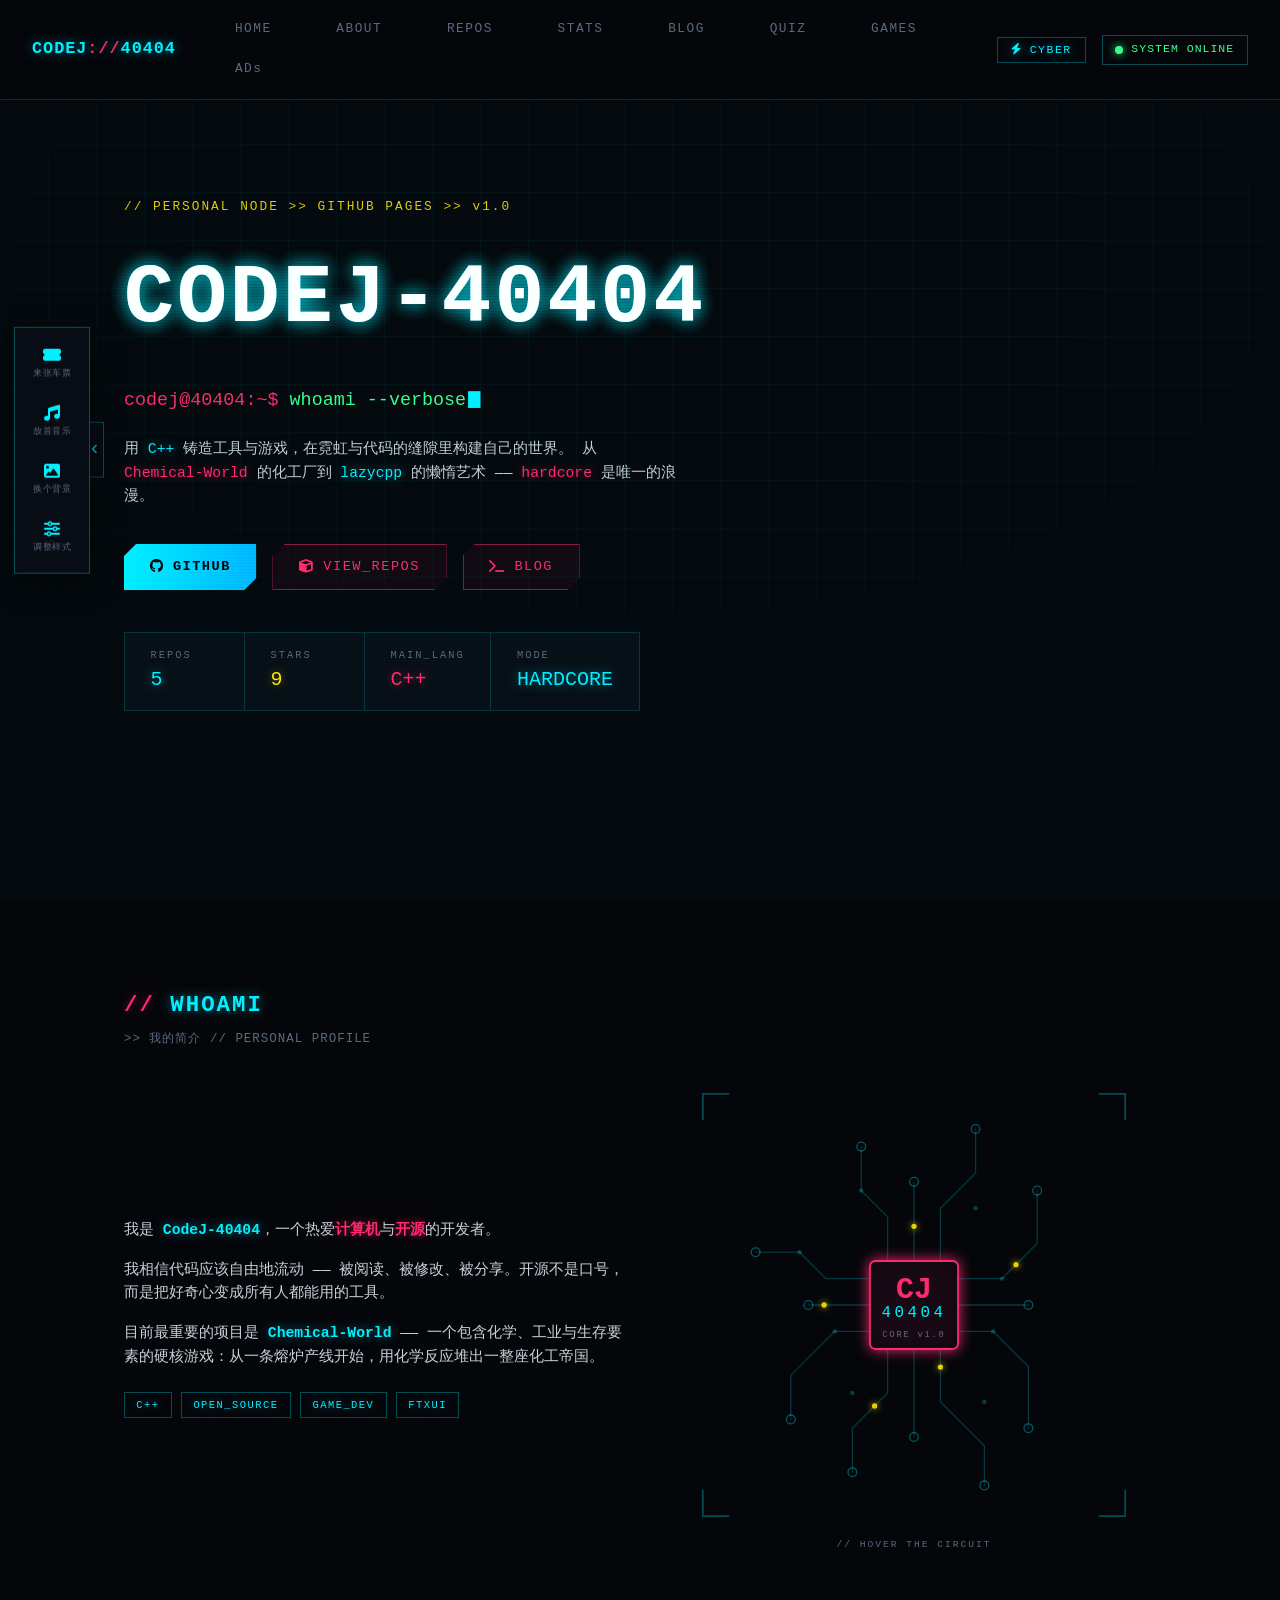
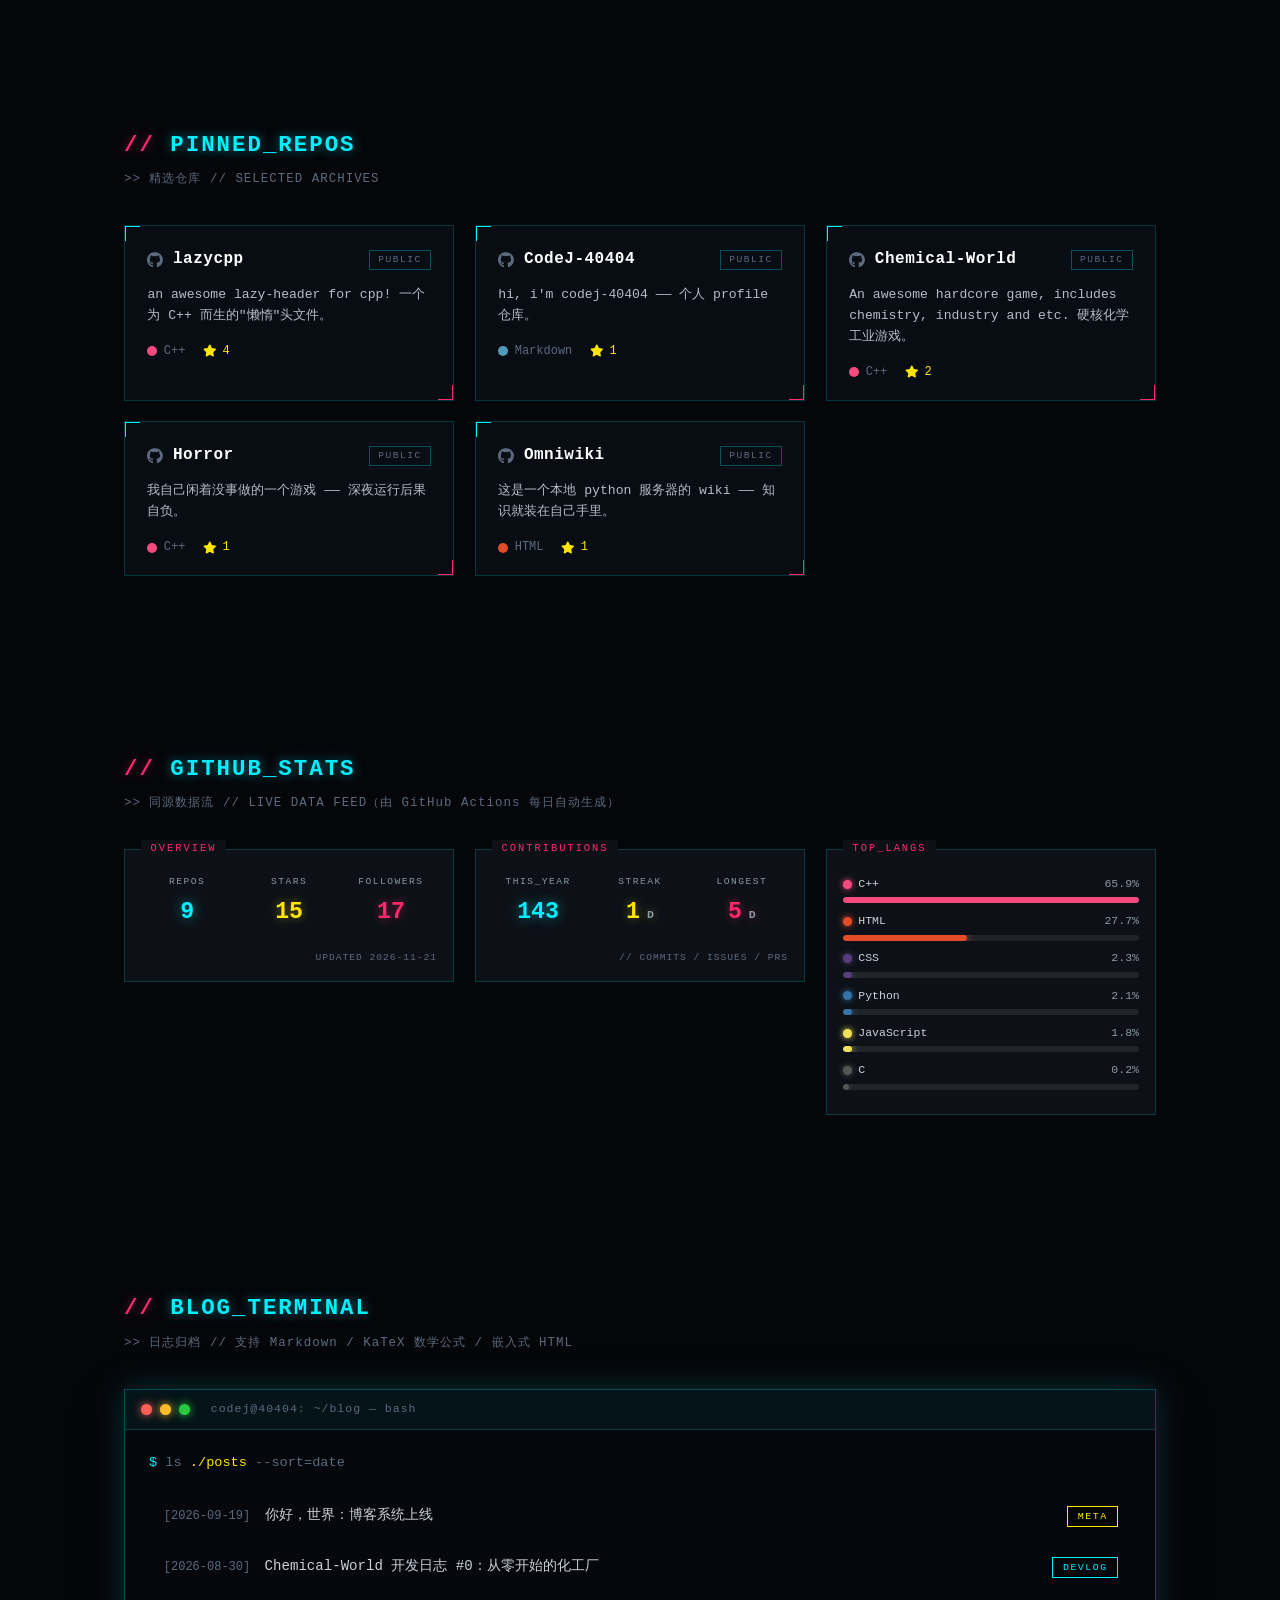
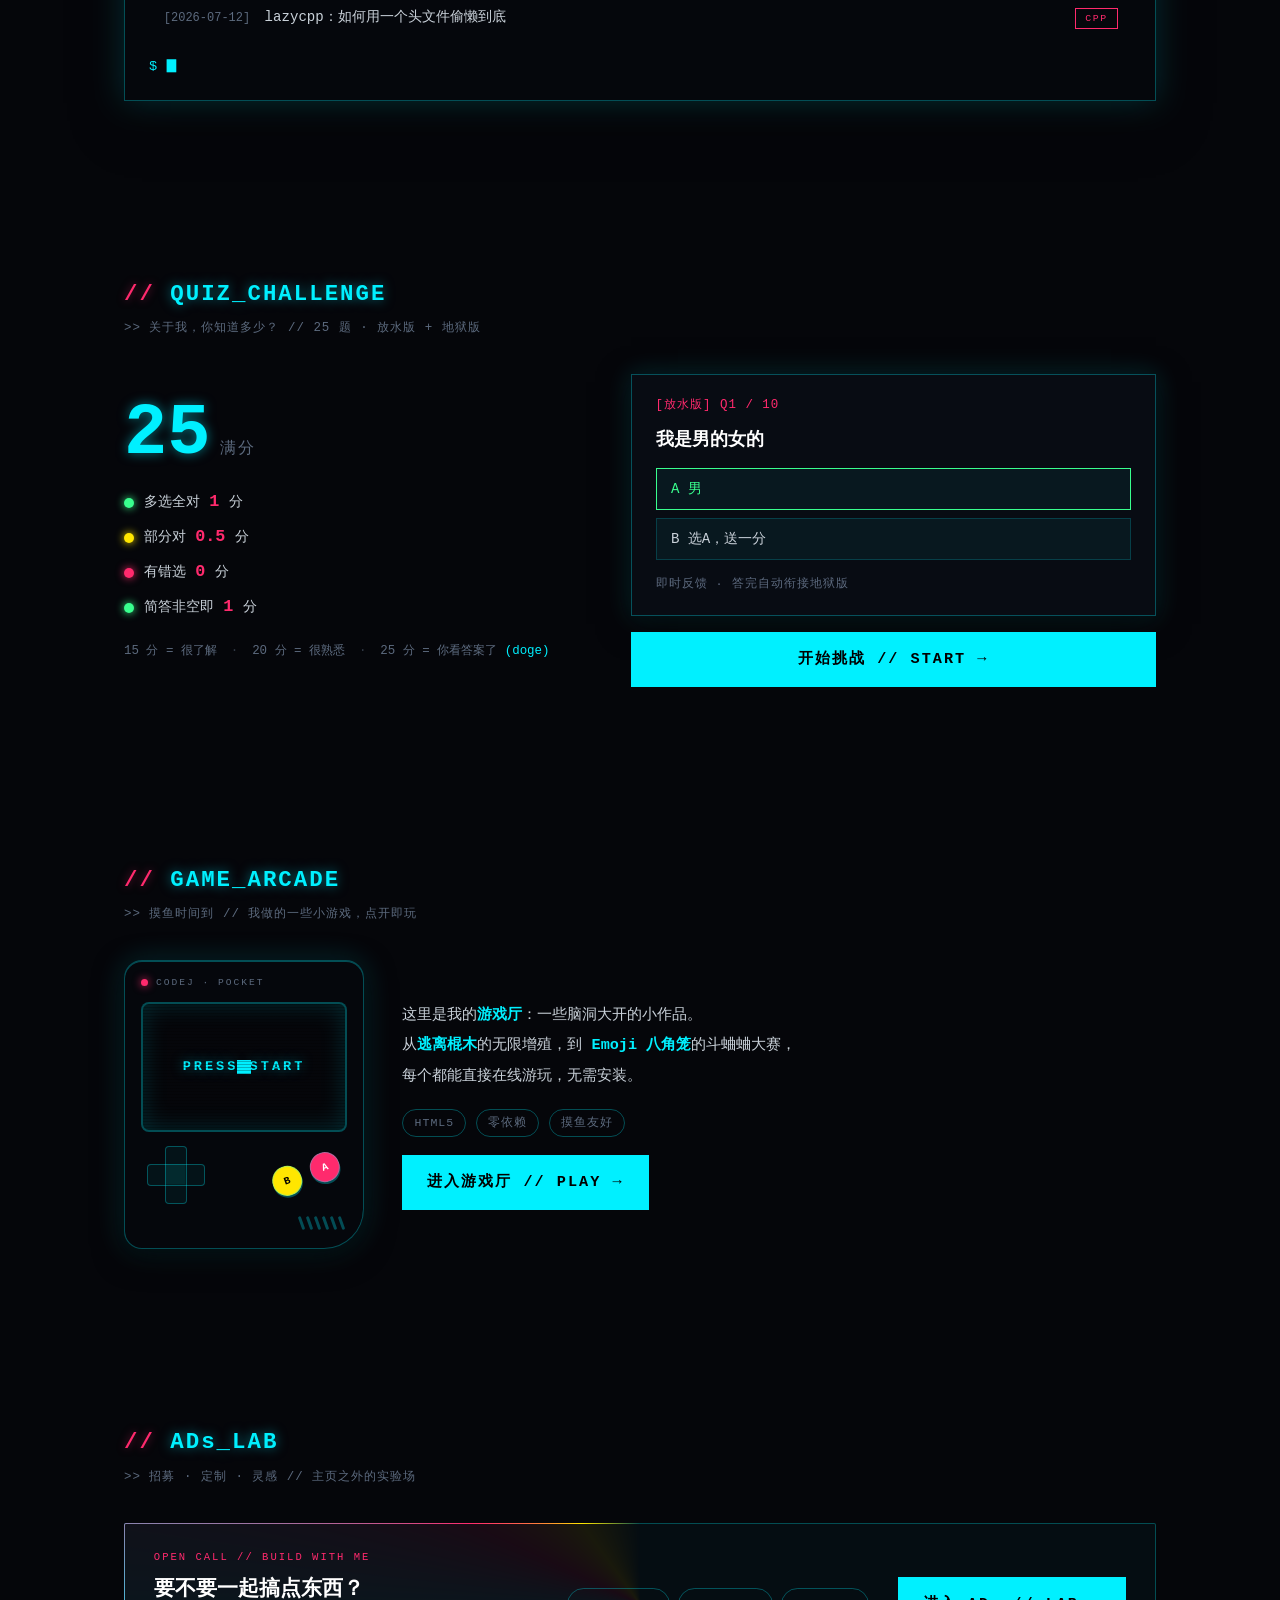
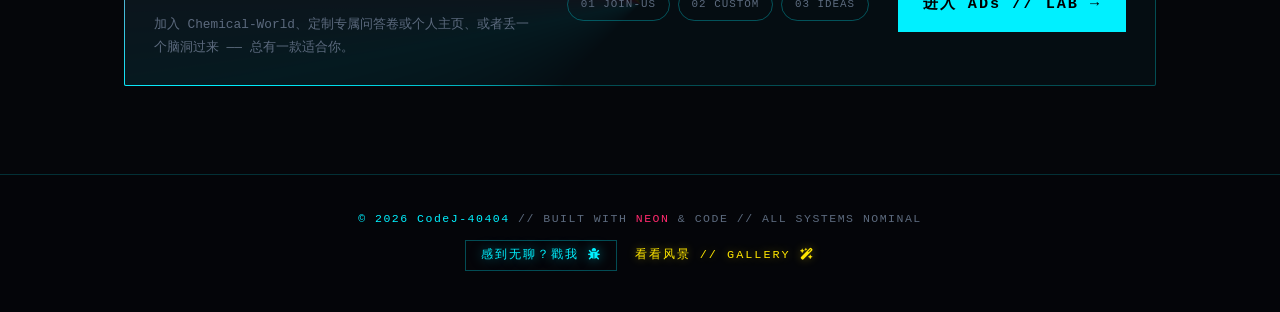
==== commit 36d325f4: "feat: 左侧工具栏新增样式工作台，车票支持四种样式与字体选择" ====
--- a/index.html
+++ b/index.html
@@ -12,7 +12,7 @@
   <!-- Font Awesome 6 -->
   <link rel="stylesheet" href="https://cdnjs.cloudflare.com/ajax/libs/font-awesome/6.5.2/css/all.min.css">
   <link rel="stylesheet" href="style.css">
-  <script src="app.js?v=2" defer></script>
+  <script src="app.js?v=4" defer></script>
   <script src="gallery.js" defer></script>
 </head>
 <body>
@@ -359,5 +359,31 @@
       <button class="boring-btn" type="button">看看风景 // GALLERY <i class="fas fa-wand-magic-sparkles"></i></button>
     </span>
   </footer>
+
+  <!-- 左侧工具栏 -->
+  <aside class="dock" id="dock">
+    <button class="dock-toggle" id="dock-toggle" type="button" aria-label="收起工具栏" aria-expanded="true">
+      <i class="fas fa-chevron-left"></i>
+    </button>
+    <div class="dock-inner">
+      <button class="dock-item" type="button" data-tool="ticket" title="生成一张可保存的车票">
+        <i class="fas fa-ticket-alt"></i><span>来张车票</span>
+      </button>
+      <button class="dock-item" type="button" data-tool="music" id="dock-music" title="导入本地音乐（支持 mp4）">
+        <i class="fas fa-music"></i><span>放首音乐</span>
+      </button>
+      <button class="dock-item" type="button" data-tool="bg" title="替换液态玻璃主题的背景">
+        <i class="fas fa-image"></i><span>换个背景</span>
+      </button>
+      <button class="dock-item" type="button" data-tool="style" title="手动调整当前页面样式">
+        <i class="fas fa-sliders-h"></i><span>调整样式</span>
+      </button>
+    </div>
+  </aside>
+
+  <div class="dock-panel" id="dock-panel" hidden></div>
+
+  <input type="file" id="dock-music-file" accept="audio/*,video/mp4,.mp3,.wav,.ogg,.m4a,.flac,.mp4" hidden>
+  <input type="file" id="dock-bg-file" accept="image/*" hidden>
 </body>
 </html>
--- a/style.css
+++ b/style.css
@@ -1,6 +1,6 @@
 /* ============================================================
    CodeJ-40404.github.io — 共享样式
-   三套主题：cyber(赛博朋克) / star(星空) / modern(简约现代)
+   五套主题：cyber(赛博朋克) / star(星空) / modern(简约现代) / glass(液态玻璃) / pixel(8bit终端)
    ============================================================ */
 
 /* ---------- 主题变量 ---------- */
@@ -126,6 +126,94 @@
   --sel-color: #fff;
 }
 
+html[data-theme="glass"] {
+  --bg: #e9f0fb;
+  --glass-photo: url('fengjing.png');
+  --bg-image:
+    linear-gradient(165deg, rgba(246, 250, 255, 0.86) 0%, rgba(238, 244, 255, 0.7) 48%, rgba(243, 248, 255, 0.84) 100%),
+    radial-gradient(ellipse 65% 55% at 12% 0%, rgba(125, 211, 252, 0.38), transparent 65%),
+    radial-gradient(ellipse 60% 50% at 92% 8%, rgba(216, 180, 254, 0.32), transparent 65%),
+    var(--glass-photo);
+  --nav-bg: rgba(255, 255, 255, 0.55);
+  --panel: rgba(255, 255, 255, 0.55);
+  --panel2: rgba(255, 255, 255, 0.42);
+  --panel3: rgba(255, 255, 255, 0.38);
+  --text: #1c2742;
+  --dim: #5b6584;
+  --a1: #2f7cf6;
+  --a2: #a855f7;
+  --a3: #06b6d4;
+  --green: #059669;
+  --line: rgba(120, 145, 200, 0.22);
+  --line2: rgba(120, 145, 200, 0.35);
+  --title: #0f1a3a;
+  --title-glow: none;
+  --glow-a1: 0 0 10px rgba(47, 124, 246, 0.25);
+  --glow-a2: 0 0 10px rgba(168, 85, 247, 0.22);
+  --glow-a3: 0 0 10px rgba(6, 182, 212, 0.22);
+  --font: 'Segoe UI', system-ui, -apple-system, 'PingFang SC', 'Microsoft YaHei', sans-serif;
+  --radius: 18px;
+  --btn-radius: 14px;
+  --btn-clip: none;
+  --btn1-bg: linear-gradient(100deg, #2f7cf6, #8b5cf6);
+  --btn1-color: #fff;
+  --btn1-shadow: 0 10px 24px rgba(47, 124, 246, 0.28);
+  --btn1-shadow-h: 0 14px 32px rgba(139, 92, 246, 0.4);
+  --btn2-color: #2f7cf6;
+  --btn2-bg: rgba(255, 255, 255, 0.55);
+  --btn2-border: rgba(120, 145, 200, 0.35);
+  --btn2-bg-h: rgba(255, 255, 255, 0.8);
+  --btn2-shadow-h: 0 10px 24px rgba(47, 124, 246, 0.18);
+  --card-shadow: 0 8px 32px rgba(80, 110, 170, 0.12), inset 0 1px 0 rgba(255, 255, 255, 0.8);
+  --scroll-bg: #e9eefb;
+  --scroll-thumb: linear-gradient(#2f7cf6, #a855f7);
+  --sel-bg: #2f7cf6;
+  --sel-color: #fff;
+}
+
+html[data-theme="pixel"] {
+  --bg: #030805;
+  --bg-image:
+    radial-gradient(ellipse 70% 50% at 50% -10%, rgba(51, 255, 102, 0.1), transparent 65%),
+    repeating-linear-gradient(0deg, rgba(51, 255, 102, 0.035) 0 1px, transparent 1px 4px),
+    repeating-linear-gradient(90deg, rgba(51, 255, 102, 0.025) 0 1px, transparent 1px 4px);
+  --nav-bg: rgba(3, 8, 5, 0.92);
+  --panel: rgba(6, 18, 10, 0.9);
+  --panel2: rgba(4, 12, 7, 0.95);
+  --panel3: rgba(51, 255, 102, 0.06);
+  --text: #b8ffc8;
+  --dim: #4f8a5f;
+  --a1: #33ff66;
+  --a2: #ffb000;
+  --a3: #00e5ff;
+  --green: #33ff66;
+  --line: rgba(51, 255, 102, 0.22);
+  --line2: rgba(51, 255, 102, 0.42);
+  --title: #d8ffe2;
+  --title-glow: 0 0 12px rgba(51, 255, 102, 0.55);
+  --glow-a1: 0 0 10px rgba(51, 255, 102, 0.5);
+  --glow-a2: 0 0 10px rgba(255, 176, 0, 0.45);
+  --glow-a3: 0 0 10px rgba(0, 229, 255, 0.4);
+  --font: 'Courier New', 'Cascadia Code', 'JetBrains Mono', monospace;
+  --radius: 0px;
+  --btn-radius: 0px;
+  --btn-clip: none;
+  --btn1-bg: #33ff66;
+  --btn1-color: #031007;
+  --btn1-shadow: 4px 4px 0 #0b3b1c;
+  --btn1-shadow-h: 4px 4px 0 #17612f;
+  --btn2-color: #33ff66;
+  --btn2-bg: transparent;
+  --btn2-border: rgba(51, 255, 102, 0.55);
+  --btn2-bg-h: rgba(51, 255, 102, 0.12);
+  --btn2-shadow-h: 4px 4px 0 rgba(51, 255, 102, 0.18);
+  --card-shadow: 6px 6px 0 rgba(51, 255, 102, 0.1);
+  --scroll-bg: #030805;
+  --scroll-thumb: #33ff66;
+  --sel-bg: #33ff66;
+  --sel-color: #031007;
+}
+
 /* ---------- 基础 ---------- */
 * { margin: 0; padding: 0; box-sizing: border-box; }
 
@@ -157,6 +245,86 @@
 html[data-theme="cyber"] .scanlines,
 html[data-theme="cyber"] .flicker { display: block; }
 html[data-theme="star"] #stars { display: block; }
+
+/* ---------- 液态玻璃主题特效 ---------- */
+html[data-theme="glass"] body {
+  background-size: 140% 140%, 140% 140%, 140% 140%, cover;
+  background-repeat: repeat, repeat, repeat, no-repeat;
+  background-position: center;
+}
+/* 手机 / 平板：换用竖版风景，cover 保持原始比例 */
+@media (max-width: 1024px), (pointer: coarse) {
+  html[data-theme="glass"] {
+    --glass-photo: url('fengjing2.png');
+  }
+  html[data-theme="glass"] body {
+    background-size: 140% 140%, 140% 140%, 140% 140%, cover;
+    background-position: center;
+  }
+}
+html[data-theme="glass"] .nav {
+  background: var(--nav-bg);
+  backdrop-filter: blur(22px) saturate(180%);
+  -webkit-backdrop-filter: blur(22px) saturate(180%);
+}
+html[data-theme="glass"] .hud,
+html[data-theme="glass"] .repo-card,
+html[data-theme="glass"] .term-window,
+html[data-theme="glass"] .qp-card,
+html[data-theme="glass"] .console,
+html[data-theme="glass"] .ads-entry-inner,
+html[data-theme="glass"] #stat-overview,
+html[data-theme="glass"] #stat-contribs,
+html[data-theme="glass"] #stat-langs {
+  backdrop-filter: blur(18px) saturate(160%);
+  -webkit-backdrop-filter: blur(18px) saturate(160%);
+  border-color: rgba(255, 255, 255, 0.72);
+  box-shadow: 0 8px 32px rgba(80, 110, 170, 0.12),
+              inset 0 1px 0 rgba(255, 255, 255, 0.9);
+}
+html[data-theme="glass"] .repo-card,
+html[data-theme="glass"] .hud,
+html[data-theme="glass"] .term-window {
+  transition: background 0.4s ease, border-color 0.3s ease, box-shadow 0.3s ease, transform 0.3s ease;
+}
+
+/* ---------- 8BIT 终端主题特效 ---------- */
+html[data-theme="pixel"] .scanlines,
+html[data-theme="pixel"] .flicker { display: block; }
+html[data-theme="pixel"] .flicker { background: rgba(51, 255, 102, 0.025); }
+html[data-theme="pixel"] .repo-card::before,
+html[data-theme="pixel"] .repo-card::after { display: none; }
+html[data-theme="pixel"] .sec-title::after {
+  content: '█';
+  margin-left: 0.5rem;
+  color: var(--a1);
+  animation: blink 1.1s steps(1) infinite;
+}
+html[data-theme="pixel"] .nav-links a:hover {
+  background: var(--a1);
+  color: #031007;
+  text-shadow: none;
+}
+html[data-theme="pixel"] .hud,
+html[data-theme="pixel"] .repo-card,
+html[data-theme="pixel"] .term-window,
+html[data-theme="pixel"] .qp-card,
+html[data-theme="pixel"] .console,
+html[data-theme="pixel"] .ads-entry-inner,
+html[data-theme="pixel"] #stat-overview,
+html[data-theme="pixel"] #stat-contribs,
+html[data-theme="pixel"] #stat-langs {
+  border-width: 2px;
+  box-shadow: 6px 6px 0 rgba(51, 255, 102, 0.1);
+}
+html[data-theme="pixel"] .btn:active,
+html[data-theme="pixel"] .magnet-btn:active,
+html[data-theme="pixel"] .qp-start:active,
+html[data-theme="pixel"] .game-play:active {
+  transform: translate(3px, 3px);
+  box-shadow: none !important;
+}
+html[data-theme="pixel"] ::-webkit-scrollbar-thumb { border-radius: 0; }
 
 
 #matrix, #stars {
@@ -521,6 +689,8 @@
 
 html[data-theme="modern"] .repo-card::before,
 html[data-theme="modern"] .repo-card::after { display: none; }
+html[data-theme="glass"] .repo-card::before,
+html[data-theme="glass"] .repo-card::after { display: none; }
 
 .repo-card:hover {
   transform: translateY(-5px);
@@ -1502,3 +1672,422 @@
   html[data-theme="cyber"] .glitch::after { animation: none; }
   html { scroll-behavior: auto; }
 }
+
+/* ---------- 生日彩蛋（每年 3 月 9 日） ---------- */
+#bday-canvas {
+  position: fixed;
+  inset: 0;
+  width: 100%;
+  height: 100%;
+  pointer-events: none;
+  z-index: 9998;
+}
+.bday-card {
+  position: fixed;
+  left: 50%; top: 50%;
+  z-index: 9999;
+  width: min(420px, 90vw);
+  padding: 2.1rem 1.9rem 1.7rem;
+  text-align: center;
+  border: 1px solid var(--line2);
+  border-radius: var(--radius);
+  background: var(--panel);
+  box-shadow: 0 24px 80px rgba(0, 0, 0, 0.28), 0 0 42px var(--line2);
+  backdrop-filter: blur(18px) saturate(140%);
+  -webkit-backdrop-filter: blur(18px) saturate(140%);
+  animation: bdayPop 0.5s cubic-bezier(0.2, 1.3, 0.4, 1) both;
+}
+.bday-cake {
+  font-size: 3rem;
+  line-height: 1;
+  margin-bottom: 0.7rem;
+  animation: bdayBounce 1.8s ease-in-out infinite;
+}
+.bday-kicker {
+  font-size: 0.66rem;
+  letter-spacing: 2px;
+  color: var(--a2);
+}
+.bday-title {
+  margin: 0.45rem 0 0.6rem;
+  font-size: 1.5rem;
+  letter-spacing: 3px;
+  background: linear-gradient(90deg, var(--a1), var(--a2), var(--a3));
+  -webkit-background-clip: text;
+  background-clip: text;
+  -webkit-text-fill-color: transparent;
+  color: var(--title);
+}
+.bday-sub {
+  margin: 0;
+  font-size: 0.8rem;
+  line-height: 1.9;
+  color: var(--dim);
+}
+.bday-close {
+  margin-top: 1.2rem;
+  padding: 0.6rem 1.2rem;
+  font-family: inherit;
+  font-size: 0.75rem;
+  letter-spacing: 1px;
+  cursor: pointer;
+  color: var(--btn2-color);
+  background: var(--btn2-bg);
+  border: 1px solid var(--btn2-border);
+  border-radius: var(--btn-radius);
+  transition: background 0.2s, box-shadow 0.2s, transform 0.2s;
+}
+.bday-close:hover {
+  background: var(--btn2-bg-h);
+  box-shadow: var(--btn2-shadow-h);
+}
+@keyframes bdayPop {
+  from { opacity: 0; transform: translate(-50%, -46%) scale(0.9); }
+  to   { opacity: 1; transform: translate(-50%, -50%) scale(1); }
+}
+@keyframes bdayBounce {
+  0%, 100% { transform: translateY(0) rotate(-4deg); }
+  50%      { transform: translateY(-8px) rotate(4deg); }
+}
+@media (max-width: 600px) {
+  .bday-card { padding: 1.7rem 1.2rem 1.4rem; }
+  .bday-title { font-size: 1.25rem; letter-spacing: 2px; }
+}
+@media (prefers-reduced-motion: reduce) {
+  .bday-card, .bday-cake { animation: none; }
+}
+
+/* ---------- 左侧工具栏 ---------- */
+.dock {
+  position: fixed;
+  left: 14px;
+  top: 50%;
+  z-index: 130;
+  width: 76px;
+  transform: translateY(-50%);
+  transition: transform 0.35s cubic-bezier(0.4, 0, 0.2, 1);
+}
+.dock.collapsed { transform: translate(-90px, -50%); }
+.dock-toggle {
+  position: absolute;
+  right: -14px;
+  top: 50%;
+  width: 18px;
+  height: 56px;
+  padding: 0;
+  transform: translateY(-50%);
+  cursor: pointer;
+  font-size: 0.6rem;
+  color: var(--a1);
+  background: var(--panel);
+  border: 1px solid var(--line2);
+  border-left: none;
+  border-radius: 0 var(--btn-radius) var(--btn-radius) 0;
+  backdrop-filter: blur(12px);
+  -webkit-backdrop-filter: blur(12px);
+}
+.dock-toggle:hover { color: var(--a2); }
+.dock-toggle i { transition: transform 0.35s; }
+.dock.collapsed .dock-toggle i { transform: rotate(180deg); }
+.dock-inner {
+  display: flex;
+  flex-direction: column;
+  gap: 4px;
+  padding: 8px;
+  background: var(--panel);
+  border: 1px solid var(--line2);
+  border-radius: var(--radius);
+  box-shadow: var(--card-shadow);
+  backdrop-filter: blur(14px) saturate(140%);
+  -webkit-backdrop-filter: blur(14px) saturate(140%);
+}
+.dock-item {
+  display: flex;
+  flex-direction: column;
+  align-items: center;
+  gap: 5px;
+  padding: 10px 2px;
+  cursor: pointer;
+  font-family: inherit;
+  font-size: 0.58rem;
+  letter-spacing: 0.5px;
+  line-height: 1.2;
+  white-space: nowrap;
+  color: var(--dim);
+  background: transparent;
+  border: 1px solid transparent;
+  border-radius: calc(var(--radius) * 0.6);
+  transition: color 0.2s, background 0.2s, border-color 0.2s, box-shadow 0.2s;
+}
+.dock-item i { font-size: 1rem; color: var(--a1); }
+.dock-item:hover,
+.dock-item.active {
+  color: var(--text);
+  background: var(--panel3);
+  border-color: var(--line2);
+  box-shadow: var(--glow-a1);
+}
+.dock-item.playing i { color: var(--a2); animation: blink 1.6s steps(1) infinite; }
+.dock-panel {
+  position: fixed;
+  left: 104px;
+  top: 50%;
+  z-index: 131;
+  width: 296px;
+  max-height: 82vh;
+  overflow-y: auto;
+  padding: 14px;
+  transform: translateY(-50%);
+  background: var(--panel);
+  border: 1px solid var(--line2);
+  border-radius: var(--radius);
+  box-shadow: var(--card-shadow);
+  backdrop-filter: blur(18px) saturate(140%);
+  -webkit-backdrop-filter: blur(18px) saturate(140%);
+  animation: dockIn 0.22s ease both;
+}
+.dock-panel[hidden] { display: none; }
+@keyframes dockIn {
+  from { opacity: 0; transform: translate(-6px, -50%); }
+  to   { opacity: 1; transform: translate(0, -50%); }
+}
+.dock-panel-title {
+  display: flex;
+  align-items: center;
+  justify-content: space-between;
+  margin-bottom: 10px;
+  font-size: 0.68rem;
+  letter-spacing: 1px;
+  color: var(--a2);
+}
+.dock-x {
+  padding: 2px 6px;
+  cursor: pointer;
+  font-family: inherit;
+  font-size: 0.7rem;
+  color: var(--dim);
+  background: transparent;
+  border: none;
+}
+.dock-x:hover { color: var(--a1); }
+.dock-hint {
+  margin: 0 0 12px;
+  font-size: 0.6rem;
+  line-height: 1.7;
+  color: var(--dim);
+}
+.dock-field { margin-bottom: 10px; }
+.dock-field label {
+  display: flex;
+  justify-content: space-between;
+  margin-bottom: 4px;
+  font-size: 0.64rem;
+  color: var(--dim);
+}
+.dock-field b { color: var(--a1); font-weight: 400; }
+.dock-field input[type="range"] {
+  width: 100%;
+  cursor: pointer;
+  accent-color: var(--a1);
+}
+/* 样式工作台 */
+.style-sec {
+  padding: 10px 0;
+  border-top: 1px dashed var(--line);
+}
+.dock-hint + .style-sec { padding-top: 0; border-top: none; }
+.style-sec .dock-field:last-child { margin-bottom: 0; }
+.style-sec h5 {
+  display: flex;
+  align-items: center;
+  gap: 6px;
+  margin: 0 0 8px;
+  font-size: 0.58rem;
+  font-weight: 600;
+  letter-spacing: 1.5px;
+  color: var(--a2);
+}
+.style-colors {
+  display: grid;
+  grid-template-columns: repeat(5, 1fr);
+  gap: 6px;
+}
+.style-color {
+  display: flex;
+  flex-direction: column;
+  align-items: center;
+  gap: 4px;
+  cursor: pointer;
+  font-size: 0.52rem;
+  color: var(--dim);
+}
+.style-color input[type="color"] {
+  width: 100%;
+  height: 26px;
+  padding: 0;
+  cursor: pointer;
+  background: transparent;
+  border: 1px solid var(--line2);
+  border-radius: calc(var(--radius) * 0.4);
+}
+.style-color input[type="color"]::-webkit-color-swatch-wrapper { padding: 2px; }
+.style-color input[type="color"]::-webkit-color-swatch { border: none; border-radius: 2px; }
+.style-select {
+  width: 100%;
+  padding: 6px;
+  cursor: pointer;
+  font-family: inherit;
+  font-size: 0.64rem;
+  color: var(--text);
+  background: var(--panel2);
+  border: 1px solid var(--line2);
+  border-radius: calc(var(--radius) * 0.5);
+}
+.style-adv {
+  margin-top: 4px;
+  padding-top: 10px;
+  border-top: 1px dashed var(--line);
+}
+.style-adv summary {
+  cursor: pointer;
+  font-size: 0.62rem;
+  letter-spacing: 1px;
+  color: var(--a2);
+}
+.style-adv[open] summary { margin-bottom: 8px; }
+.style-css {
+  width: 100%;
+  min-height: 92px;
+  padding: 8px;
+  resize: vertical;
+  font-family: 'Courier New', monospace;
+  font-size: 0.62rem;
+  line-height: 1.6;
+  color: var(--text);
+  background: var(--panel2);
+  border: 1px solid var(--line2);
+  border-radius: calc(var(--radius) * 0.5);
+}
+.style-css:focus { outline: 1px solid var(--a1); }
+/* 车票：样式选择 */
+.ticket-grid {
+  display: grid;
+  grid-template-columns: 1fr 1fr;
+  gap: 8px;
+  margin-bottom: 12px;
+}
+.ticket-card {
+  padding: 10px 9px;
+  cursor: pointer;
+  font-family: inherit;
+  text-align: left;
+  color: var(--dim);
+  background: var(--panel3);
+  border: 1px solid var(--line);
+  border-radius: calc(var(--radius) * 0.6);
+  transition: color 0.2s, background 0.2s, border-color 0.2s, box-shadow 0.2s;
+}
+.ticket-card:hover { color: var(--text); border-color: var(--line2); }
+.ticket-card.active {
+  color: var(--text);
+  background: var(--panel2);
+  border-color: var(--a1);
+  box-shadow: var(--glow-a1);
+}
+.ticket-card i { font-size: 0.95rem; color: var(--a1); }
+.ticket-card b {
+  display: block;
+  margin-top: 5px;
+  font-size: 0.64rem;
+  font-weight: 500;
+  letter-spacing: 0.5px;
+}
+.ticket-card em {
+  display: block;
+  margin-top: 2px;
+  font-style: normal;
+  font-size: 0.52rem;
+  color: var(--dim);
+}
+.ticket-swatch { display: flex; gap: 3px; margin-top: 7px; }
+.ticket-swatch span {
+  width: 16px;
+  height: 8px;
+  border-radius: 2px;
+  box-shadow: inset 0 0 0 1px rgba(128, 150, 190, 0.25);
+}
+.ticket-custom {
+  padding-top: 10px;
+  margin-bottom: 2px;
+  border-top: 1px dashed var(--line);
+}
+.ticket-custom[hidden] { display: none; }
+.tk-sub {
+  margin-bottom: 8px;
+  font-size: 0.56rem;
+  letter-spacing: 1px;
+  color: var(--a2);
+}
+.ticket-colors {
+  display: grid;
+  grid-template-columns: repeat(3, 1fr);
+  gap: 6px;
+  margin-bottom: 10px;
+}
+.tk-fields { display: grid; grid-template-columns: 1fr 1fr; gap: 6px; }
+.tk-label {
+  display: block;
+  margin-bottom: 6px;
+  font-size: 0.56rem;
+  color: var(--dim);
+}
+.tk-label .style-select { margin-top: 4px; }
+.tk-input {
+  display: block;
+  width: 100%;
+  margin-top: 3px;
+  padding: 6px;
+  font-family: inherit;
+  font-size: 0.64rem;
+  color: var(--text);
+  background: var(--panel2);
+  border: 1px solid var(--line2);
+  border-radius: calc(var(--radius) * 0.5);
+}
+.tk-input:focus { outline: 1px solid var(--a1); }
+.dock-actions { display: flex; gap: 6px; margin-top: 10px; }
+.dock-act {
+  flex: 1;
+  padding: 7px 4px;
+  cursor: pointer;
+  font-family: inherit;
+  font-size: 0.64rem;
+  color: var(--btn2-color);
+  background: var(--btn2-bg);
+  border: 1px solid var(--btn2-border);
+  border-radius: calc(var(--radius) * 0.6);
+  transition: background 0.2s, box-shadow 0.2s;
+}
+.dock-act:hover { background: var(--btn2-bg-h); box-shadow: var(--btn2-shadow-h); }
+.dock-act.primary {
+  color: var(--btn1-color);
+  background: var(--btn1-bg);
+  border-color: transparent;
+}
+@media (max-width: 760px) {
+  .dock { width: 54px; left: 10px; }
+  .dock.collapsed { transform: translate(-68px, -50%); }
+  .dock-inner { padding: 6px 4px; }
+  .dock-item { padding: 9px 0; }
+  .dock-item span { display: none; }
+  .dock-item i { font-size: 0.95rem; }
+  .dock-panel {
+    left: 10px;
+    right: 10px;
+    bottom: 86px;
+    top: auto;
+    width: auto;
+    transform: none;
+    animation: none;
+  }
+}
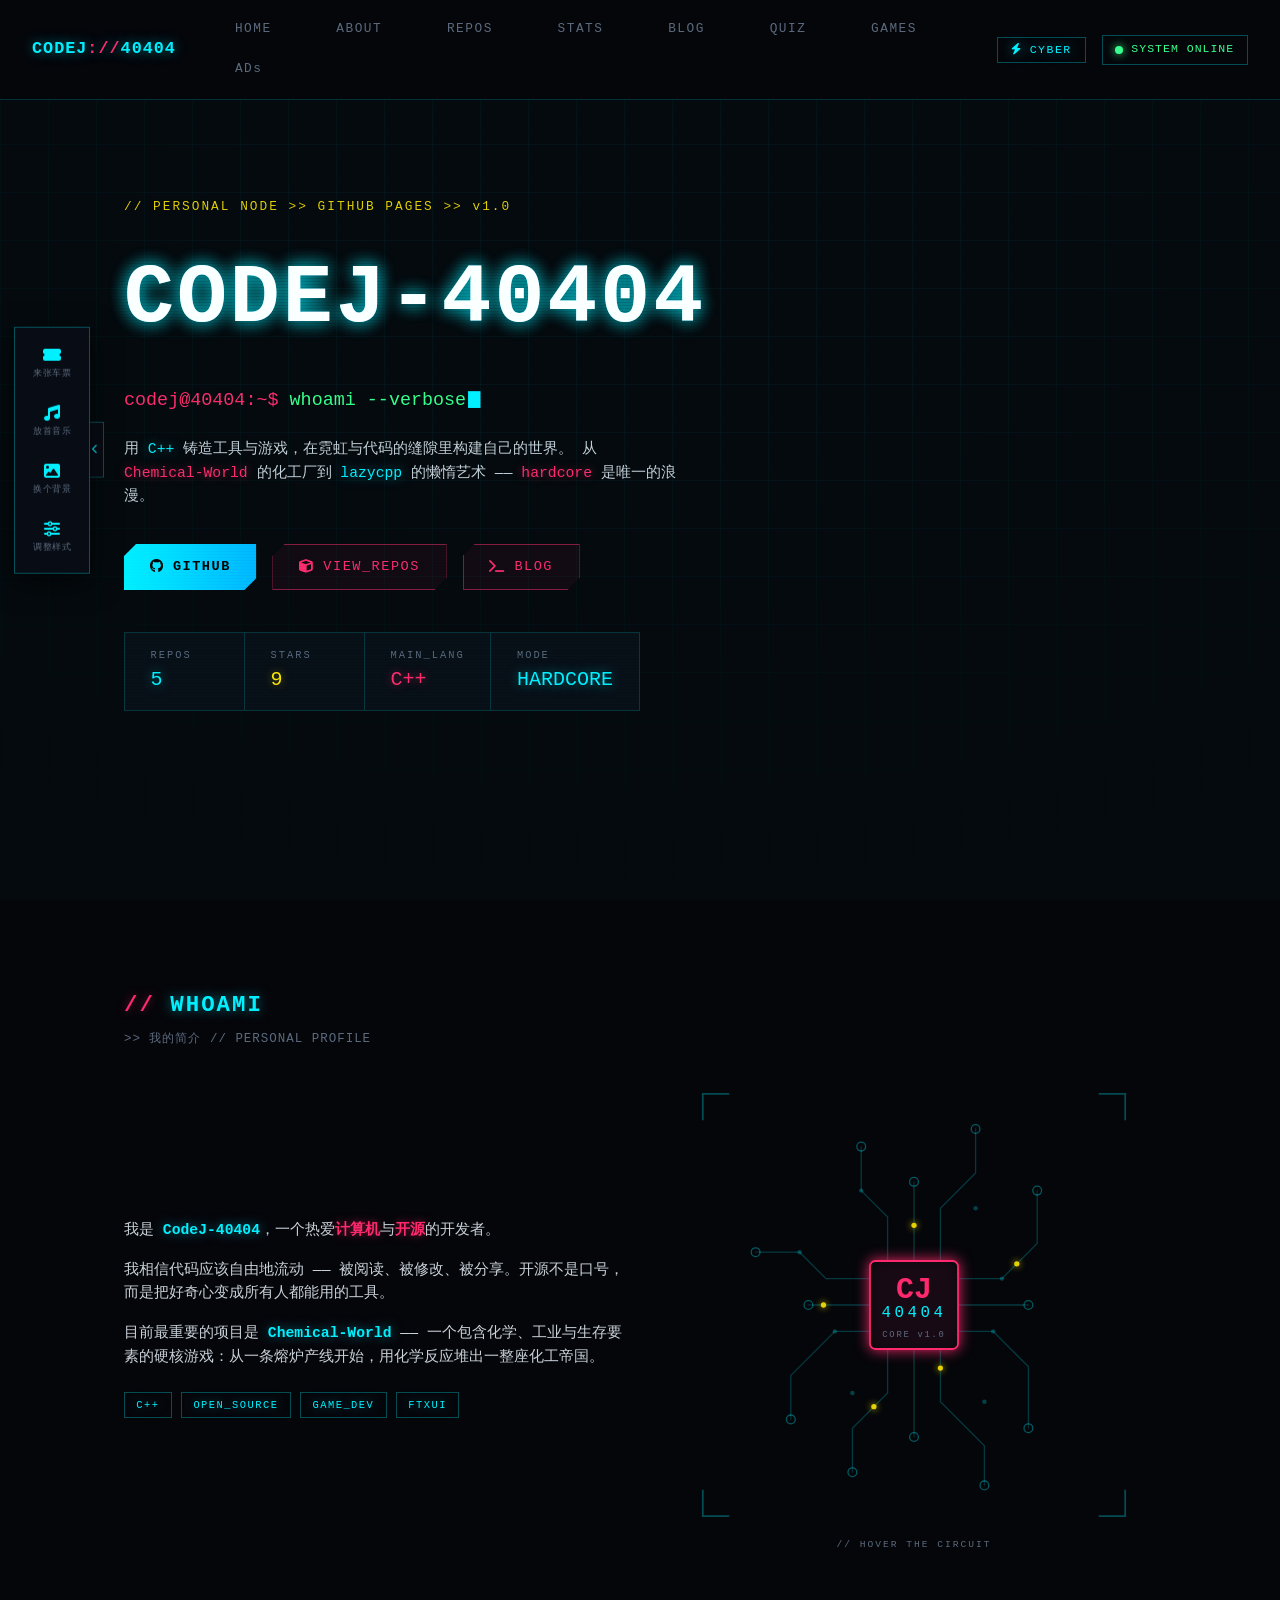
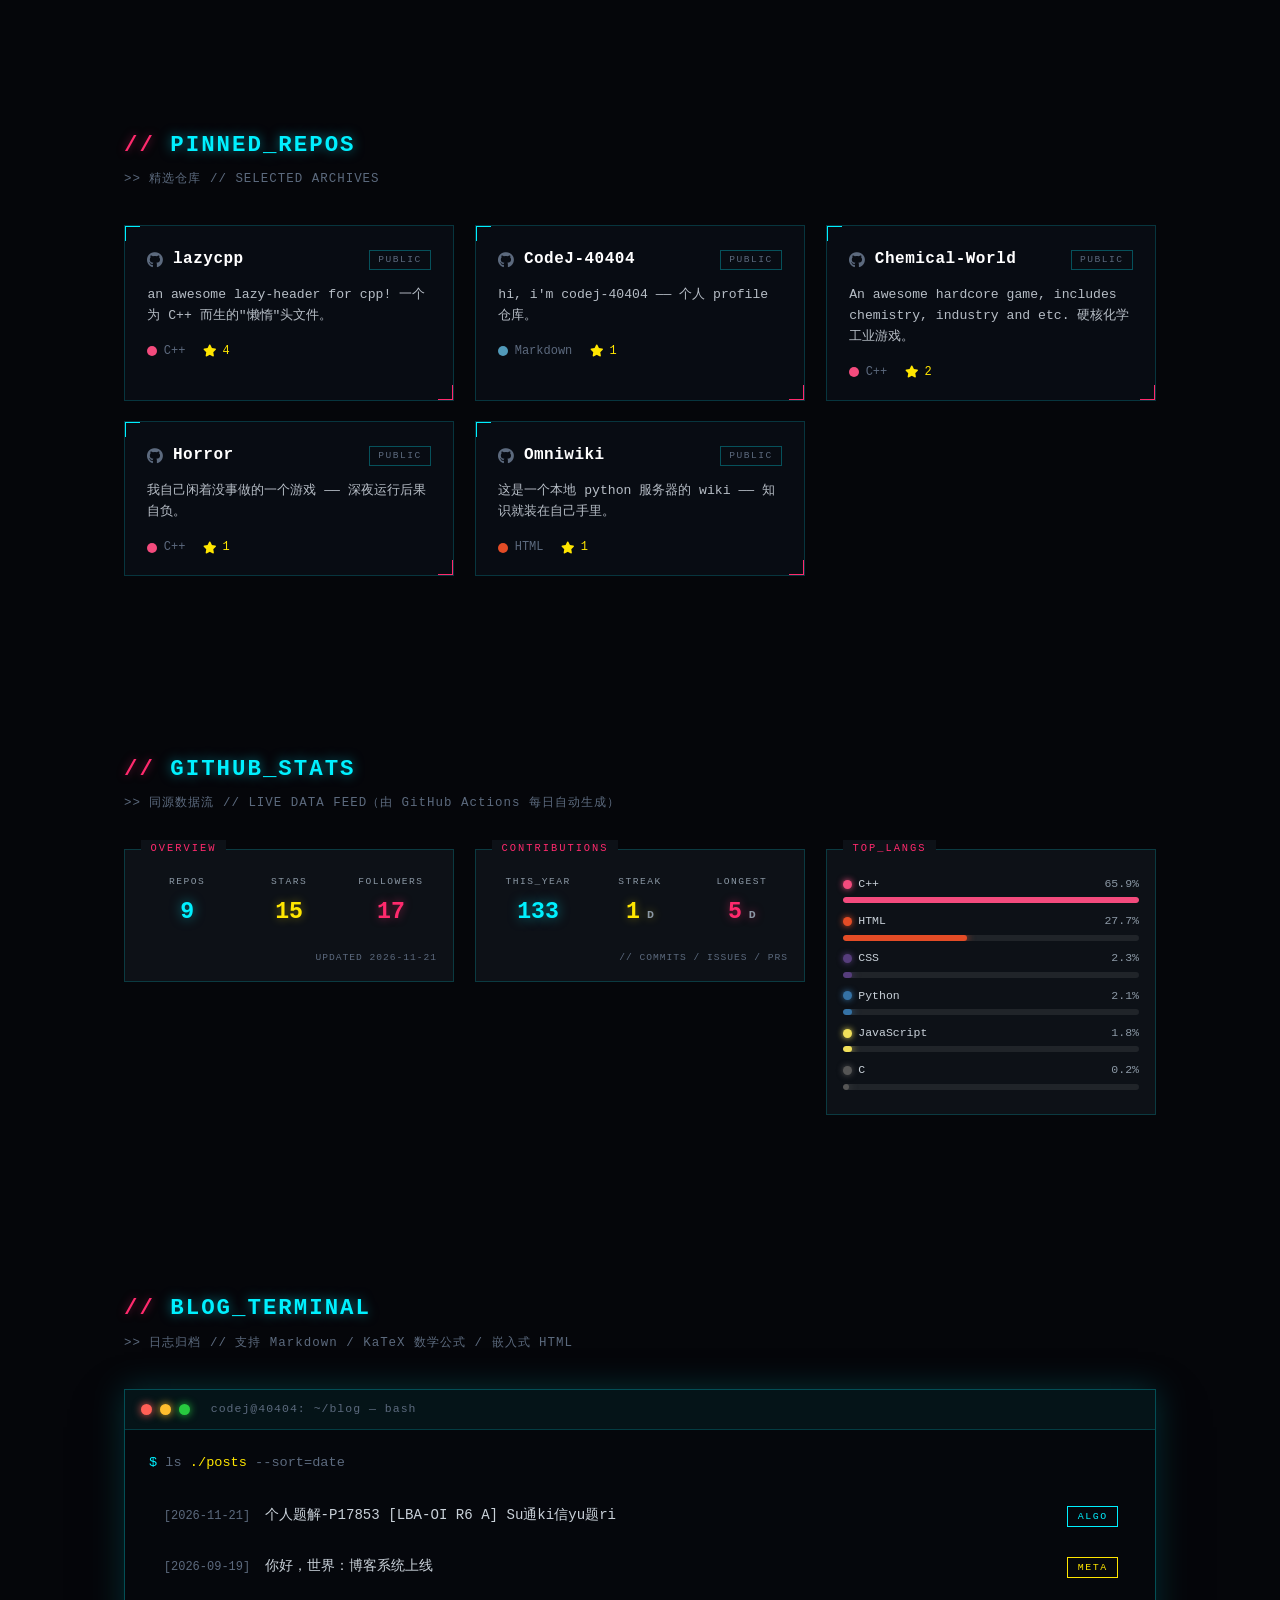
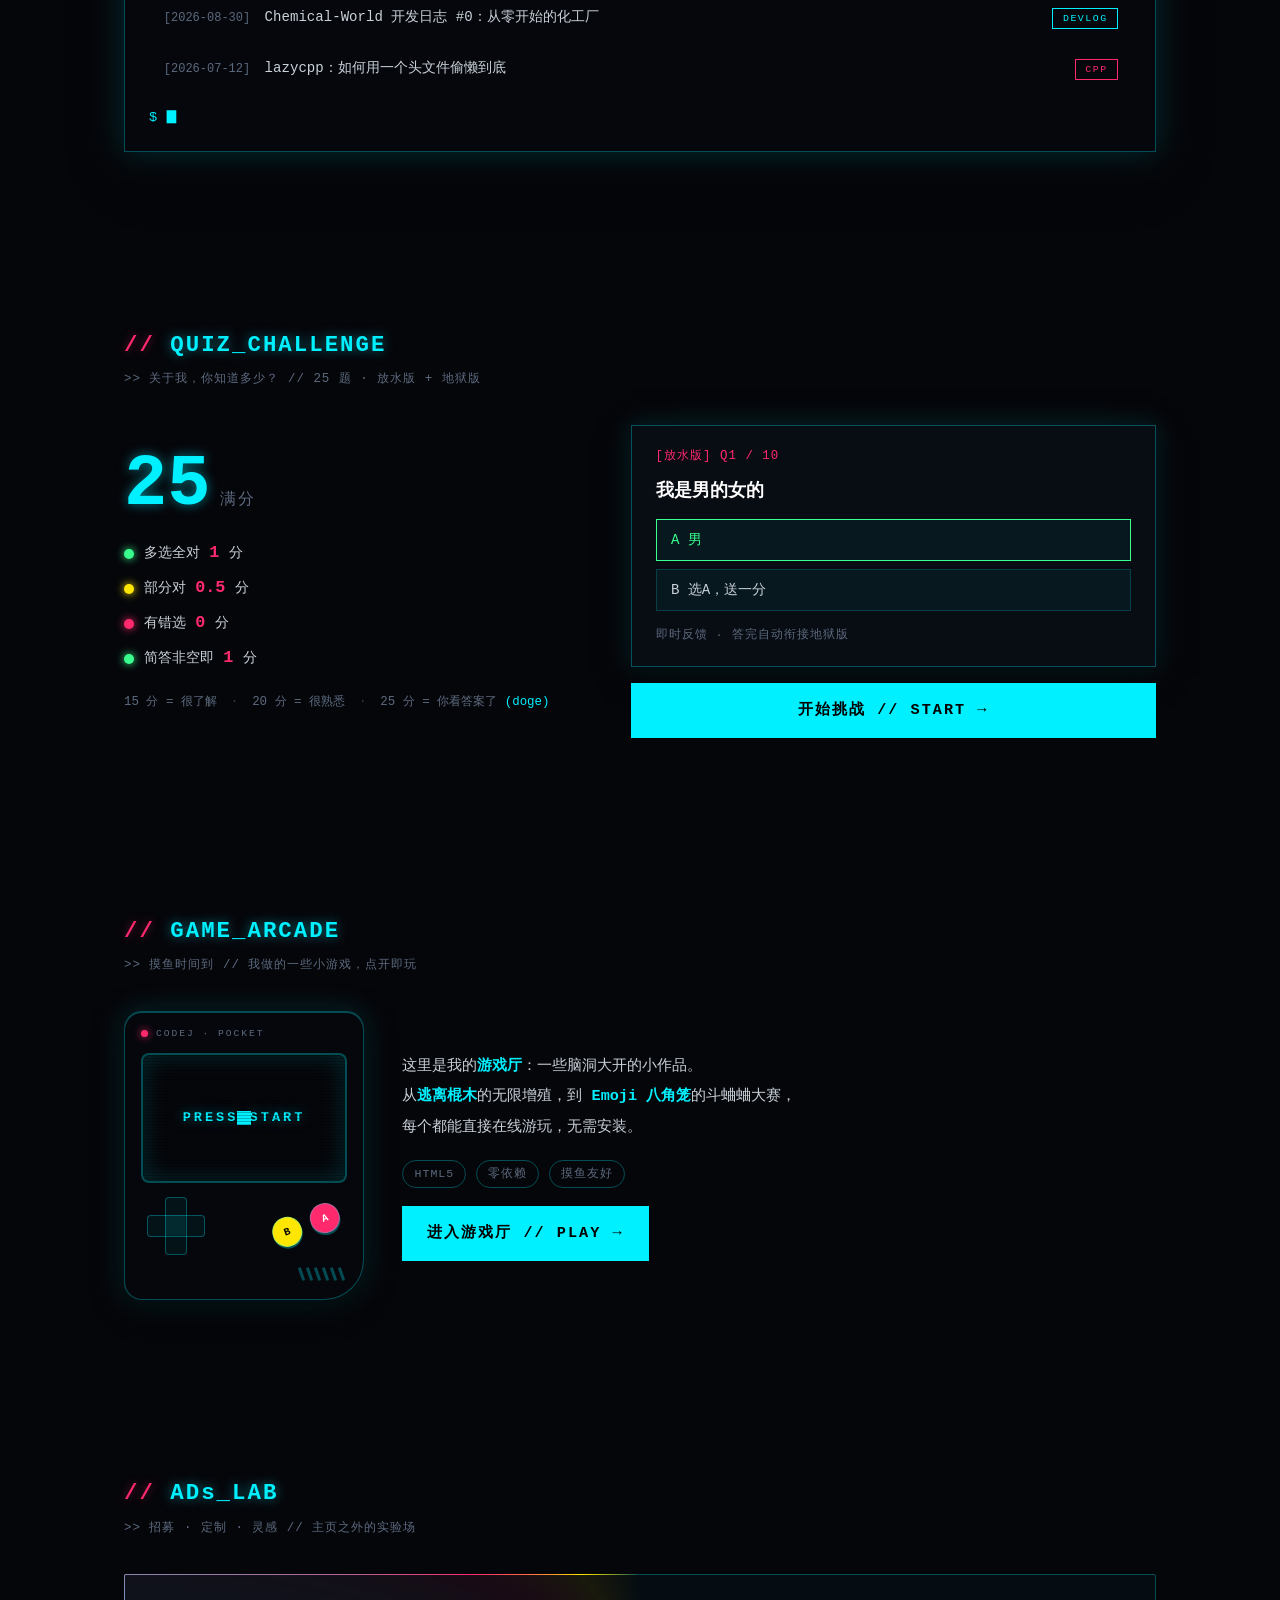
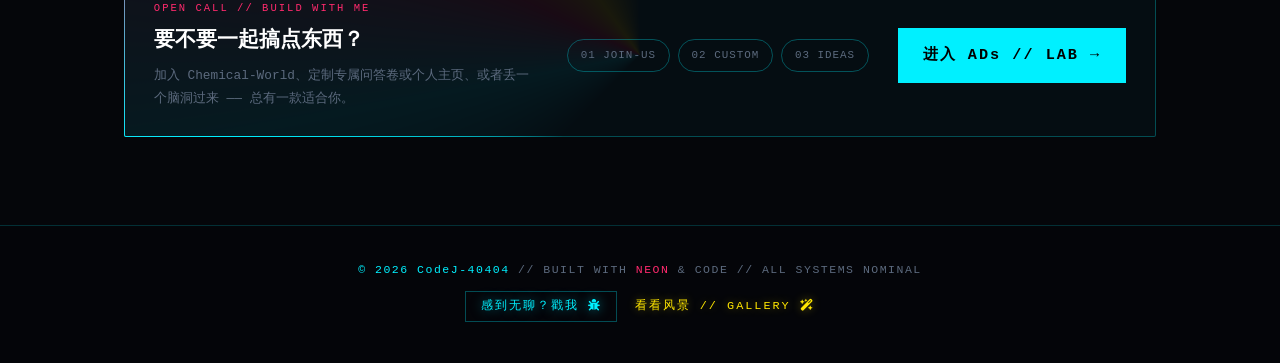
==== commit 960d1323: "feat: 车票支持实时预览与 PNG/JPG 保存，修复 iOS 下载与玻璃背景固定；新增 P17853 题解" ====
--- a/index.html
+++ b/index.html
@@ -11,8 +11,8 @@
   </script>
   <!-- Font Awesome 6 -->
   <link rel="stylesheet" href="https://cdnjs.cloudflare.com/ajax/libs/font-awesome/6.5.2/css/all.min.css">
-  <link rel="stylesheet" href="style.css">
-  <script src="app.js?v=4" defer></script>
+  <link rel="stylesheet" href="style.css?v=5">
+  <script src="app.js?v=5" defer></script>
   <script src="gallery.js" defer></script>
 </head>
 <body>
--- a/style.css
+++ b/style.css
@@ -247,7 +247,19 @@
 html[data-theme="star"] #stars { display: block; }
 
 /* ---------- 液态玻璃主题特效 ---------- */
-html[data-theme="glass"] body {
+/* 背景放在独立的固定层：iOS Safari 不支持 body 的 background-attachment: fixed，
+   直接写在 body 上会随页面滚动、并按整页高度拉伸导致比例崩坏 */
+html[data-theme="glass"] body { background-image: none; }
+html[data-theme="glass"] body::before {
+  content: '';
+  position: fixed;
+  top: 0;
+  right: 0;
+  bottom: 0;
+  left: 0;
+  z-index: -1;
+  pointer-events: none;
+  background-image: var(--bg-image);
   background-size: 140% 140%, 140% 140%, 140% 140%, cover;
   background-repeat: repeat, repeat, repeat, no-repeat;
   background-position: center;
@@ -256,10 +268,6 @@
 @media (max-width: 1024px), (pointer: coarse) {
   html[data-theme="glass"] {
     --glass-photo: url('fengjing2.png');
-  }
-  html[data-theme="glass"] body {
-    background-size: 140% 140%, 140% 140%, 140% 140%, cover;
-    background-position: center;
   }
 }
 html[data-theme="glass"] .nav {
@@ -2055,6 +2063,62 @@
   border-radius: calc(var(--radius) * 0.5);
 }
 .tk-input:focus { outline: 1px solid var(--a1); }
+/* 车票预览 / 格式 / iOS 保存层 */
+.tk-preview-wrap {
+  margin: 2px 0 10px;
+  padding: 6px;
+  background: var(--panel2);
+  border: 1px solid var(--line);
+  border-radius: calc(var(--radius) * 0.5);
+}
+.tk-preview {
+  display: block;
+  width: 100%;
+  height: auto;
+  border-radius: calc(var(--radius) * 0.35);
+}
+.tk-preview-wrap span {
+  display: block;
+  margin-top: 4px;
+  text-align: center;
+  font-size: 0.5rem;
+  letter-spacing: 0.5px;
+  color: var(--dim);
+}
+.tk-format { display: flex; align-items: center; gap: 8px; }
+.tk-format > span { flex: none; font-size: 0.56rem; color: var(--dim); }
+.tk-format .style-select { flex: 1; width: auto; }
+.tk-save {
+  position: fixed;
+  top: 0;
+  right: 0;
+  bottom: 0;
+  left: 0;
+  z-index: 400;
+  display: flex;
+  align-items: center;
+  justify-content: center;
+  padding: 18px;
+  background: rgba(4, 8, 14, 0.9);
+  -webkit-backdrop-filter: blur(10px);
+  backdrop-filter: blur(10px);
+}
+.tk-save[hidden] { display: none; }
+.tk-save-box { width: 100%; max-width: 640px; text-align: center; }
+.tk-save-box img {
+  display: block;
+  width: 100%;
+  height: auto;
+  border-radius: 10px;
+  box-shadow: 0 24px 70px rgba(0, 0, 0, 0.6);
+}
+.tk-save-box p { margin: 12px 0 14px; font-size: 0.72rem; color: #eaf2ff; }
+.tk-save-box .dock-act {
+  display: inline-block;
+  flex: none;
+  width: auto;
+  min-width: 130px;
+}
 .dock-actions { display: flex; gap: 6px; margin-top: 10px; }
 .dock-act {
   flex: 1;
